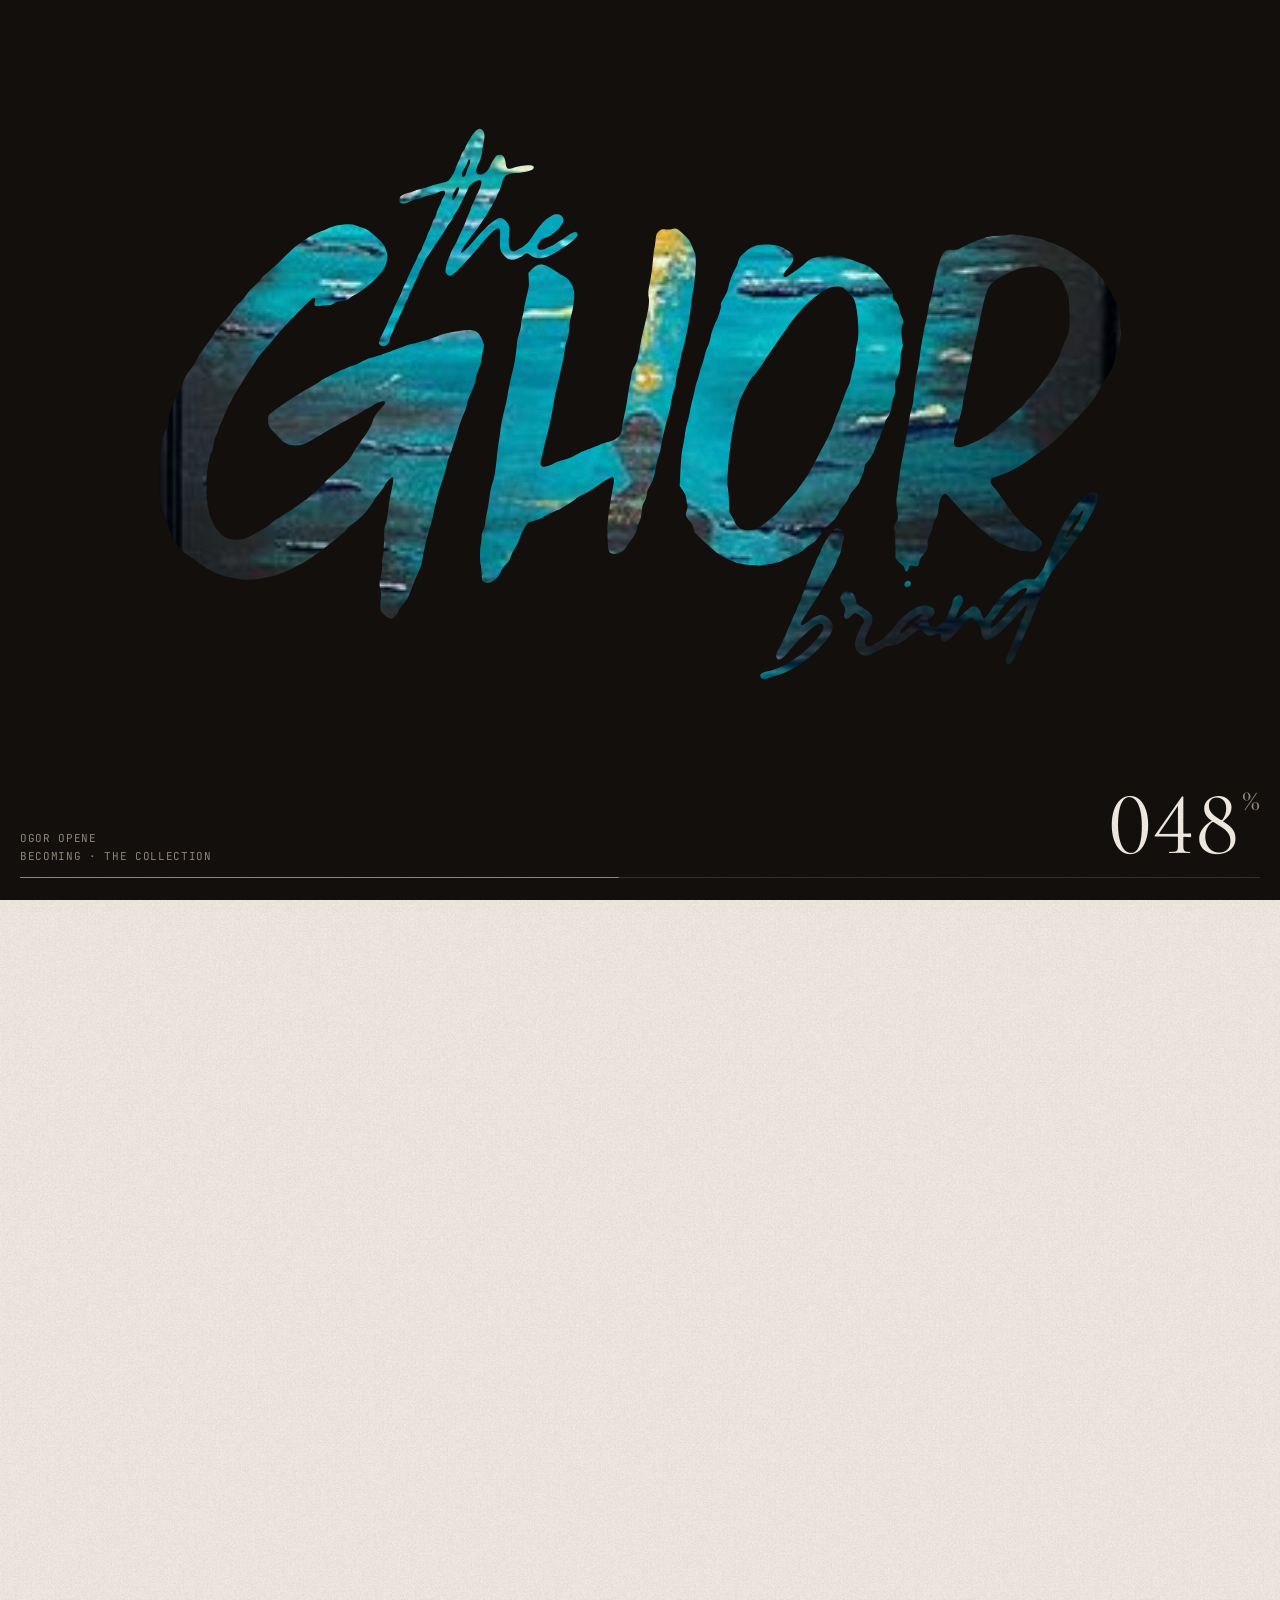
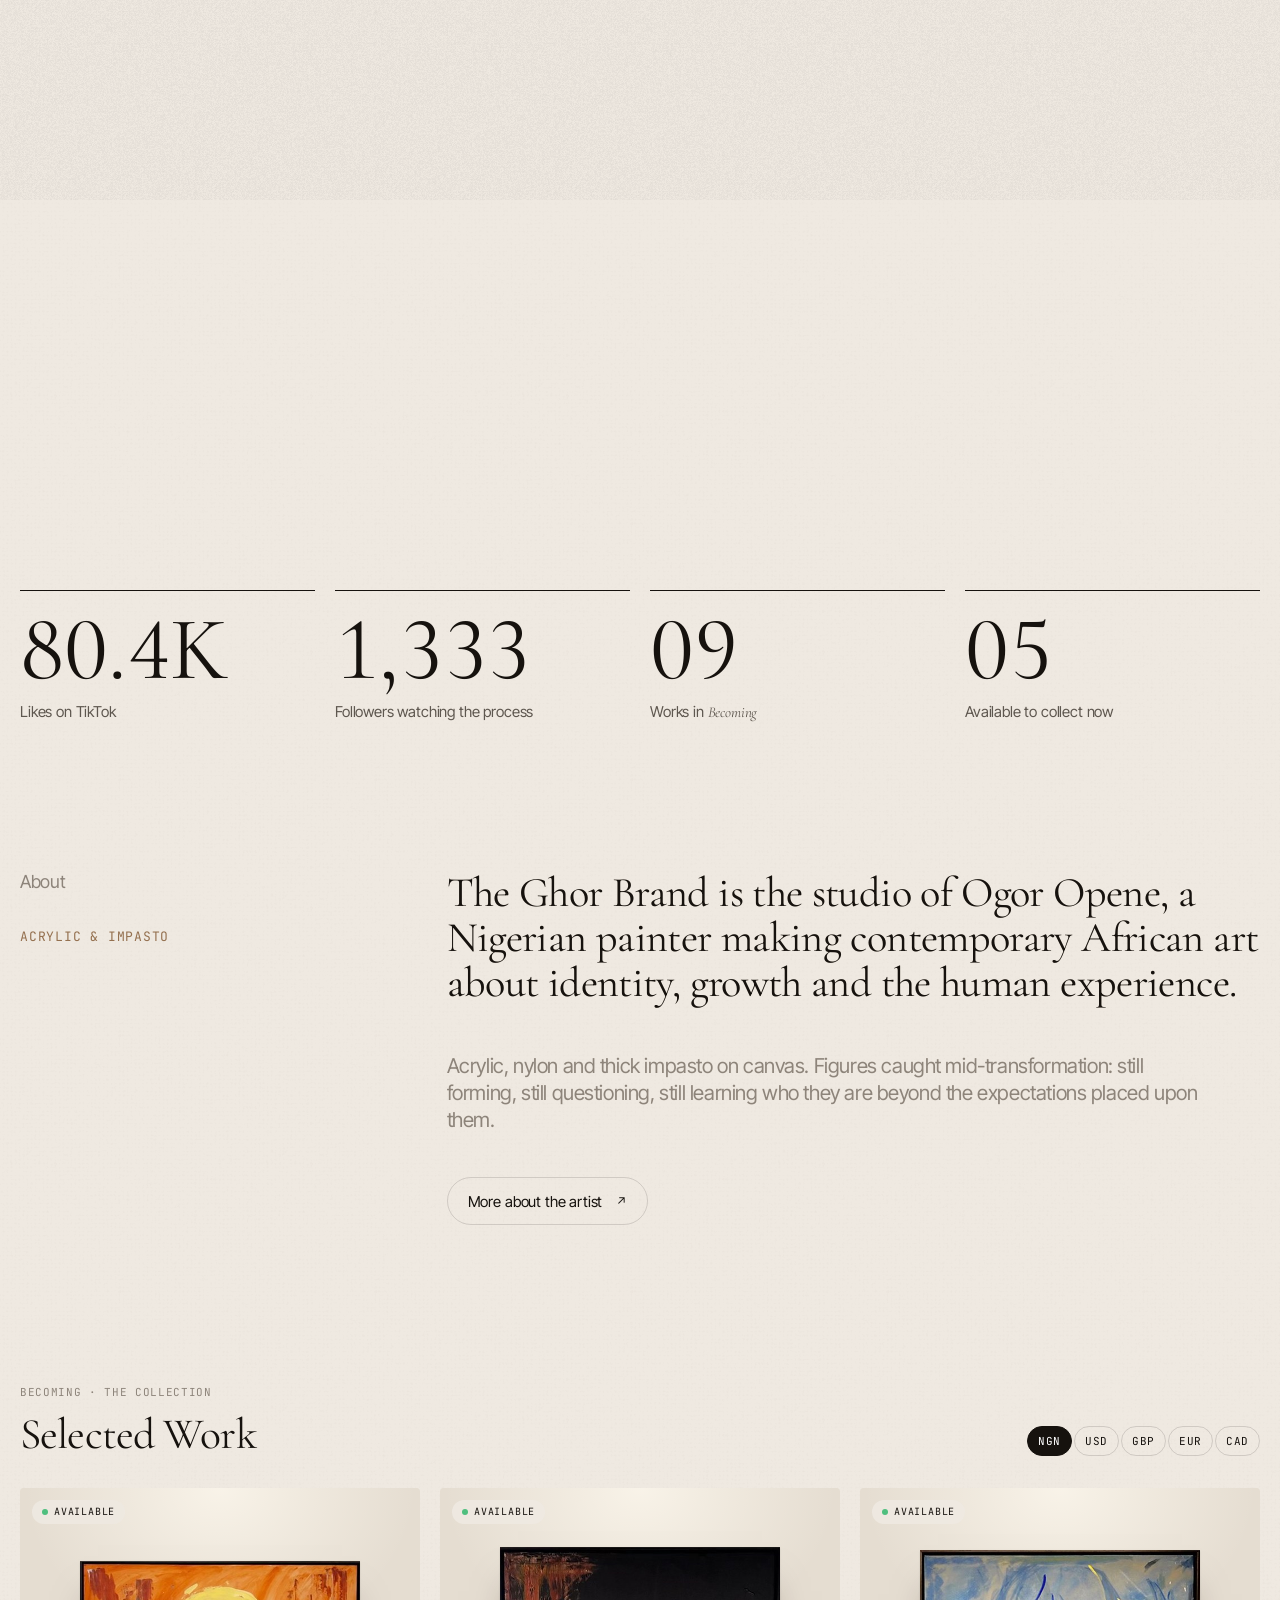
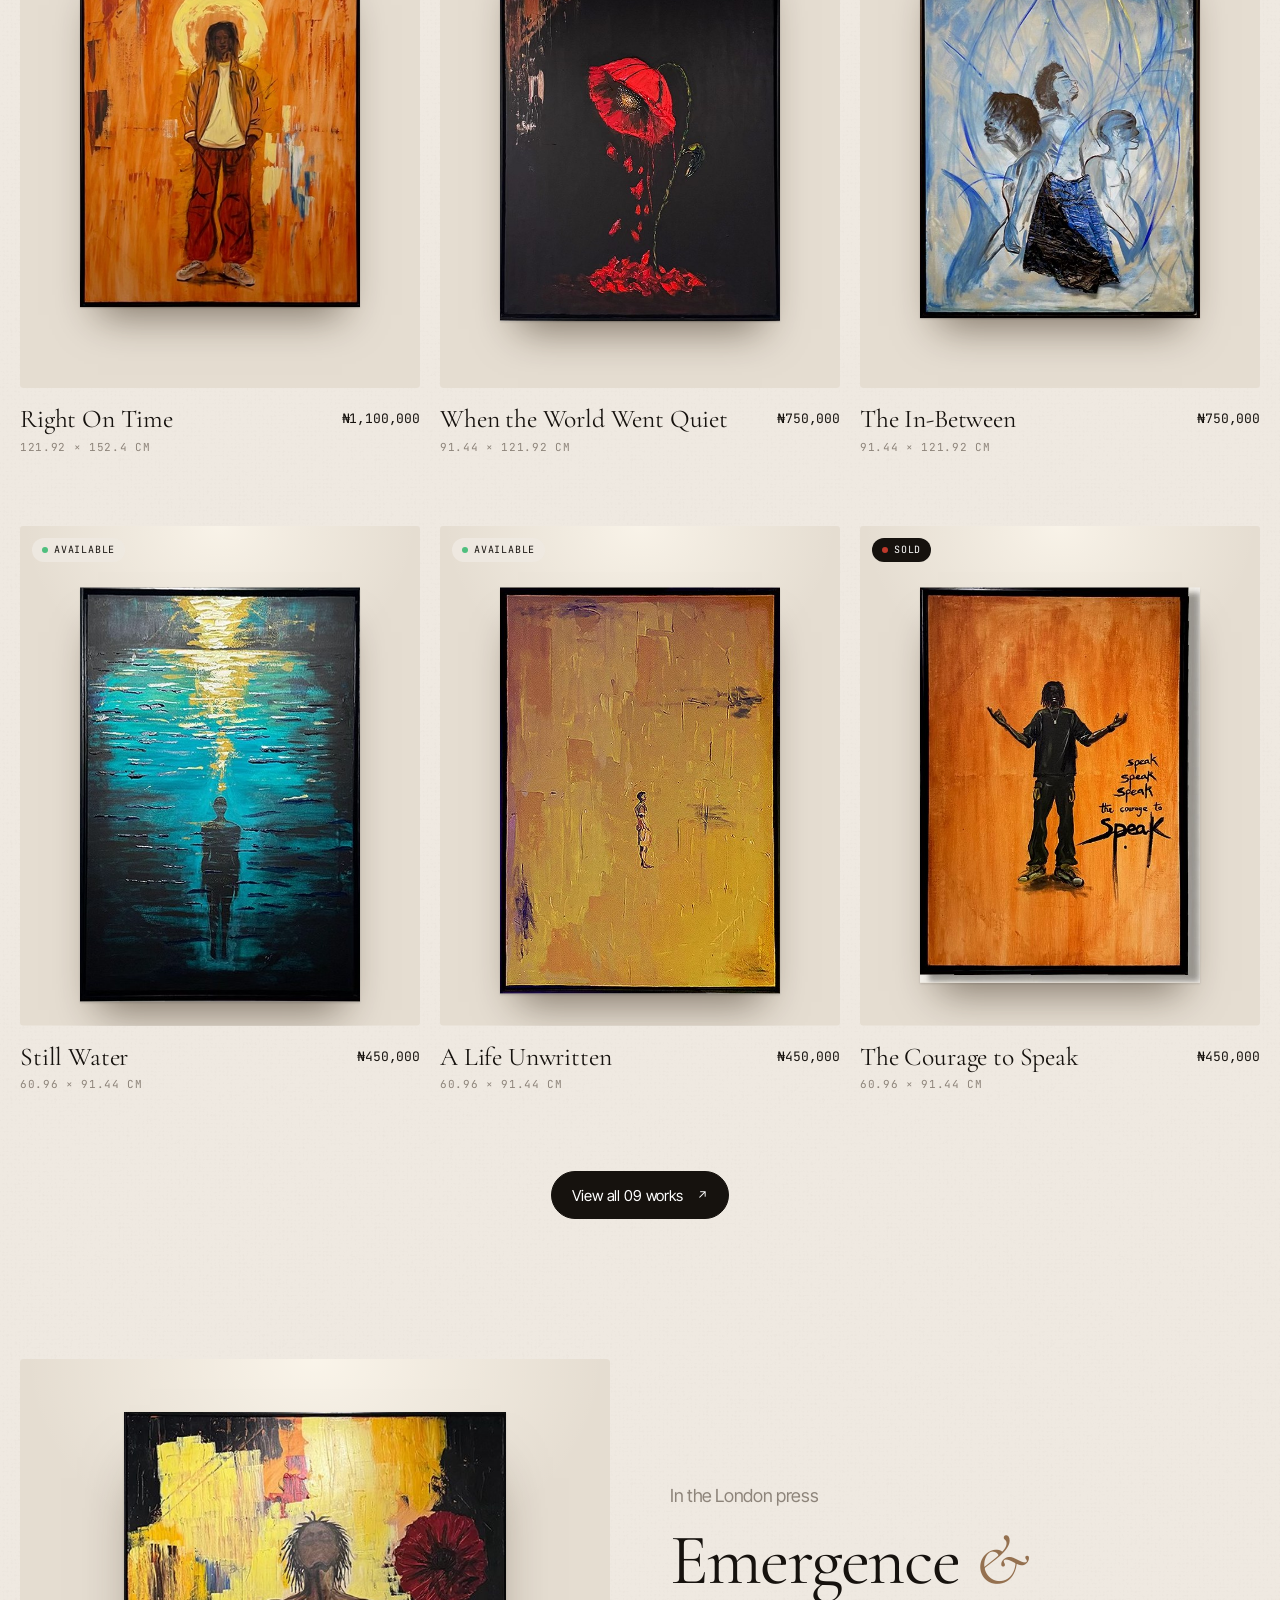
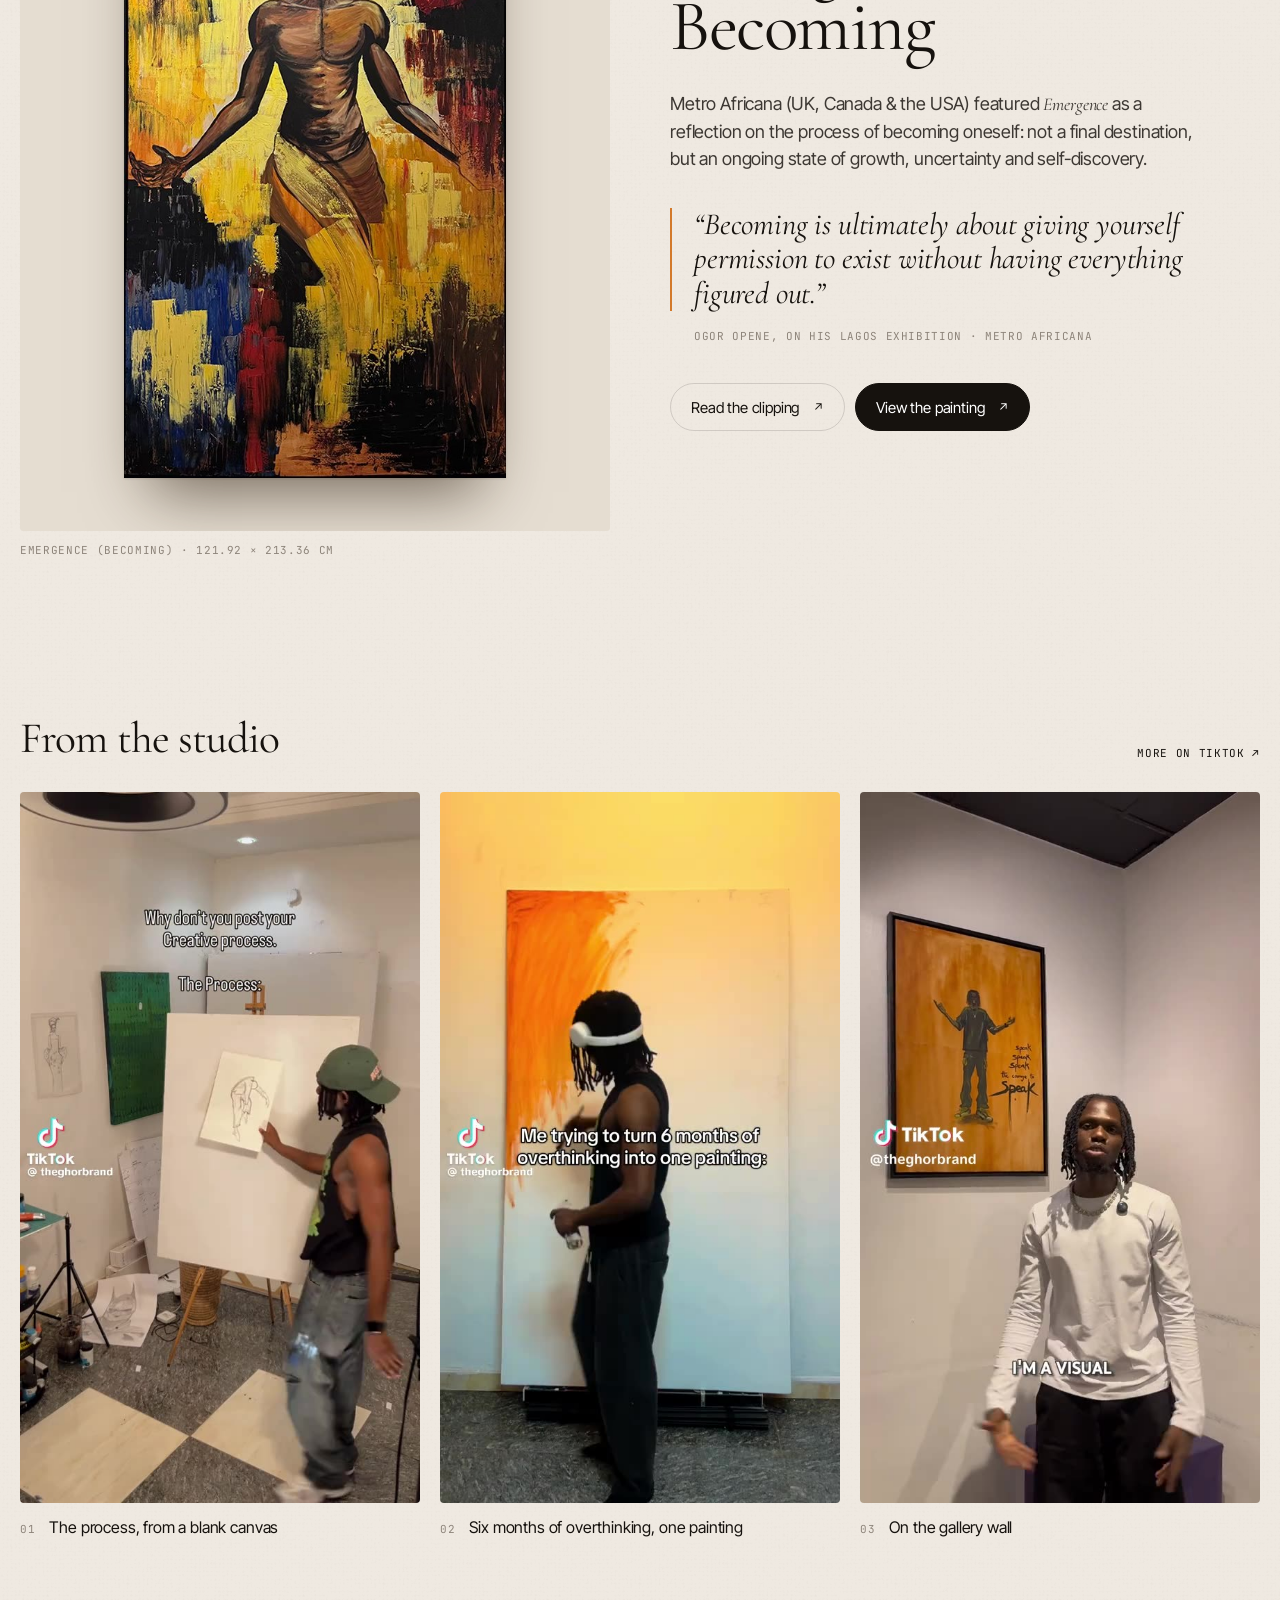
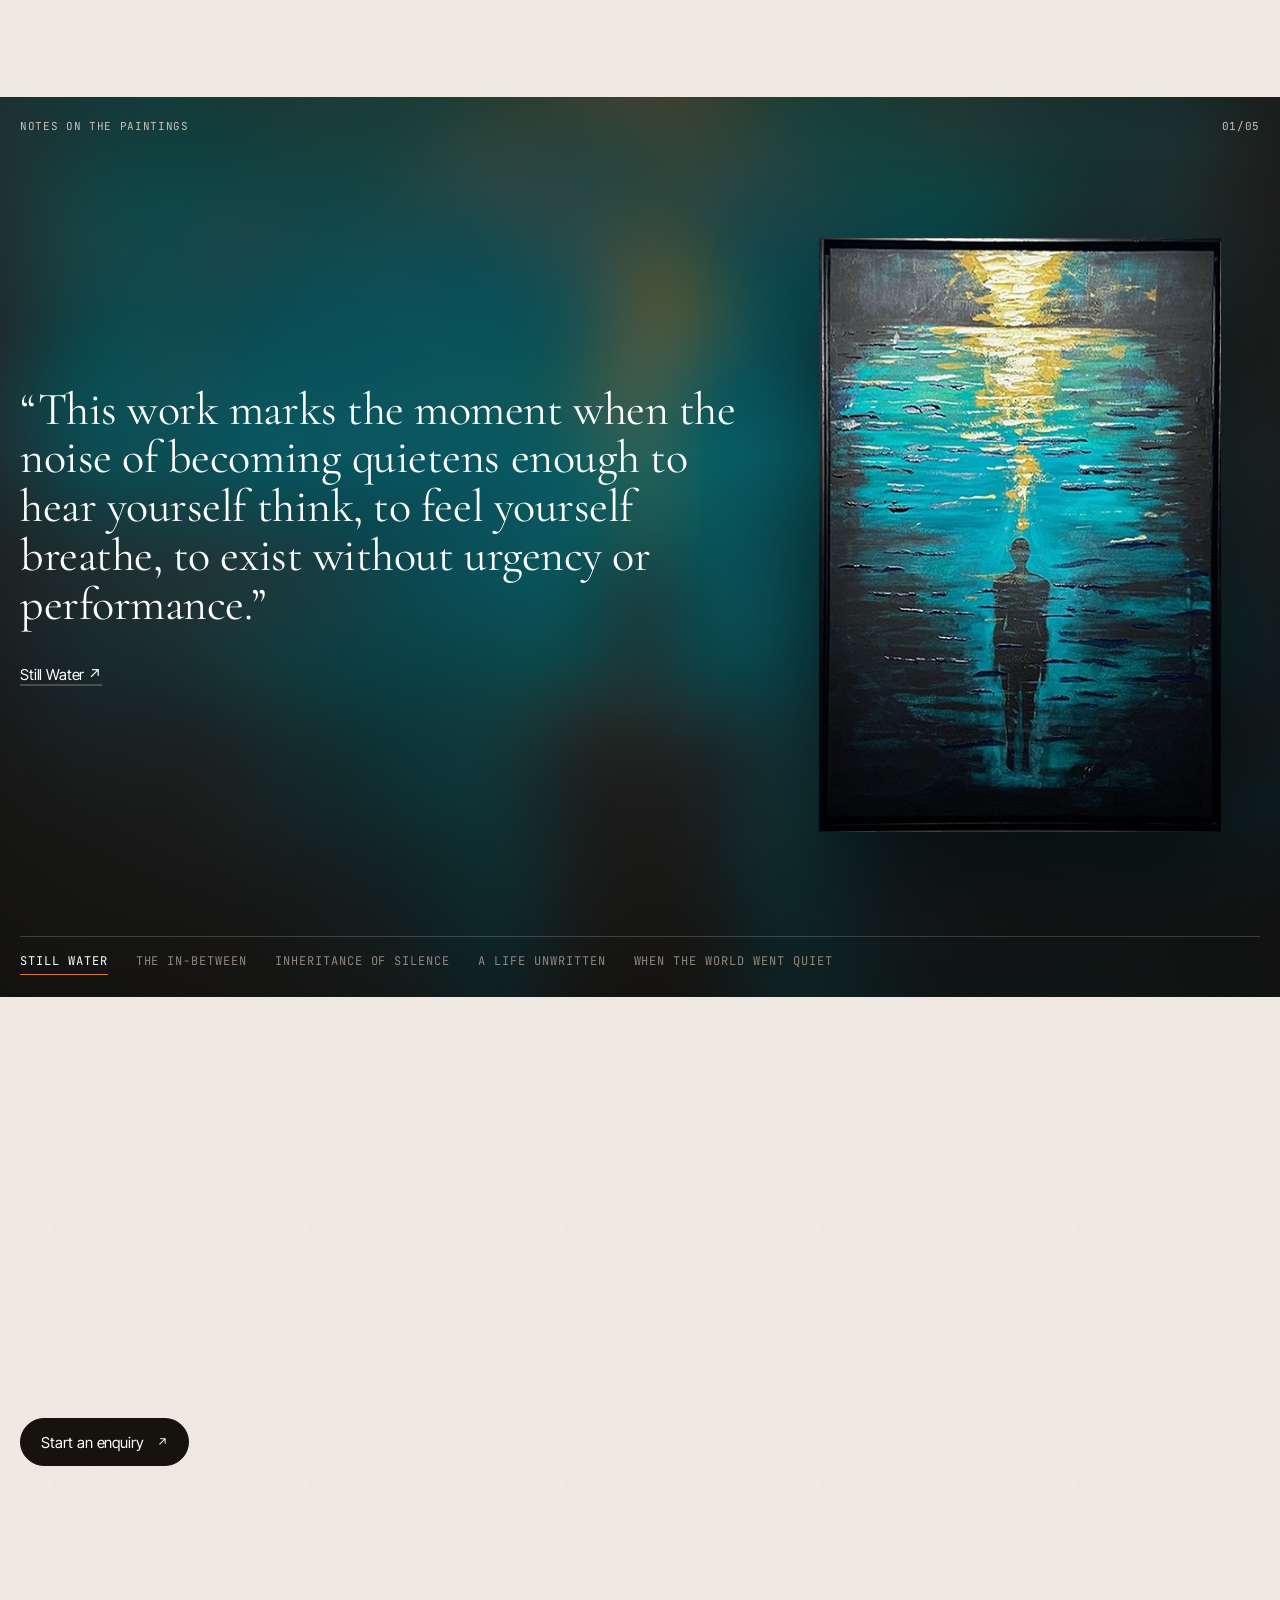
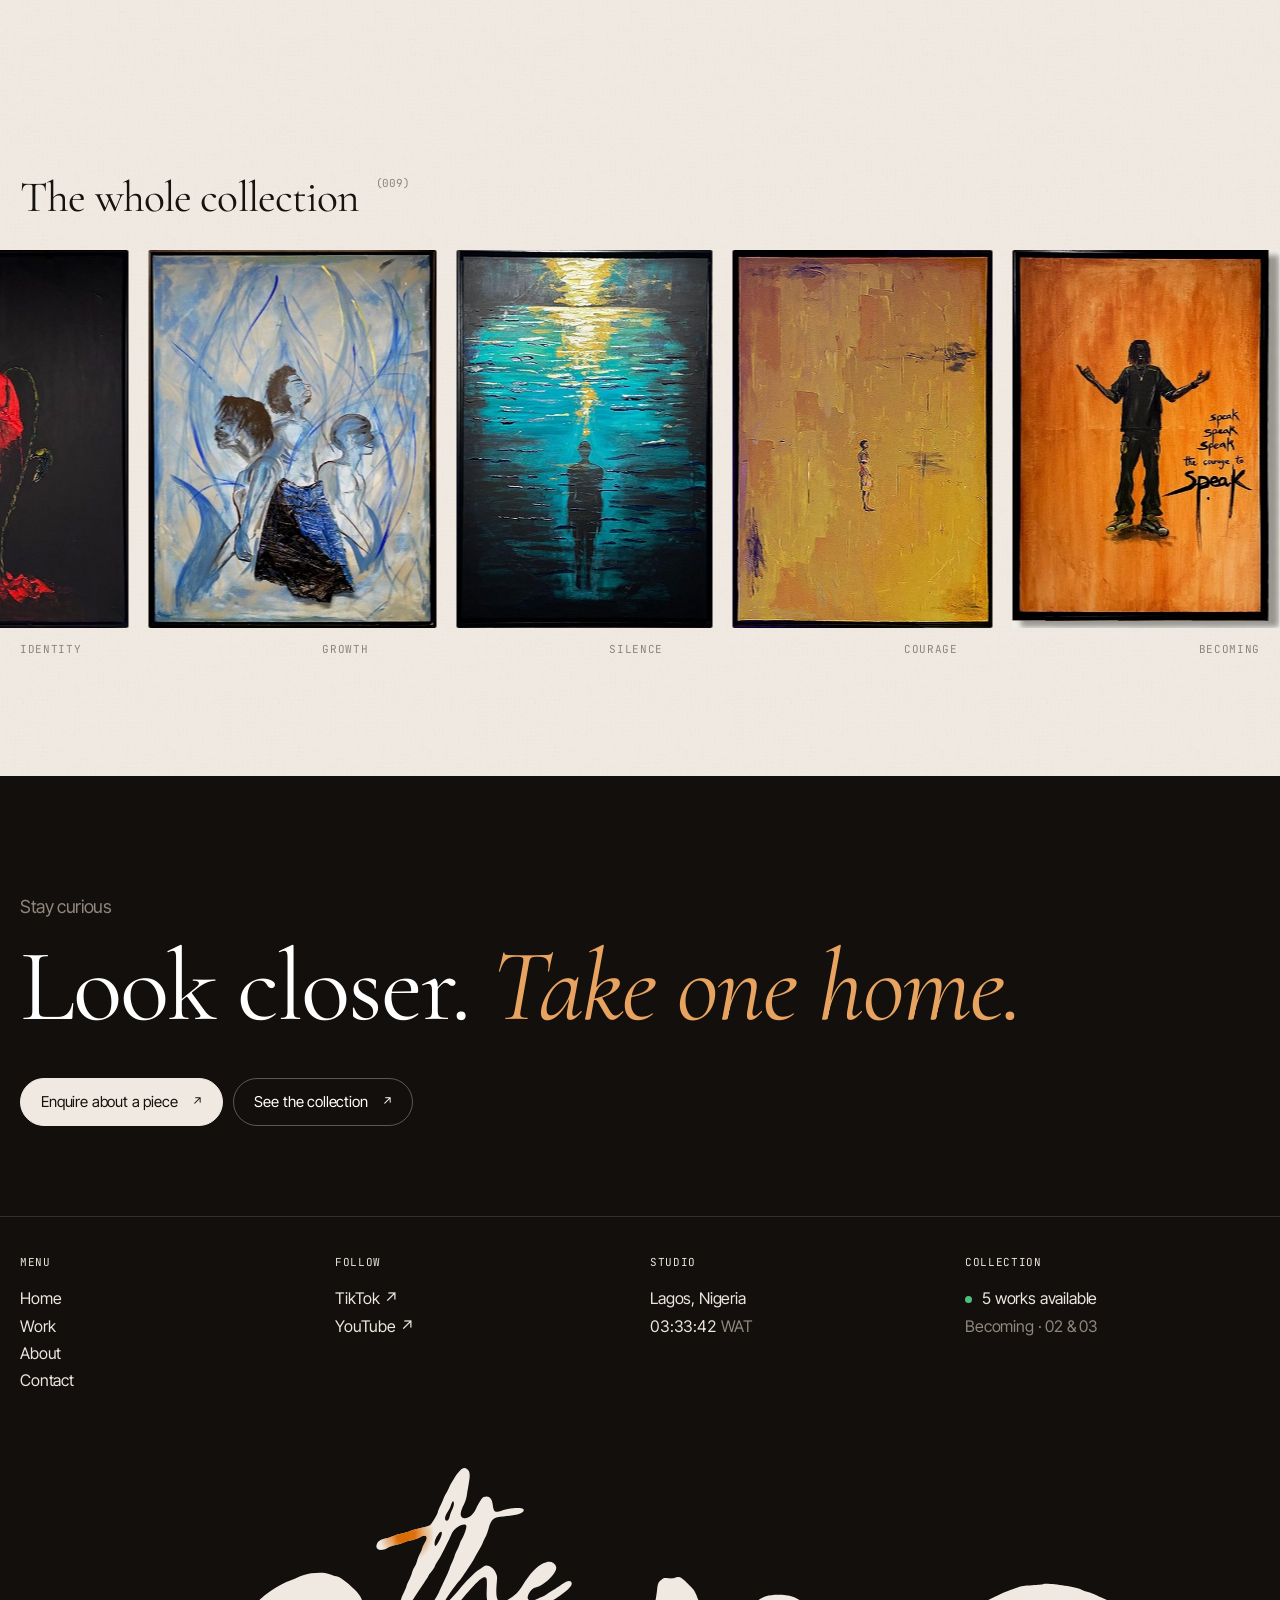
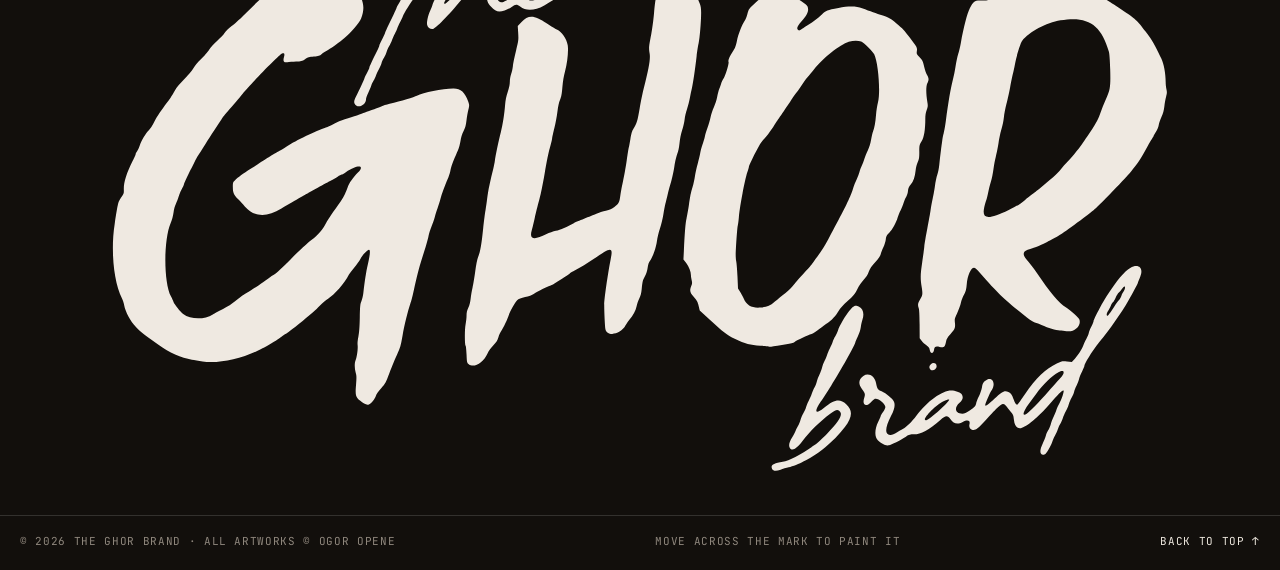
==== index.html @ 9067d816 "Build The Ghor Brand portfolio site Static site for Ogor Opene's Becoming collection: home, work (fi" ====
<!DOCTYPE html>
<html lang="en" class="is-loading">
<head>
  <meta charset="utf-8" />
  <meta name="viewport" content="width=device-width, initial-scale=1" />
  <title>The Ghor Brand | Ogor Opene: Contemporary African Art</title>
  <meta name="description" content="The Ghor Brand is the studio of Ogor Opene: contemporary African art exploring identity, growth and the human experience. Original paintings from the Becoming collection." />
  <meta property="og:title" content="The Ghor Brand | Ogor Opene: Contemporary African Art" />
  <meta property="og:description" content="The Ghor Brand is the studio of Ogor Opene: contemporary African art exploring identity, growth and the human experience. Original paintings from the Becoming collection." />
  <meta property="og:image" content="/assets/works/right-on-time.jpg" />
  <meta name="theme-color" content="#16120e" />
  <link rel="icon" href="assets/brand/favicon.svg" type="image/svg+xml" />
  <script>(function(d,s){if(s.getItem("ghor-pt"))d.classList.add("pt-in");else if(!s.getItem("ghor-seen")&&!matchMedia("(prefers-reduced-motion: reduce)").matches)d.classList.add("preload");})(document.documentElement,sessionStorage);</script>
  <link rel="preconnect" href="https://fonts.googleapis.com" />
  <link rel="preconnect" href="https://fonts.gstatic.com" crossorigin />
  <link href="https://fonts.googleapis.com/css2?family=Cormorant+Garamond:ital,wght@0,400;0,500;1,400;1,500&family=Inter+Tight:wght@300;400;500&family=JetBrains+Mono:wght@400;500&display=swap" rel="stylesheet" />
  <link rel="stylesheet" href="styles.css" />
</head>
<body data-page="home">
  <main>
    <!-- Hero: pinned; the corner tile grows into a full gallery wall as you scroll -->
    <section class="intro" id="top">
      <div class="intro-pin">
        <div class="hero" id="hero">
          <video class="hero-bg" id="hero-bg" autoplay muted loop playsinline preload="auto" poster="assets/media/process-poster.jpg" aria-hidden="true">
            <source src="assets/media/process.mp4" type="video/mp4" />
          </video>
          <div class="hero-shade"></div>
          <div class="hero-film" id="hero-film">
            <video class="hero-video" id="hero-video" autoplay muted loop playsinline preload="auto" poster="assets/media/process-poster.jpg">
              <source src="assets/media/process.mp4" type="video/mp4" />
            </video>
            <span class="hero-film-cap mono">In the studio · Lagos</span>
          </div>
          <div class="hero-content" id="hero-content" data-manual>
            <p class="hero-eyebrow" data-split="wipe">The Ghor Brand · Ogor Opene · Contemporary African art</p>
            <h1 class="hero-title" data-split="wipe">Becoming,<br /><em>one layer</em> at a time.</h1>
            <p class="hero-sub" data-split="wipe">Paintings exploring identity, growth and the human experience. Stay curious. Look closer.</p>
            <div class="hero-btns">
              <a href="work.html" class="btn btn-light"><span class="bnd-hov">View the collection</span><i>↗</i></a>
              <a href="contact.html" class="btn btn-glass"><span class="bnd-hov">Acquire a piece</span><i>↗</i></a>
            </div>
          </div>
          <div class="hero-scroll mono"><i></i>Scroll</div>
        </div>
        <a class="reel" id="reel" href="work.html" aria-label="View the collection">
          <div class="reel-media" id="reel-media"></div>
          <span class="reel-label">Becoming · The Collection ↗</span>
          <span class="reel-title mono" id="reel-title"></span>
          <span class="reel-count mono" id="reel-count">01/09</span>
        </a>
      </div>
    </section>

    <!-- Stats -->
    <section class="stats" aria-label="At a glance">
      <div class="stat fade" data-reveal><div class="stat-n"><span data-count="80.4" data-suffix="K">0</span></div><p class="stat-l">Likes on TikTok</p></div>
      <div class="stat fade" data-reveal><div class="stat-n"><span data-count="1333" data-sep>0</span></div><p class="stat-l">Followers watching the process</p></div>
      <div class="stat fade" data-reveal><div class="stat-n"><span data-count="9" data-pad="2" id="stat-works">00</span></div><p class="stat-l">Works in <em>Becoming</em></p></div>
      <div class="stat fade" data-reveal><div class="stat-n"><span data-count="5" data-pad="2" id="stat-avail">00</span></div><p class="stat-l">Available to collect now</p></div>
    </section>

    <!-- About teaser -->
    <section class="about" id="about">
      <div class="about-side">
        <p class="label" data-split="wipe">About</p>
        <div class="about-cycle mono" id="about-cycle" aria-hidden="true">
          <span class="act">Painter</span><span>Storyteller</span><span>Acrylic &amp; impasto</span><span>Identity</span><span>Growth</span>
        </div>
      </div>
      <div class="about-main">
        <p class="about-lead" data-split="fill">The Ghor Brand is the studio of Ogor Opene, a Nigerian painter making contemporary African art about identity, growth and the human experience.</p>
        <p class="about-sub" data-split="wipe">Acrylic, nylon and thick impasto on canvas. Figures caught mid-transformation: still forming, still questioning, still learning who they are beyond the expectations placed upon them.</p>
        <a href="about.html" class="btn btn-ghost about-more"><span class="bnd-hov">More about the artist</span><i>↗</i></a>
      </div>
    </section>

    <!-- Selected work -->
    <section class="work" id="work">
      <div class="sec-head">
        <div>
          <p class="mono sec-k">Becoming · The Collection</p>
          <h2 class="h2" data-split="wipe">Selected Work</h2>
        </div>
        <div class="sec-tools" id="cur-slot"></div>
      </div>
      <div class="grid" id="grid"></div>
      <div class="grid-cta"><a href="work.html" class="btn"><span class="bnd-hov" id="grid-cta">View all works</span><i>↗</i></a></div>
    </section>

    <!-- Feature / press -->
    <section class="feature" id="press">
      <a class="feature-art" href="piece.html?w=emergence" data-reveal aria-label="Emergence (Becoming)">
        <div class="feature-wall"><img src="assets/works/emergence.jpg" alt="Emergence (Becoming), painting by Ogor Opene" loading="lazy" /></div>
        <span class="mono feature-cap">Emergence (Becoming) · 121.92 × 213.36 cm</span>
      </a>
      <div class="feature-text">
        <p class="label" data-split="wipe">In the London press</p>
        <h2 class="feature-title" data-split="wipe">Emergence <em>&amp;</em> Becoming</h2>
        <p class="feature-body" data-split="wipe">Metro Africana (UK, Canada &amp; the USA) featured <em>Emergence</em> as a reflection on the process of becoming oneself: not a final destination, but an ongoing state of growth, uncertainty and self-discovery.</p>
        <blockquote class="feature-quote" data-split="wipe">“Becoming is ultimately about giving yourself permission to exist without having everything figured out.”</blockquote>
        <p class="mono feature-meta">Ogor Opene, on his Lagos exhibition · Metro Africana</p>
        <div class="feature-btns">
          <a href="assets/media/press-metro.jpg" target="_blank" rel="noopener" class="btn btn-ghost"><span class="bnd-hov">Read the clipping</span><i>↗</i></a>
          <a href="piece.html?w=emergence" class="btn"><span class="bnd-hov">View the painting</span><i>↗</i></a>
        </div>
      </div>
    </section>

    <!-- Studio films -->
    <section class="films" id="films">
      <div class="sec-head">
        <h2 class="h2" data-split="wipe">From the studio</h2>
        <a href="https://www.tiktok.com/@theghorbrand" target="_blank" rel="noopener" class="mono bnd-hov">More on TikTok ↗</a>
      </div>
      <div class="films-row">
        <figure class="film" data-reveal style="--i:0">
          <div class="film-frame"><video muted loop playsinline preload="none" poster="assets/media/blank-canvas-poster.jpg"><source src="assets/media/blank-canvas.mp4" type="video/mp4" /></video></div>
          <figcaption><span class="mono">01</span><span>The process, from a blank canvas</span></figcaption>
        </figure>
        <figure class="film" data-reveal style="--i:1">
          <div class="film-frame"><video muted loop playsinline preload="none" poster="assets/media/process-poster.jpg"><source src="assets/media/process.mp4" type="video/mp4" /></video></div>
          <figcaption><span class="mono">02</span><span>Six months of overthinking, one painting</span></figcaption>
        </figure>
        <figure class="film" data-reveal style="--i:2">
          <div class="film-frame"><video muted loop playsinline preload="none" poster="assets/media/exhibition-poster.jpg"><source src="assets/media/exhibition.mp4" type="video/mp4" /></video></div>
          <figcaption><span class="mono">03</span><span>On the gallery wall</span></figcaption>
        </figure>
      </div>
    </section>

    <!-- Statements: full-bleed dark slider -->
    <section class="testi" id="statements" aria-label="Notes on the paintings">
      <div class="testi-bgs" id="testi-bgs"></div>
      <div class="testi-inner">
        <div class="testi-top mono"><span>Notes on the paintings</span><span id="testi-index">01/04</span></div>
        <div class="testi-stage">
          <div class="testi-quotes" id="testi-quotes" data-manual></div>
          <div class="testi-art" id="testi-art" aria-hidden="true"></div>
        </div>
        <div class="testi-tabs" id="testi-tabs" role="tablist"></div>
      </div>
    </section>

    <!-- Acquire process -->
    <section class="process" id="acquire">
      <div class="process-intro">
        <p class="label" data-split="wipe">Collecting</p>
        <h2 class="h2" style="margin-top:22px" data-split="wipe">A painting that keeps <em>becoming</em> on your wall.</h2>
        <p data-split="wipe">Every available piece is an original. Prices are listed in naira, dollars, pounds, euros and Canadian dollars.</p>
        <a href="contact.html" class="btn"><span class="bnd-hov">Start an enquiry</span><i>↗</i></a>
      </div>
      <div class="steps">
        <div class="step fade" data-reveal><div class="step-n">01</div><h3>Choose a piece</h3><p>Browse the collection and pick the work that speaks to you, or ask about a commission.</p></div>
        <div class="step fade" data-reveal><div class="step-n">02</div><h3>Send an enquiry</h3><p>Tell us the piece, where you are and any questions about size, framing or delivery.</p></div>
        <div class="step fade" data-reveal><div class="step-n">03</div><h3>Reserve it</h3><p>Confirm the price in your currency and the work is held for you.</p></div>
        <div class="step fade" data-reveal><div class="step-n">04</div><h3>Yours to keep</h3><p>The painting is prepared for collection in Lagos or delivery arranged with you.</p></div>
      </div>
    </section>

    <!-- More work marquee -->
    <section class="more" id="more">
      <div class="sec-head">
        <h2 class="h2" data-split="wipe">The whole collection</h2>
        <span class="count">(<span id="more-count">009</span>)</span>
      </div>
      <div class="marquee"><div class="marquee-track" id="marquee-track"></div></div>
      <div class="marquee-names mono"><span>Identity</span><span>Growth</span><span>Silence</span><span>Courage</span><span>Becoming</span></div>
    </section>
  </main>

  <div id="app-footer"></div>

  <script src="assets/vendor/lenis.min.js"></script>
  <script src="assets/js/data.js"></script>
  <script src="assets/js/core.js"></script>
  <script src="assets/js/home.js"></script>
</body>
</html>
---- styles.css ----
/* =========================================================
   The Ghor Brand: styles (all pages)
   Gallery paper, bronze and ochre, a classical serif for titles.
   Signature easing: cubic-bezier(.771,.029,.189,1.007)
   ========================================================= */
:root {
  --ink: #16120e;
  --dark: #120f0c;
  --grey: #5e574f;
  --muted: #8d847a;
  --soft: #cfc5b8;
  --line: rgba(22, 18, 14, .14);
  --tag: rgba(22, 18, 14, .07);
  --paper: #efe9e1;
  --wall: #e5ddd1;
  --bronze: #94704f;
  --ochre: #d3792a;
  --live: #4fbf7e;
  --pad: 20px;
  --headH: 64px;
  --ease: cubic-bezier(.771, .029, .189, 1.007);
  --expo: cubic-bezier(.19, 1, .22, 1);
  --sans: "Inter Tight", "Helvetica Neue", Helvetica, Arial, sans-serif;
  --serif: "Cormorant Garamond", "Cormorant", Georgia, "Times New Roman", serif;
  --mono: "JetBrains Mono", ui-monospace, Menlo, monospace;
  --logo: url("assets/brand/ghor-logo.svg");
  --logoR: 1595 / 917;
}

@property --hovp { syntax: "<number>"; inherits: false; initial-value: 0; }
@property --fill { syntax: "<number>"; inherits: false; initial-value: 0; }

* { box-sizing: border-box; margin: 0; padding: 0; }
html { -webkit-text-size-adjust: 100%; scrollbar-width: none; }
html::-webkit-scrollbar { display: none; }
html.lenis, html.lenis body { height: auto; }
.lenis.lenis-smooth { scroll-behavior: auto !important; }
.lenis.lenis-stopped { overflow: hidden; }
body {
  font-family: var(--sans); color: var(--ink);
  background: var(--paper) url("assets/texture/canvas.png") repeat;
  background-size: 256px 256px;
  background-blend-mode: normal;
  letter-spacing: -0.01em;
  -webkit-font-smoothing: antialiased; -moz-osx-font-smoothing: grayscale;
}
img, video { display: block; max-width: 100%; }
[hidden] { display: none !important; }
a { color: inherit; text-decoration: none; }
button, input, select, textarea { font: inherit; color: inherit; }
button { background: none; border: 0; cursor: pointer; }
em { font-family: var(--serif); font-style: italic; }
.mono { font-family: var(--mono); font-size: 11px; letter-spacing: .06em; text-transform: uppercase; }
.label { color: var(--muted); font-size: 18px; letter-spacing: -0.02em; }
.h2 { font-family: var(--serif); font-size: clamp(34px, 3.4vw, 56px); font-weight: 400; letter-spacing: -0.02em; line-height: .98; }
.h2 em, .page-title em, .ab-title em, .ct-title em, .f-title em, .hero-title em, .piece-title em, .feature-title em { color: var(--bronze); }
.eyebrow { font-family: var(--mono); font-size: 11px; letter-spacing: .08em; text-transform: uppercase; color: var(--muted); }

/* ---------- The Ghor mark (SVG used as a mask so it takes currentColor) ---------- */
.logo {
  display: inline-block; aspect-ratio: var(--logoR); height: 40px; background: currentColor;
  -webkit-mask: var(--logo) center / contain no-repeat; mask: var(--logo) center / contain no-repeat;
}

/* ---------- Film grain ---------- */
.grain {
  position: fixed; inset: -100%; z-index: 200; pointer-events: none; opacity: .045; mix-blend-mode: multiply;
  background: url("assets/texture/grain.png") repeat; background-size: 180px;
  animation: grain .9s steps(6) infinite;
}
@keyframes grain {
  0% { transform: translate(0, 0); } 17% { transform: translate(-3%, 2%); } 33% { transform: translate(2%, -4%); }
  50% { transform: translate(-4%, -1%); } 67% { transform: translate(3%, 3%); } 83% { transform: translate(-1%, 4%); } 100% { transform: translate(0, 0); }
}

/* ---------- Buttons ---------- */
.btn {
  display: inline-flex; align-items: center; gap: 14px; height: 48px; padding: 0 20px;
  font-size: 15px; border-radius: 999px; white-space: nowrap;
  background: var(--ink); color: #fff; border: 1px solid var(--ink);
  transition: background-color .3s var(--ease), color .3s var(--ease), border-color .3s var(--ease);
}
.btn i { font-style: normal; font-size: 12px; transition: transform .5s var(--expo); }
.btn:hover i { transform: translate(3px, -3px); }
.btn:hover { background: var(--bronze); border-color: var(--bronze); }
.btn-ghost { background: transparent; color: var(--ink); border-color: var(--line); }
.btn-ghost:hover { background: var(--ink); border-color: var(--ink); color: #fff; }
.btn-light { background: var(--paper); color: var(--ink); border-color: var(--paper); }
.btn-light:hover { background: var(--ochre); border-color: var(--ochre); color: #fff; }
.btn-ghost-light { background: transparent; color: #fff; border-color: rgba(255,255,255,.3); }
.btn-ghost-light:hover { background: #fff; border-color: #fff; color: var(--ink); }
.btn-glass { background: rgba(255,255,255,.12); color: #fff; backdrop-filter: blur(10px); -webkit-backdrop-filter: blur(10px); border-color: rgba(255,255,255,.25); }
.btn-glass:hover { background: #fff; border-color: #fff; color: var(--ink); }

/* ---------- Line wipe ---------- */
.w { white-space: nowrap; }
.ln { display: block; position: relative; }
.ln-i {
  display: block;
  clip-path: inset(-0.2em -0.1em 105% -0.1em);
  transform: translateY(.18em);
  transition: clip-path 1.1s var(--ease), transform 1.1s var(--ease);
  transition-delay: calc(var(--i, 0) * 90ms + var(--d, 0ms));
}
.in .ln-i, .in.ln-i { clip-path: inset(-0.2em -0.1em -0.3em -0.1em); transform: none; }
[data-split="fill"] .ln { color: var(--soft); }
[data-split="fill"] .ln-f { position: absolute; inset: 0; color: var(--ink); pointer-events: none; clip-path: inset(-0.2em calc(100% - 100% * var(--fill)) -0.3em 0); }

/* ---------- Band hover ---------- */
.bnd-hov { display: inline-block; --b: .15; }
.bnd-hov.hov {
  --bB: calc(100% * var(--b)); --bS: calc(100% + 2 * var(--bB));
  clip-path: polygon(
    -10% calc(0% - var(--bB)), 110% calc(0% - var(--bB)),
    110% calc(var(--bS) * (var(--hovp) - 1.1) - var(--bB)), -10% calc(var(--bS) * (var(--hovp) - 1.1) - var(--bB)),
    -10% calc(var(--bS) * var(--hovp) - var(--bB)), 110% calc(var(--bS) * var(--hovp) - var(--bB)),
    110% calc(100% + var(--bB)), -10% calc(100% + var(--bB)));
  animation: bnd .8s var(--ease) forwards;
}
@keyframes bnd { from { --hovp: 0; } to { --hovp: 2.1; } }

[data-reveal].fade { opacity: 0; transform: translateY(24px); transition: opacity 1s var(--ease), transform 1s var(--ease); transition-delay: calc(var(--i, 0) * 90ms); }
[data-reveal].fade.in { opacity: 1; transform: none; }

/* ---------- Page transition ---------- */
.pt {
  position: fixed; inset: 0; z-index: 150; background: var(--dark); color: var(--paper); pointer-events: none;
  display: grid; place-items: center;
  clip-path: inset(100% 0 0 0);
}
.pt-logo { height: 64px; opacity: 0; transition: opacity .3s; }
.pt.cover { clip-path: inset(0 0 0 0); transition: clip-path .7s var(--ease); pointer-events: auto; }
.pt.cover .pt-logo { opacity: 1; transition-delay: .35s; }
html.pt-in .pt { clip-path: inset(0 0 0 0); }
html.pt-in .pt .pt-logo { opacity: 1; }
.pt.open { clip-path: inset(0 0 100% 0); transition: clip-path .9s var(--ease) .1s; }

/* ---------- Nav ---------- */
.nav {
  position: fixed; inset: 0 0 auto 0; z-index: 60; height: var(--headH);
  display: flex; justify-content: space-between; align-items: center;
  padding: 0 var(--pad); color: #fff; mix-blend-mode: difference;
  transition: transform .8s var(--ease), opacity .8s var(--ease);
}
.is-loading .nav { opacity: 0; transform: translateY(-10px); }
html.nav-hide .nav { transform: translateY(calc(-1 * var(--headH))); transition: transform .45s var(--ease); }
.nav-logo { display: block; line-height: 0; transition: transform .6s var(--expo); }
.nav-logo:hover { transform: rotate(-3deg) scale(1.04); }
.nav-logo .logo { height: 42px; }
.nav-toggle { display: inline-flex; align-items: center; gap: 12px; height: 40px; padding: 0 2px; font-size: 15px; color: inherit; }
.nav-toggle-t { display: inline-block; min-width: 44px; text-align: left; }
.burger { position: relative; width: 24px; height: 12px; display: block; }
.burger i { position: absolute; right: 0; height: 1.5px; background: currentColor; border-radius: 2px; transition: transform .6s var(--ease), width .5s var(--ease), top .5s var(--ease); }
.burger i:nth-child(1) { top: 0; width: 100%; }
.burger i:nth-child(2) { top: calc(100% - 1.5px); width: 62%; }
.nav-toggle:hover .burger i:nth-child(2) { width: 100%; }
.nav-toggle:hover .burger i:nth-child(1) { width: 62%; }
.menu-open .burger i { width: 100% !important; top: calc(50% - .75px); }
.menu-open .burger i:nth-child(1) { transform: rotate(45deg); }
.menu-open .burger i:nth-child(2) { transform: rotate(-45deg); }

/* ---------- Menu overlay ---------- */
.menu {
  position: fixed; inset: 0; z-index: 55; color: #f1ebe2; background: var(--dark);
  display: grid; grid-template-rows: 1fr auto auto; gap: 28px;
  padding: calc(var(--headH) + 28px) var(--pad) 22px;
  clip-path: inset(0 0 100% 0); visibility: hidden; overflow-y: auto; overscroll-behavior: contain;
  transition: clip-path .9s var(--ease), visibility 0s .9s;
}
.menu::before {
  content: ""; position: absolute; inset: -20%; z-index: -1; opacity: .25;
  background: radial-gradient(circle at 75% 40%, rgba(211,121,42,.6), transparent 55%), radial-gradient(circle at 15% 90%, rgba(148,112,79,.6), transparent 50%);
  filter: blur(40px);
}
.menu.open { clip-path: inset(0 0 0 0); visibility: visible; transition: clip-path .9s var(--ease), visibility 0s; }
.menu-grid { display: grid; grid-template-columns: 1.25fr 1fr; gap: 40px; min-height: 0; }
.menu-links { display: flex; flex-direction: column; justify-content: center; border-top: 1px solid rgba(255,255,255,.14); }
.menu-links a { display: grid; grid-template-columns: 56px 1fr auto; align-items: baseline; gap: 12px; padding: min(12px, 1.2vh) 0; border-bottom: 1px solid rgba(255,255,255,.14); transition: opacity .5s var(--ease); }
.menu-links a.dim { opacity: .28; }
.ml-i { color: #8f877d; }
.ml-t { display: block; font-family: var(--serif); font-size: clamp(44px, min(8.5vw, 11vh), 144px); letter-spacing: -0.02em; line-height: .95; padding-bottom: .06em; }
.ml-tt { display: inline-block; padding-right: .08em; clip-path: inset(-.2em -.3em 100% -.1em); transform: translateY(.35em); transition: clip-path 1s var(--ease), transform 1s var(--ease), translate .6s var(--expo); transition-delay: calc(.25s + var(--i) * 80ms), calc(.25s + var(--i) * 80ms), 0s; }
.menu.open .ml-tt { clip-path: inset(-.2em -.3em -.3em -.1em); transform: none; }
.menu-links a:hover .ml-tt { translate: 1.2rem 0; font-style: italic; }
.menu-links a.cur .ml-t::after { content: ""; display: inline-block; width: .12em; height: .12em; border-radius: 50%; background: var(--ochre); margin-left: .12em; vertical-align: .6em; }
.ml-s { color: #8f877d; opacity: 0; transform: translateY(8px); transition: opacity .6s var(--ease), transform .6s var(--ease); transition-delay: calc(.45s + var(--i) * 80ms); }
.menu.open .ml-s { opacity: 1; transform: none; }
.menu-preview { position: relative; min-height: 0; }
.mp { position: absolute; inset: 0; margin: 0; overflow: hidden; border-radius: 4px; clip-path: inset(100% 0 0 0 round 4px); transition: clip-path .9s var(--ease); background: #1d1813; }
.mp-bg { position: absolute; inset: -10%; background-size: cover; background-position: center; filter: blur(30px) brightness(.55) saturate(1.2); }
.mp img { position: absolute; inset: 8% 10%; width: 80%; height: 84%; object-fit: contain; transform: scale(1.1); filter: drop-shadow(0 30px 40px rgba(0,0,0,.5)); transition: transform 1.4s var(--ease); }
.mp figcaption { position: absolute; left: 14px; bottom: 12px; color: #fff; }
.menu.open .mp.act { clip-path: inset(0 0 0 0 round 4px); z-index: 1; transition-delay: .2s; }
.menu.open .mp.act img { transform: scale(1); transition-delay: .2s; }
.menu-strip { overflow: hidden; }
.menu-h { color: #8f877d; margin-bottom: 12px; }
.ms-row { display: grid; grid-template-columns: repeat(6, 1fr); gap: 10px; }
.ms { position: relative; display: block; height: clamp(70px, 14vh, 150px); overflow: hidden; border-radius: 3px; background: #241d17; opacity: 0; transform: translateY(24px); transition: opacity .8s var(--ease), transform .8s var(--ease); transition-delay: calc(.5s + var(--i) * 60ms); }
.menu.open .ms { opacity: 1; transform: none; }
.ms img { width: 100%; height: 100%; object-fit: cover; transition: scale .8s var(--ease); }
.ms span { position: absolute; left: 8px; bottom: 6px; right: 8px; color: #fff; font-size: 9.5px; opacity: 0; transform: translateY(4px); transition: opacity .4s var(--ease), transform .4s var(--ease); white-space: nowrap; overflow: hidden; text-overflow: ellipsis; text-shadow: 0 1px 8px rgba(0,0,0,.7); }
.ms:hover img { scale: 1.06; }
.ms:hover span { opacity: 1; transform: none; }
.menu-foot { display: flex; justify-content: space-between; align-items: center; gap: 16px 28px; flex-wrap: wrap; border-top: 1px solid rgba(255,255,255,.14); padding-top: 18px; opacity: 0; transition: opacity .8s var(--ease) .6s; }
.menu.open .menu-foot { opacity: 1; }
.mf-links, .mf-meta { display: flex; gap: 22px; flex-wrap: wrap; color: #d6cfc5; }
.mf-meta { color: #8f877d; }
.mf-meta [data-clock] { color: #d6cfc5; font-variant-numeric: tabular-nums; }

/* ---------- Preloader ---------- */
html.preload body::before { content: ""; position: fixed; inset: 0; z-index: 170; background: var(--dark); }
.pl { position: fixed; inset: 0; z-index: 180; background: var(--dark); color: #f1ebe2; display: grid; grid-template-rows: 1fr auto auto; padding: 22px var(--pad); clip-path: inset(0 0 0 0); }
.pl.wipe { clip-path: inset(0 0 100% 0); transition: clip-path 1.05s var(--ease); }
.pl-mark { align-self: center; justify-self: center; width: min(78vw, 62vh * 1.74); aspect-ratio: var(--logoR); position: relative; overflow: hidden; }
.pl-paint {
  position: absolute; inset: 0; background: var(--paint) center / cover no-repeat, var(--ochre);
  -webkit-mask: var(--logo) center / contain no-repeat; mask: var(--logo) center / contain no-repeat;
  transform: translateY(105%) rotate(4deg); transition: transform 1.2s var(--ease) .1s;
}
.pl.in .pl-paint { transform: none; }
.pl.out .pl-paint { transform: translateY(-110%) rotate(-3deg); transition: transform .9s var(--ease); }
.pl-foot { display: flex; justify-content: space-between; align-items: flex-end; gap: 20px; padding-bottom: 14px; opacity: 0; transition: opacity .8s var(--ease) .5s; }
.pl.in .pl-foot { opacity: 1; }
.pl.out .pl-foot { opacity: 0; transition: opacity .4s var(--ease); }
.pl-meta { display: flex; flex-direction: column; gap: 4px; color: #8f877d; }
.pl-count { font-family: var(--serif); font-size: clamp(48px, 7vw, 108px); line-height: .85; font-variant-numeric: tabular-nums lining-nums; }
.pl-pc { font-size: .35em; vertical-align: top; margin-left: .1em; color: #8f877d; }
.pl-bar { height: 1px; background: rgba(255,255,255,.14); overflow: hidden; }
.pl-bar i { display: block; height: 100%; background: var(--ochre); transform: scaleX(0); transform-origin: left; }

/* ---------- Home: intro / hero / reel ---------- */
.intro { position: relative; height: 230vh; }
.intro-pin { position: sticky; top: 0; height: 100vh; height: 100lvh; overflow: hidden; }
.hero {
  position: absolute; inset: 0; background: var(--dark); overflow: hidden; color: #fff;
  clip-path: inset(var(--ht, 0%) var(--hr, 0%) var(--hb, 0%) var(--hl, 0%) round var(--hrad, 0px));
}
.hero-bg { position: absolute; inset: -8%; width: 116%; height: 116%; object-fit: cover; filter: blur(38px) brightness(.5) saturate(1.25); }
.hero-shade { position: absolute; inset: 0; background: linear-gradient(90deg, rgba(18,15,12,.75), rgba(18,15,12,.15) 70%), linear-gradient(180deg, rgba(0,0,0,.25), transparent 30%, transparent 70%, rgba(0,0,0,.45)); }
.hero-film {
  position: absolute; right: 19vw; top: 50%; height: min(76vh, 760px); aspect-ratio: 9 / 16; overflow: hidden; border-radius: 6px;
  transform: translate3d(0, calc(-50% + var(--fy, 0px)), 0); box-shadow: 0 40px 80px -30px rgba(0,0,0,.7);
  opacity: 0; transition: opacity 1.2s var(--ease) .3s;
}
html:not(.is-loading) .hero-film { opacity: 1; }
.hero-video { width: 100%; height: 100%; object-fit: cover; }
.hero-film-cap { position: absolute; left: 12px; bottom: 10px; color: rgba(255,255,255,.85); }
.hero-content { position: absolute; left: var(--pad); bottom: 13vh; width: min(52vw, 800px); display: flex; flex-direction: column; align-items: flex-start; gap: 26px; }
.hero-eyebrow { font-family: var(--mono); font-size: 11px; letter-spacing: .1em; text-transform: uppercase; color: rgba(255,255,255,.75); }
.hero-title { font-family: var(--serif); font-weight: 400; font-size: clamp(52px, 7.4vw, 128px); line-height: .9; letter-spacing: -0.025em; }
.hero-title em { color: #e7a35f; }
.hero-sub { font-size: clamp(17px, 1.4vw, 21px); line-height: 1.35; color: rgba(255,255,255,.8); max-width: 480px; }
.hero-btns { display: flex; gap: 10px; flex-wrap: wrap; opacity: 0; transform: translateY(14px); transition: opacity 1s var(--ease) .5s, transform 1s var(--ease) .5s; }
.hero-content.in .hero-btns { opacity: 1; transform: none; }
.hero-scroll { position: absolute; left: var(--pad); bottom: var(--pad); display: flex; align-items: center; gap: 10px; opacity: var(--so, 1); }
.hero-scroll i { display: block; width: 1px; height: 34px; background: rgba(255,255,255,.35); position: relative; overflow: hidden; }
.hero-scroll i::after { content: ""; position: absolute; inset: 0; background: #fff; animation: scrollLine 1.8s var(--ease) infinite; }
@keyframes scrollLine { 0% { transform: translateY(-100%); } 60%, 100% { transform: translateY(100%); } }
.reel {
  position: absolute; left: 0; top: 0; overflow: hidden; color: #fff; background: #1d1813;
  width: var(--rw, 168px); height: var(--rh, 210px);
  transform: translate3d(var(--rx, 0px), var(--ry, 0px), 0); border-radius: var(--rr, 2px);
  clip-path: inset(0 0 calc(100% * (1 - var(--rv, 1))) 0); transition: clip-path .9s var(--ease);
}
.is-loading .reel { --rv: 0; }
.reel-media { position: absolute; inset: 0; }
.rm { position: absolute; inset: 0; margin: 0; visibility: hidden; }
.rm.act { visibility: visible; }
.rm-bg { position: absolute; inset: -10%; background-size: cover; background-position: center; filter: blur(calc(6px + 26px * var(--rp, 0))) brightness(calc(.85 - .4 * var(--rp, 0))) saturate(1.2); }
.rm img { position: absolute; inset: calc(10% + 2% * var(--rp, 0)) 10%; width: 80%; height: calc(80% - 4% * var(--rp, 0)); object-fit: contain; filter: drop-shadow(0 30px 40px rgba(0,0,0,.45)); transform: scale(1.06); }
.rm.act img { animation: kb 2.6s linear forwards; }
@keyframes kb { from { transform: scale(1.06); } to { transform: scale(1); } }
.reel-label { position: absolute; z-index: 2; left: var(--pad); top: 18px; font-family: var(--serif); font-size: clamp(22px, 2.4vw, 36px); white-space: nowrap; opacity: var(--rl, 0); }
.reel-title { position: absolute; z-index: 2; left: var(--pad); bottom: 16px; opacity: var(--rl, 0); }
.reel-count { position: absolute; z-index: 2; right: 14px; top: 14px; opacity: var(--rl, 0); }

/* ---------- Stats ---------- */
.stats { display: grid; grid-template-columns: repeat(4, 1fr); gap: 20px; padding: 120px var(--pad) 0; }
.stat { border-top: 1px solid var(--ink); padding-top: 16px; }
.stat-n { font-family: var(--serif); font-size: clamp(56px, 7vw, 112px); line-height: .95; font-weight: 400; font-variant-numeric: tabular-nums lining-nums; }
.stat-l { margin-top: 10px; color: var(--grey); font-size: 15px; }

/* ---------- About teaser ---------- */
.about { display: grid; grid-template-columns: 1fr 2fr; gap: 20px; padding: 150px var(--pad) 160px; }
.about-cycle { position: relative; height: 20px; margin-top: 36px; font-size: 13px; color: var(--bronze); }
.about-cycle span { position: absolute; left: 0; top: 0; clip-path: inset(0 0 100% 0); transform: translateY(6px); transition: clip-path .7s var(--ease), transform .7s var(--ease); white-space: nowrap; }
.about-cycle span.act { clip-path: inset(0 0 -10% 0); transform: none; }
.about-cycle span.leave { clip-path: inset(100% 0 0 0); transform: translateY(-6px); }
.about-lead { font-family: var(--serif); font-size: clamp(30px, 3.3vw, 52px); line-height: 1.06; letter-spacing: -0.015em; max-width: 1000px; }
.about-sub { margin-top: 48px; font-size: clamp(18px, 1.6vw, 24px); line-height: 1.3; letter-spacing: -0.02em; color: var(--muted); max-width: 760px; }
.about-more { margin-top: 44px; }

/* ---------- Section heads ---------- */
.sec-head { display: flex; justify-content: space-between; align-items: flex-end; gap: 20px; padding: 0 var(--pad) 32px; flex-wrap: wrap; }
.sec-head .count { color: var(--muted); font-family: var(--mono); font-size: 11px; margin-left: 8px; vertical-align: top; }
.sec-k { color: var(--muted); margin-bottom: 14px; }

/* ---------- Currency switch ---------- */
.cur-switch { display: flex; gap: 2px; flex-wrap: wrap; }
.cur-switch .chip { height: 30px; padding: 0 10px; }

/* ---------- Cards: painting hung on a wall panel ---------- */
.work { padding: 0 0 140px; }
.grid { display: grid; grid-template-columns: repeat(3, 1fr); gap: 72px 20px; padding: 0 var(--pad); }
.grid-cta { display: flex; justify-content: center; padding-top: 80px; }
.card { cursor: pointer; display: block; }
.card-media { position: relative; overflow: hidden; background: var(--wall); aspect-ratio: 4 / 5; border-radius: 3px; clip-path: inset(100% 0 0 0 round 3px); transition: clip-path 1.3s var(--ease); }
.card.in .card-media { clip-path: inset(0 0 0 0 round 3px); }
.card-media::before { /* soft gallery light from above */
  content: ""; position: absolute; inset: 0; background: radial-gradient(ellipse 70% 45% at 50% 0%, rgba(255,250,240,.75), transparent 70%); pointer-events: none;
}
.card-wall { position: absolute; inset: 12% 15%; display: grid; place-items: center; transform: translate3d(0, var(--py, 0px), 0); }
.card-wall img { max-width: 100%; max-height: 100%; width: auto; height: auto; box-shadow: 0 1px 2px rgba(0,0,0,.12), 0 26px 40px -18px rgba(40,25,10,.55); transition: transform .9s var(--ease), box-shadow .9s var(--ease); }
.card:hover .card-wall img { transform: translateY(-6px) scale(1.025); box-shadow: 0 1px 2px rgba(0,0,0,.12), 0 40px 50px -20px rgba(40,25,10,.6); }
.card-info { display: flex; justify-content: space-between; align-items: flex-start; gap: 16px; padding-top: 18px; }
.card-info h3 { font-family: var(--serif); font-size: clamp(24px, 2vw, 32px); font-weight: 400; line-height: 1; transition: color .3s var(--ease); }
.card:hover .card-info h3 { color: var(--bronze); font-style: italic; }
.card-sub { color: var(--muted); margin-top: 8px; }
.card-price { font-family: var(--mono); font-size: 13px; white-space: nowrap; padding-top: 4px; }
.status { position: absolute; z-index: 2; top: 12px; left: 12px; font-family: var(--mono); font-size: 10px; letter-spacing: .08em; text-transform: uppercase; padding: 7px 10px 7px 22px; border-radius: 99px; background: rgba(239,233,225,.9); line-height: 1; }
.status::before { content: ""; position: absolute; left: 10px; top: 50%; width: 6px; height: 6px; margin-top: -3px; border-radius: 50%; background: var(--live); }
.status.s-sold { background: var(--ink); color: #fff; }
.status.s-sold::before { background: #c0392b; }
.status.s-enquire::before { background: var(--ochre); }
.dot { display: inline-block; width: 6px; height: 6px; border-radius: 50%; margin-right: 8px; vertical-align: 1px; background: var(--live); }
.dot.s-sold { background: #c0392b; } .dot.s-enquire { background: var(--ochre); }

/* ---------- Feature / press ---------- */
.feature { display: grid; grid-template-columns: 1fr 1fr; gap: 60px; padding: 0 var(--pad) 160px; align-items: center; }
.feature-art { display: block; }
.feature-wall { position: relative; background: var(--wall); border-radius: 3px; display: grid; place-items: center; padding: 9% 12%; overflow: hidden; }
.feature-wall::before { content: ""; position: absolute; inset: 0; background: radial-gradient(ellipse 70% 40% at 50% 0%, rgba(255,250,240,.8), transparent 70%); }
.feature-wall img { position: relative; max-height: 74vh; width: auto; box-shadow: 0 1px 2px rgba(0,0,0,.12), 0 40px 60px -26px rgba(40,25,10,.6); transition: transform 1s var(--ease); }
.feature-art:hover img { transform: scale(1.02); }
.feature-cap { display: block; color: var(--muted); margin-top: 12px; }
.feature-art .feature-wall { clip-path: inset(100% 0 0 0 round 3px); transition: clip-path 1.3s var(--ease); }
.feature-art.in .feature-wall { clip-path: inset(0 0 0 0 round 3px); }
.feature-title { font-family: var(--serif); font-weight: 400; font-size: clamp(48px, 5.6vw, 96px); line-height: .92; letter-spacing: -0.02em; margin: 22px 0 30px; }
.feature-body { font-size: 18px; line-height: 1.5; color: #3d3833; max-width: 540px; }
.feature-quote { font-family: var(--serif); font-style: italic; font-size: clamp(26px, 2.4vw, 38px); line-height: 1.12; margin-top: 36px; padding-left: 22px; border-left: 2px solid var(--ochre); max-width: 600px; }
.feature-meta { color: var(--muted); margin-top: 18px; padding-left: 24px; }
.feature-btns { display: flex; gap: 10px; flex-wrap: wrap; margin-top: 40px; }

/* ---------- Studio films ---------- */
.films { padding: 0 0 160px; }
.films-row { display: grid; grid-template-columns: repeat(3, 1fr); gap: 20px; padding: 0 var(--pad); }
.film { margin: 0; }
.film-frame { aspect-ratio: 9 / 16; max-height: 82vh; overflow: hidden; border-radius: 4px; background: #1d1813; }
.film video { width: 100%; height: 100%; object-fit: cover; transition: scale 1s var(--ease); }
.film:hover video { scale: 1.03; }
.film figcaption { display: flex; gap: 14px; align-items: baseline; padding-top: 14px; font-size: 16px; }
.film figcaption .mono { color: var(--muted); }

/* ---------- Statements (dark slider) ---------- */
.testi { position: relative; height: 100vh; min-height: 680px; color: #fff; background: var(--dark); overflow: hidden; }
.testi-bgs { position: absolute; inset: 0; }
.testi-bg { position: absolute; inset: -10%; background-size: cover; background-position: center; opacity: 0; transform: scale(1.08); transition: opacity 1s var(--ease), transform 7s linear; filter: blur(40px) saturate(1.2); }
.testi-bg.act { opacity: 1; transform: scale(1); }
.testi::after { content: ""; position: absolute; inset: 0; background: linear-gradient(180deg, rgba(18,15,12,.72), rgba(18,15,12,.5) 40%, rgba(18,15,12,.82)); }
.testi-inner { position: relative; z-index: 2; height: 100%; display: grid; grid-template-rows: auto 1fr auto; padding: 22px var(--pad); }
.testi-top { display: flex; justify-content: space-between; color: #c9c1b6; }
.testi-stage { display: grid; grid-template-columns: 1.5fr 1fr; gap: 40px; align-items: center; min-height: 0; }
.testi-quotes { position: relative; align-self: stretch; }
.testi-q { position: absolute; left: 0; right: 0; top: 50%; translate: 0 -50%; visibility: hidden; }
.testi-q.act { visibility: visible; }
.testi-q blockquote { font-family: var(--serif); font-size: clamp(30px, 3.6vw, 60px); line-height: 1.06; letter-spacing: -0.01em; max-width: 1000px; }
.testi-q .meta { margin-top: 36px; font-size: 15px; }
.testi-q .meta a { border-bottom: 1px solid rgba(255,255,255,.4); }
.testi-art { position: relative; height: 66vh; }
.testi-art img { position: absolute; inset: 0; width: 100%; height: 100%; object-fit: contain; opacity: 0; transform: translateY(24px) scale(.97); transition: opacity .9s var(--ease), transform 1.2s var(--ease); filter: drop-shadow(0 40px 50px rgba(0,0,0,.55)); }
.testi-art img.act { opacity: 1; transform: none; }
.testi-tabs { display: flex; gap: 28px; flex-wrap: wrap; border-top: 1px solid rgba(255,255,255,.18); padding-top: 16px; }
.testi-tab { font-family: var(--mono); font-size: 12px; letter-spacing: .08em; text-transform: uppercase; color: #8f877d; transition: color .3s var(--ease); position: relative; padding-bottom: 6px; }
.testi-tab.act, .testi-tab:hover { color: #fff; }
.testi-tab i { position: absolute; left: 0; bottom: 0; height: 1px; width: 100%; background: var(--ochre); transform-origin: left; transform: scaleX(0); }
.testi-tab.act i { animation: prog var(--dur, 7s) linear forwards; }
@keyframes prog { to { transform: scaleX(1); } }

/* ---------- Process ---------- */
.process { padding: 150px var(--pad); display: grid; grid-template-columns: 1fr 2fr; gap: 20px; }
.process-intro p { color: var(--grey); font-size: 17px; line-height: 1.45; max-width: 380px; margin: 24px 0 32px; }
.steps { display: grid; grid-template-columns: 1fr 1fr; gap: 0 20px; }
.step { border-top: 1px solid var(--line); padding: 20px 0 48px; }
.step-n { font-family: var(--serif); font-size: clamp(64px, 6.5vw, 108px); line-height: .9; color: var(--soft); transition: color .6s var(--ease); font-variant-numeric: lining-nums; }
.step:hover .step-n { color: var(--ochre); }
.step h3 { font-size: 22px; font-weight: 400; letter-spacing: -0.03em; margin: 18px 0 8px; }
.step p { color: var(--grey); font-size: 15px; line-height: 1.45; max-width: 340px; }

/* ---------- Marquee ---------- */
.more .sec-head { justify-content: flex-start; align-items: flex-start; gap: 8px; }
.marquee { overflow: hidden; }
.marquee-track { display: flex; gap: 20px; width: max-content; will-change: transform; align-items: flex-end; }
.mq { position: relative; height: clamp(260px, 42vh, 460px); flex: none; overflow: hidden; border-radius: 2px; }
.mq img { height: 100%; width: auto; transition: scale .9s var(--ease); }
.mq:hover img { scale: 1.04; }
.mq span { position: absolute; left: 12px; bottom: 10px; color: #fff; font-size: 14px; opacity: 0; transform: translateY(6px); transition: opacity .5s var(--ease), transform .5s var(--ease); text-shadow: 0 1px 8px rgba(0,0,0,.6); }
.mq:hover span { opacity: 1; transform: none; }
.marquee-names { display: flex; justify-content: space-between; padding: 14px var(--pad) 120px; color: var(--muted); }

/* ---------- Footer ---------- */
.footer { position: relative; background: var(--dark); color: #fff; overflow: hidden; }
.f-cta { padding: 120px var(--pad) 90px; border-bottom: 1px solid rgba(255,255,255,.14); }
.f-label { color: #8f877d; }
.f-title { font-family: var(--serif); font-size: clamp(52px, 8vw, 140px); font-weight: 400; letter-spacing: -0.02em; line-height: .92; margin: 22px 0 44px; max-width: 1300px; }
.f-title em { color: #e7a35f !important; }
.f-btns { display: flex; gap: 10px; flex-wrap: wrap; }
.f-cols { display: grid; grid-template-columns: repeat(4, 1fr); gap: 20px; padding: 36px var(--pad) 0; font-size: 16px; line-height: 1.7; }
.f-cols a { display: table; color: #ece6dd; }
.f-cols p { color: #ece6dd; }
.f-h { color: #8f877d; margin-bottom: 14px; }
.f-muted { color: #8f877d !important; }
.f-clock { font-variant-numeric: tabular-nums; }
.f-dot { display: inline-block; width: 7px; height: 7px; border-radius: 50%; background: var(--live); margin-right: 10px; vertical-align: middle; animation: pulse 2s infinite; }
@keyframes pulse { 0% { box-shadow: 0 0 0 0 rgba(79,191,126,.5); } 70% { box-shadow: 0 0 0 9px rgba(79,191,126,0); } 100% { box-shadow: 0 0 0 0 rgba(79,191,126,0); } }
.f-word { position: relative; display: block; width: min(calc(100% - 2 * var(--pad)), 118vh); aspect-ratio: var(--logoR); margin: 70px auto 40px; cursor: crosshair; --p: 0; }
.fw-base, .fw-paint {
  position: absolute; inset: 0; pointer-events: none;
  transform: translateY(calc((1 - var(--p)) * 22%)) rotate(calc((1 - var(--p)) * -3deg)); opacity: calc(.15 + var(--p) * .85);
}
.fw-base { background: #efe9e1; -webkit-mask: var(--logo) center / contain no-repeat; mask: var(--logo) center / contain no-repeat; }
.fw-paint {
  background: var(--paint) center / cover no-repeat;
  -webkit-mask-image: var(--logo), radial-gradient(circle var(--sr, 0px) at var(--sx, 50%) var(--sy, 50%), #000 35%, rgba(0,0,0,.6) 60%, transparent 100%);
  -webkit-mask-size: contain, 100% 100%; -webkit-mask-position: center, 0 0; -webkit-mask-repeat: no-repeat;
  -webkit-mask-composite: source-in;
  mask-image: var(--logo), radial-gradient(circle var(--sr, 0px) at var(--sx, 50%) var(--sy, 50%), #000 35%, rgba(0,0,0,.6) 60%, transparent 100%);
  mask-size: contain, 100% 100%; mask-position: center, 0 0; mask-repeat: no-repeat;
  mask-composite: intersect;
}
.f-bottom { display: flex; justify-content: space-between; gap: 16px; padding: 18px var(--pad) 22px; color: #8f877d; border-top: 1px solid rgba(255,255,255,.14); flex-wrap: wrap; }
.f-bottom a { color: #ece6dd; }

/* ---------- Inner page heads ---------- */
.page-head { padding: calc(var(--headH) + 110px) var(--pad) 60px; }
.page-title { font-family: var(--serif); font-size: clamp(80px, 15vw, 260px); font-weight: 400; letter-spacing: -0.03em; line-height: .84; }
.page-intro { display: grid; grid-template-columns: 1fr 2fr; gap: 20px; margin-top: 44px; }
.page-intro p { font-size: clamp(20px, 1.9vw, 28px); line-height: 1.2; letter-spacing: -0.03em; max-width: 760px; }

/* ---------- Work page ---------- */
.controls { display: flex; justify-content: space-between; align-items: center; gap: 16px 20px; padding: 0 0 26px; border-bottom: 1px solid var(--line); margin: 0 var(--pad) 40px; flex-wrap: wrap; }
.controls-r { display: flex; gap: 18px; align-items: center; flex-wrap: wrap; }
.chips { display: flex; gap: 6px; flex-wrap: wrap; }
.chip { font-family: var(--mono); font-size: 11px; letter-spacing: .06em; text-transform: uppercase; height: 34px; padding: 0 12px; border: 1px solid var(--line); border-radius: 99px; display: inline-flex; align-items: center; gap: 8px; transition: background .3s var(--ease), color .3s var(--ease), border-color .3s var(--ease); }
.chip sup { font-size: 9px; color: var(--muted); }
.chip:hover, .chip.act { background: var(--ink); color: #fff; border-color: var(--ink); }
.chip.act sup, .chip:hover sup { color: #b5aca1; }
.view-toggle { display: flex; gap: 2px; }
.grid3 { display: grid; grid-template-columns: repeat(3, 1fr); gap: 64px 20px; padding: 0 var(--pad) 160px; transition: opacity .35s var(--ease); }
.is-swapping { opacity: 0; }
.list { padding: 0 var(--pad) 160px; transition: opacity .35s var(--ease); }
.row { display: grid; grid-template-columns: 60px 2.2fr 1fr 1fr 1fr 40px; align-items: center; gap: 20px; padding: 22px 0; border-bottom: 1px solid var(--line); position: relative; }
.row-t { font-family: var(--serif); font-size: clamp(26px, 2.6vw, 42px); line-height: 1; transition: translate .5s var(--expo), color .3s; }
.row:hover .row-t { translate: 1rem; color: var(--bronze); font-style: italic; }
.row .mono { color: var(--muted); }
.row .row-p { color: var(--ink); }
.row .arr { justify-self: end; transition: transform .5s var(--expo); }
.row:hover .arr { transform: translate(4px, -4px); }
.preview { position: fixed; z-index: 40; left: 0; top: 0; width: 240px; pointer-events: none; transform: translate3d(var(--x, 0), var(--y, 0), 0); }
.preview-in { clip-path: inset(100% 0 0 0); transition: clip-path .6s var(--ease); background: var(--wall); padding: 14px; border-radius: 3px; box-shadow: 0 30px 60px -30px rgba(0,0,0,.4); }
.preview.show .preview-in { clip-path: inset(0 0 0 0); }
.preview img { width: 100%; height: auto; max-height: 300px; object-fit: contain; }

/* ---------- Piece page ---------- */
.piece { display: grid; grid-template-columns: 1.4fr 1fr; gap: 48px; padding: calc(var(--headH) + 40px) var(--pad) 120px; align-items: start; }
.crumbs { display: flex; gap: 10px; color: var(--muted); margin-bottom: 26px; flex-wrap: wrap; }
.crumbs a:hover { color: var(--ink); }
.piece-wall { position: relative; background: var(--wall); border-radius: 3px; display: grid; place-items: center; padding: 8% 10%; min-height: calc(100vh - var(--headH) - 100px); overflow: hidden; }
.piece-wall::before { content: ""; position: absolute; inset: 0; background: radial-gradient(ellipse 70% 40% at 50% 0%, rgba(255,250,240,.8), transparent 70%); }
.piece-wall img { position: relative; max-height: 74vh; width: auto; box-shadow: 0 2px 4px rgba(0,0,0,.1), 0 40px 70px -30px rgba(40,25,10,.6); clip-path: inset(100% 0 0 0); transition: clip-path 1.3s var(--ease) .2s; }
.piece-wall.in img { clip-path: inset(0 0 0 0); }
.piece-info { position: sticky; top: calc(var(--headH) + 40px); }
.piece-idx { color: var(--muted); margin-bottom: 18px; display: block; }
.piece-title { font-family: var(--serif); font-size: clamp(48px, 5vw, 88px); font-weight: 400; letter-spacing: -0.02em; line-height: .92; }
.tags { display: flex; flex-wrap: wrap; gap: 5px; }
.tag { font-family: var(--mono); font-size: 10.5px; letter-spacing: .04em; text-transform: uppercase; color: #5d5650; background: var(--tag); padding: 8px 10px; line-height: 1; border-radius: 99px; }
.piece-desc { margin-top: 28px; font-size: 18px; line-height: 1.5; color: #3d3833; max-width: 520px; }
.price-box { margin-top: 32px; padding: 18px 18px 20px; background: rgba(255,255,255,.4); border: 1px solid var(--line); border-radius: 4px; }
.price-top { display: flex; justify-content: space-between; align-items: center; gap: 12px; flex-wrap: wrap; color: var(--muted); }
.price { font-family: var(--serif); font-size: clamp(40px, 3.6vw, 60px); line-height: 1; margin-top: 14px; font-variant-numeric: lining-nums; }
.price-box.is-sold .price { text-decoration: line-through; text-decoration-thickness: 1px; color: var(--muted); }
.price-ask { font-style: italic; color: var(--bronze); }
.specs { margin-top: 28px; border-top: 1px solid var(--line); }
.specs div { display: grid; grid-template-columns: 120px 1fr; padding: 12px 0; border-bottom: 1px solid var(--line); font-size: 15px; }
.specs dt { color: var(--muted); font-family: var(--mono); font-size: 11px; text-transform: uppercase; letter-spacing: .06em; padding-top: 3px; }
.piece-btns { display: flex; gap: 10px; flex-wrap: wrap; margin-top: 30px; }
.pager { display: flex; justify-content: space-between; gap: 16px; margin-top: 28px; }
.next { display: block; position: relative; overflow: hidden; color: #fff; height: 74vh; min-height: 480px; margin: 0 var(--pad); border-radius: 4px; background: var(--dark); }
.next-bg { position: absolute; inset: -15%; background-size: cover; background-position: center; filter: blur(36px) brightness(.5) saturate(1.2); transform: translate3d(0, var(--py, 0px), 0); }
.next img { position: absolute; right: 8%; top: 10%; height: 80%; width: auto; filter: drop-shadow(0 40px 50px rgba(0,0,0,.55)); transition: transform 1.2s var(--ease); }
.next:hover img { transform: translateY(-8px) scale(1.03); }
.next-in { position: absolute; inset: auto var(--pad) 24px var(--pad); display: flex; justify-content: space-between; align-items: flex-end; gap: 20px; }
.next-t { font-family: var(--serif); font-size: clamp(52px, 8.5vw, 150px); line-height: .9; max-width: 60vw; }
.related { padding: 150px 0 140px; }
.related .grid3 { padding-bottom: 0; }

/* ---------- About page ---------- */
.ab-hero { padding: calc(var(--headH) + 110px) var(--pad) 100px; }
.ab-title { font-family: var(--serif); font-size: clamp(64px, 11vw, 190px); font-weight: 400; letter-spacing: -0.025em; line-height: .86; max-width: 1500px; }
.ab-lead-wrap { display: grid; grid-template-columns: 1fr 2fr; gap: 20px; margin-top: 70px; }
.ab-photos { display: grid; grid-template-columns: 1fr 1.25fr 1fr; gap: 20px; padding: 0 var(--pad); align-items: end; }
.ab-ph { margin: 0; overflow: hidden; border-radius: 4px; aspect-ratio: 3 / 4.4; }
.ab-ph.tall { aspect-ratio: 3 / 4.8; }
.ab-ph-in { width: 100%; height: 100%; transform: translate3d(0, var(--py, 0px), 0) scale(1.12); }
.ab-ph img { width: 100%; height: 100%; object-fit: cover; }
.ab-ph .ab-ph-in { clip-path: inset(100% 0 0 0); transition: clip-path 1.3s var(--ease), transform 0s; transition-delay: calc(var(--i) * 120ms); }
.ab-ph.in .ab-ph-in { clip-path: inset(0 0 0 0); }
.studio { padding: 0 var(--pad) 150px; }
.studio-frame { position: relative; height: 92vh; overflow: hidden; border-radius: 4px; background: var(--dark); clip-path: inset(var(--ci, 8%) var(--ci, 8%) var(--ci, 8%) var(--ci, 8%) round 4px); }
.studio-bg { position: absolute; inset: -8%; width: 116%; height: 116%; object-fit: cover; filter: blur(36px) brightness(.5); }
.studio-v { position: absolute; left: 50%; top: 50%; height: 86%; width: auto; aspect-ratio: 9 / 16; object-fit: cover; border-radius: 4px; transform: translate(-50%, -50%) scale(var(--cs, 1.12)); box-shadow: 0 40px 80px -30px rgba(0,0,0,.7); }
.studio-cap { display: flex; justify-content: space-between; padding: 14px 0 0; color: var(--grey); }
.roles { padding: 150px var(--pad); display: grid; grid-template-columns: 1fr 2fr; gap: 20px; }
.role { display: grid; grid-template-columns: 60px 1fr 1.2fr; gap: 20px; align-items: baseline; padding: 22px 0; border-bottom: 1px solid var(--line); }
.roles-list { border-top: 1px solid var(--line); }
.role .mono { color: var(--muted); }
.role h3 { font-family: var(--serif); font-size: clamp(32px, 3.2vw, 52px); font-weight: 400; transition: translate .5s var(--expo), color .3s; }
.role:hover h3 { translate: 1rem; color: var(--bronze); font-style: italic; }
.role p { color: var(--grey); font-size: 16px; line-height: 1.45; }
.practice { display: grid; grid-template-columns: 1fr 2fr; gap: 20px; padding: 0 var(--pad) 150px; }
.practice-cols { display: grid; grid-template-columns: 1fr 1fr; gap: 40px; }
.practice-cols p { font-size: 18px; line-height: 1.5; color: #3d3833; }
.press-strip { padding: 0 0 150px; }
.press-row { display: grid; grid-template-columns: 1fr 1fr; gap: 20px; padding: 0 var(--pad); }
.press-card { display: block; background: var(--wall); border-radius: 3px; padding: 6%; position: relative; }
.press-card img { width: 100%; height: auto; box-shadow: 0 30px 50px -30px rgba(40,25,10,.5); transition: transform .9s var(--ease); }
.press-card:hover img { transform: translateY(-6px); }
.press-card span { display: block; margin-top: 16px; color: var(--grey); }

/* ---------- Contact page ---------- */
.ct-hero { padding: calc(var(--headH) + 110px) var(--pad) 80px; }
.ct-title { font-family: var(--serif); font-size: clamp(64px, 10vw, 170px); font-weight: 400; letter-spacing: -0.025em; line-height: .88; max-width: 1400px; }
.ct-body { display: grid; grid-template-columns: 1fr 1.3fr; gap: 60px; padding: 0 var(--pad) 150px; }
.ct-methods { border-top: 1px solid var(--ink); }
.ct-m { display: flex; justify-content: space-between; align-items: baseline; padding: 22px 0; border-bottom: 1px solid var(--line); }
.ct-m strong { font-family: var(--serif); font-weight: 400; font-size: clamp(30px, 2.8vw, 44px); transition: translate .5s var(--expo), color .3s; }
.ct-m:hover strong { translate: .8rem; color: var(--bronze); font-style: italic; }
.ct-m span { color: var(--muted); font-size: 14px; text-align: right; }
.ct-studio { margin-top: 40px; display: grid; grid-template-columns: 1fr 1fr; gap: 20px; font-size: 16px; line-height: 1.6; }
.form { border-top: 1px solid var(--ink); padding-top: 26px; display: grid; gap: 30px; }
.fld label, .fld .fld-l { display: block; margin-bottom: 12px; font-family: var(--mono); font-size: 11px; letter-spacing: .06em; text-transform: uppercase; color: var(--grey); }
.npt { width: 100%; background: rgba(255,255,255,.45); border: 1px solid var(--line); border-radius: 4px; padding: 14px; font-size: 16px; transition: border-color .4s var(--ease), background .4s var(--ease); outline: none; }
.npt:focus { border-color: var(--ink); background: rgba(255,255,255,.75); }
textarea.npt { min-height: 150px; resize: vertical; }
.npt::placeholder { color: #9f968b; transition: opacity .24s var(--ease) .3s, transform .6s var(--ease); }
.npt:focus::placeholder { opacity: 0; transform: translateX(16px); transition: opacity .4s var(--ease), transform .6s var(--ease); }
.fld-err { color: #b3261e; font-size: 13px; height: 0; overflow: hidden; transition: height .4s var(--ease); }
.fld.bad .fld-err { height: 22px; padding-top: 6px; }
.fld.bad .npt { border-color: #b3261e; }
.radios { display: flex; flex-wrap: wrap; gap: 6px; }
.radios input { position: absolute; opacity: 0; pointer-events: none; }
.radios label { margin: 0; cursor: pointer; font-family: var(--mono); font-size: 11px; letter-spacing: .06em; text-transform: uppercase; height: 38px; padding: 0 14px; display: inline-flex; align-items: center; border: 1px solid var(--line); border-radius: 99px; color: var(--ink); transition: background .3s var(--ease), color .3s var(--ease), border-color .3s var(--ease); }
.radios label:hover, .radios input:checked + label { background: var(--ink); color: #fff; border-color: var(--ink); }
.radios input:focus-visible + label { outline: 2px solid var(--ink); outline-offset: 2px; }
.two { display: grid; grid-template-columns: 1fr 1fr; gap: 20px; }
.form-foot { display: flex; justify-content: space-between; align-items: center; gap: 20px; flex-wrap: wrap; }
.form-note { color: var(--muted); font-size: 14px; max-width: 340px; }
.form-done { height: 0; overflow: hidden; }
.form-done.show { height: auto; }
.form-done p { padding: 18px; background: rgba(79,191,126,.12); border: 1px solid rgba(79,191,126,.4); border-radius: 4px; font-size: 15px; }

/* ---------- Responsive ---------- */
@media (max-width: 1100px) {
  .grid, .grid3 { grid-template-columns: 1fr 1fr; }
  .row { grid-template-columns: 50px 2fr 1fr 1fr 40px; }
  .row .hide-md { display: none; }
  .hero-film { right: 22vw; height: 62vh; }
}
@media (max-width: 860px) {
  :root { --pad: 16px; --headH: 58px; }
  .nav-logo .logo { height: 36px; }
  .menu { gap: 22px; padding-top: calc(var(--headH) + 12px); }
  .menu-grid { grid-template-columns: 1fr; }
  .menu-preview { display: none; }
  .menu-links a { grid-template-columns: 34px 1fr; padding: 10px 0; }
  .ml-s { grid-column: 2; margin-top: -4px; }
  .ml-t { font-size: clamp(44px, min(15vw, 9.5vh), 84px); }
  .ms-row { display: flex; overflow-x: auto; gap: 8px; scrollbar-width: none; margin: 0 calc(-1 * var(--pad)); padding: 0 var(--pad); }
  .ms-row::-webkit-scrollbar { display: none; }
  .ms { flex: none; width: 28vw; height: auto; aspect-ratio: 3 / 4; }
  .ms span { opacity: 1; transform: none; }
  .menu-foot { flex-direction: column; align-items: flex-start; }
  .intro { height: 200vh; }
  .hero-bg { inset: 0; width: 100%; height: 100%; filter: brightness(.62) saturate(1.1); }
  .hero-shade { background: linear-gradient(180deg, rgba(0,0,0,.35), transparent 30%, rgba(18,15,12,.4) 50%, rgba(18,15,12,.88)); }
  .hero-film { display: none; }
  .hero-content { left: var(--pad); right: var(--pad); width: auto; bottom: 22vh; gap: 20px; }
  .hero-title { font-size: clamp(50px, 14vw, 84px); }
  .hero-btns .btn { height: 44px; }
  .stats { grid-template-columns: 1fr 1fr; gap: 36px 16px; padding-top: 90px; }
  .about, .process, .roles, .practice, .page-intro, .ab-lead-wrap { grid-template-columns: 1fr; gap: 28px; }
  .about { padding: 96px var(--pad) 110px; }
  .grid, .grid3 { grid-template-columns: 1fr; gap: 52px; }
  .feature { grid-template-columns: 1fr; gap: 40px; padding-bottom: 110px; }
  .feature-wall img { max-height: 64vh; }
  .films { padding-bottom: 110px; }
  .films-row { display: flex; overflow-x: auto; scroll-snap-type: x mandatory; scrollbar-width: none; gap: 12px; }
  .films-row::-webkit-scrollbar { display: none; }
  .film { flex: none; width: 70vw; scroll-snap-align: start; }
  .testi { min-height: 720px; }
  .testi-stage { grid-template-columns: 1fr; grid-template-rows: 1fr auto; gap: 16px; }
  .testi-art { order: -1; }
  .testi-stage { grid-template-rows: auto auto; align-content: center; }
  .testi-quotes { display: grid; align-self: auto; }
  .testi-q { position: static; grid-area: 1 / 1; translate: none; }
  .testi-art { height: 24vh; }
  .testi-tabs { gap: 6px; flex-wrap: nowrap; padding-top: 14px; }
  .testi-tab { flex: 1; font-size: 0; height: 14px; padding: 0; }
  .testi-tab::before { content: ""; position: absolute; left: 0; right: 0; bottom: 0; height: 1px; background: rgba(255,255,255,.25); }
  .testi-q blockquote { font-size: clamp(22px, 6.2vw, 30px); line-height: 1.1; }
  .testi-q .meta { margin-top: 20px; }
  .steps { grid-template-columns: 1fr; }
  .process { padding: 110px var(--pad); }
  .marquee-names { flex-wrap: wrap; gap: 8px 16px; }
  .f-cols { grid-template-columns: 1fr 1fr; gap: 32px 16px; }
  .f-hint { display: none; }
  .f-word { margin: 50px auto 30px; }
  .piece { grid-template-columns: 1fr; padding-top: calc(var(--headH) + 20px); gap: 36px; }
  .piece-wall { min-height: 0; padding: 12% 10%; }
  .piece-wall img { max-height: 60vh; }
  .piece-info { position: static; }
  .row { grid-template-columns: 40px 1fr 30px; }
  .row .hide-sm { display: none; }
  .preview { display: none; }
  .ct-body { grid-template-columns: 1fr; }
  .two { grid-template-columns: 1fr; }
  .role { grid-template-columns: 40px 1fr; }
  .role p { grid-column: 2; }
  .practice-cols { grid-template-columns: 1fr; }
  .ab-photos { grid-template-columns: 1fr 1fr; }
  .ab-ph.tall { grid-column: 1 / -1; grid-row: 1; aspect-ratio: 4 / 5; }
  .press-row { grid-template-columns: 1fr; }
  .studio-frame { height: 78vh; }
  .studio-v { height: 92%; }
  .next { height: 60vh; min-height: 0; }
  .next img { right: 50%; transform: translateX(50%); top: 8%; height: 58%; }
  .next:hover img { transform: translateX(50%); }
  .next-t { max-width: none; }
}

@media (prefers-reduced-motion: reduce) {
  *, *::before, *::after { animation-duration: .01ms !important; transition-duration: .01ms !important; transition-delay: 0ms !important; }
  .grain { display: none; }
}
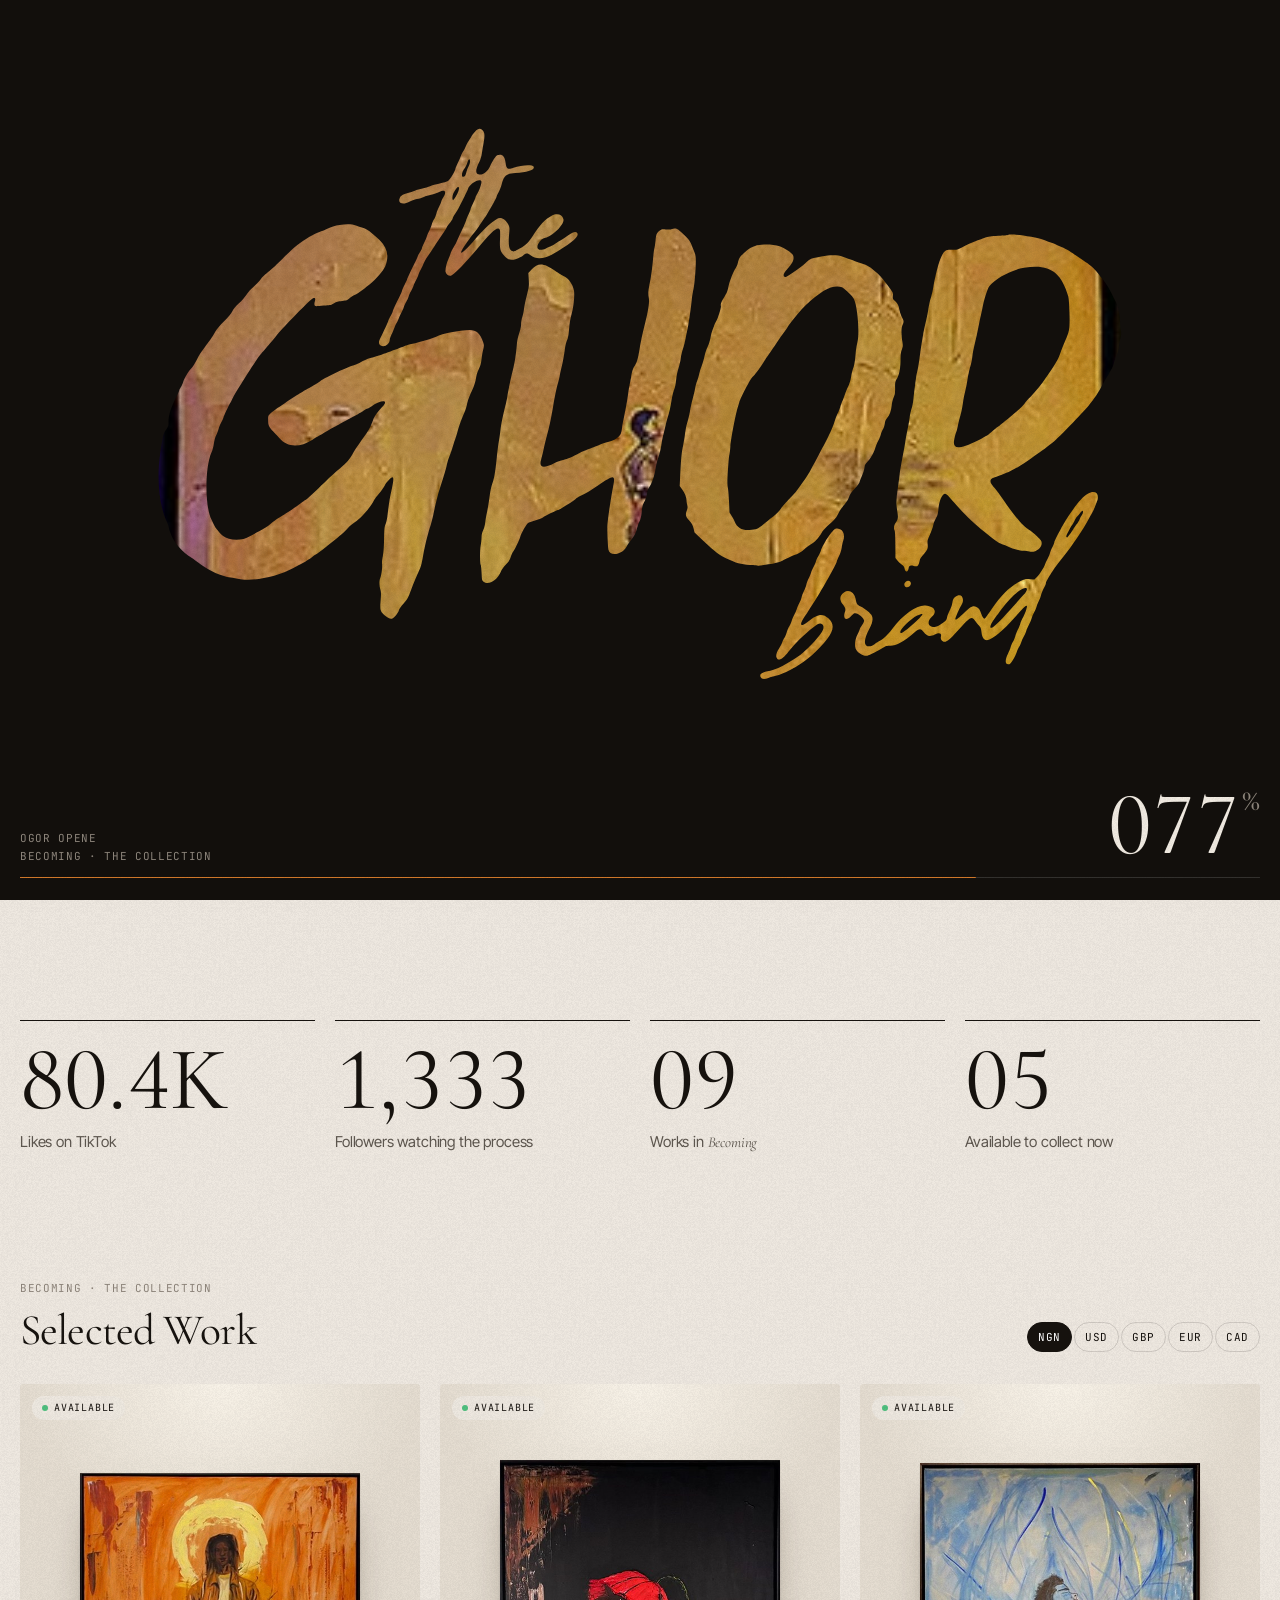
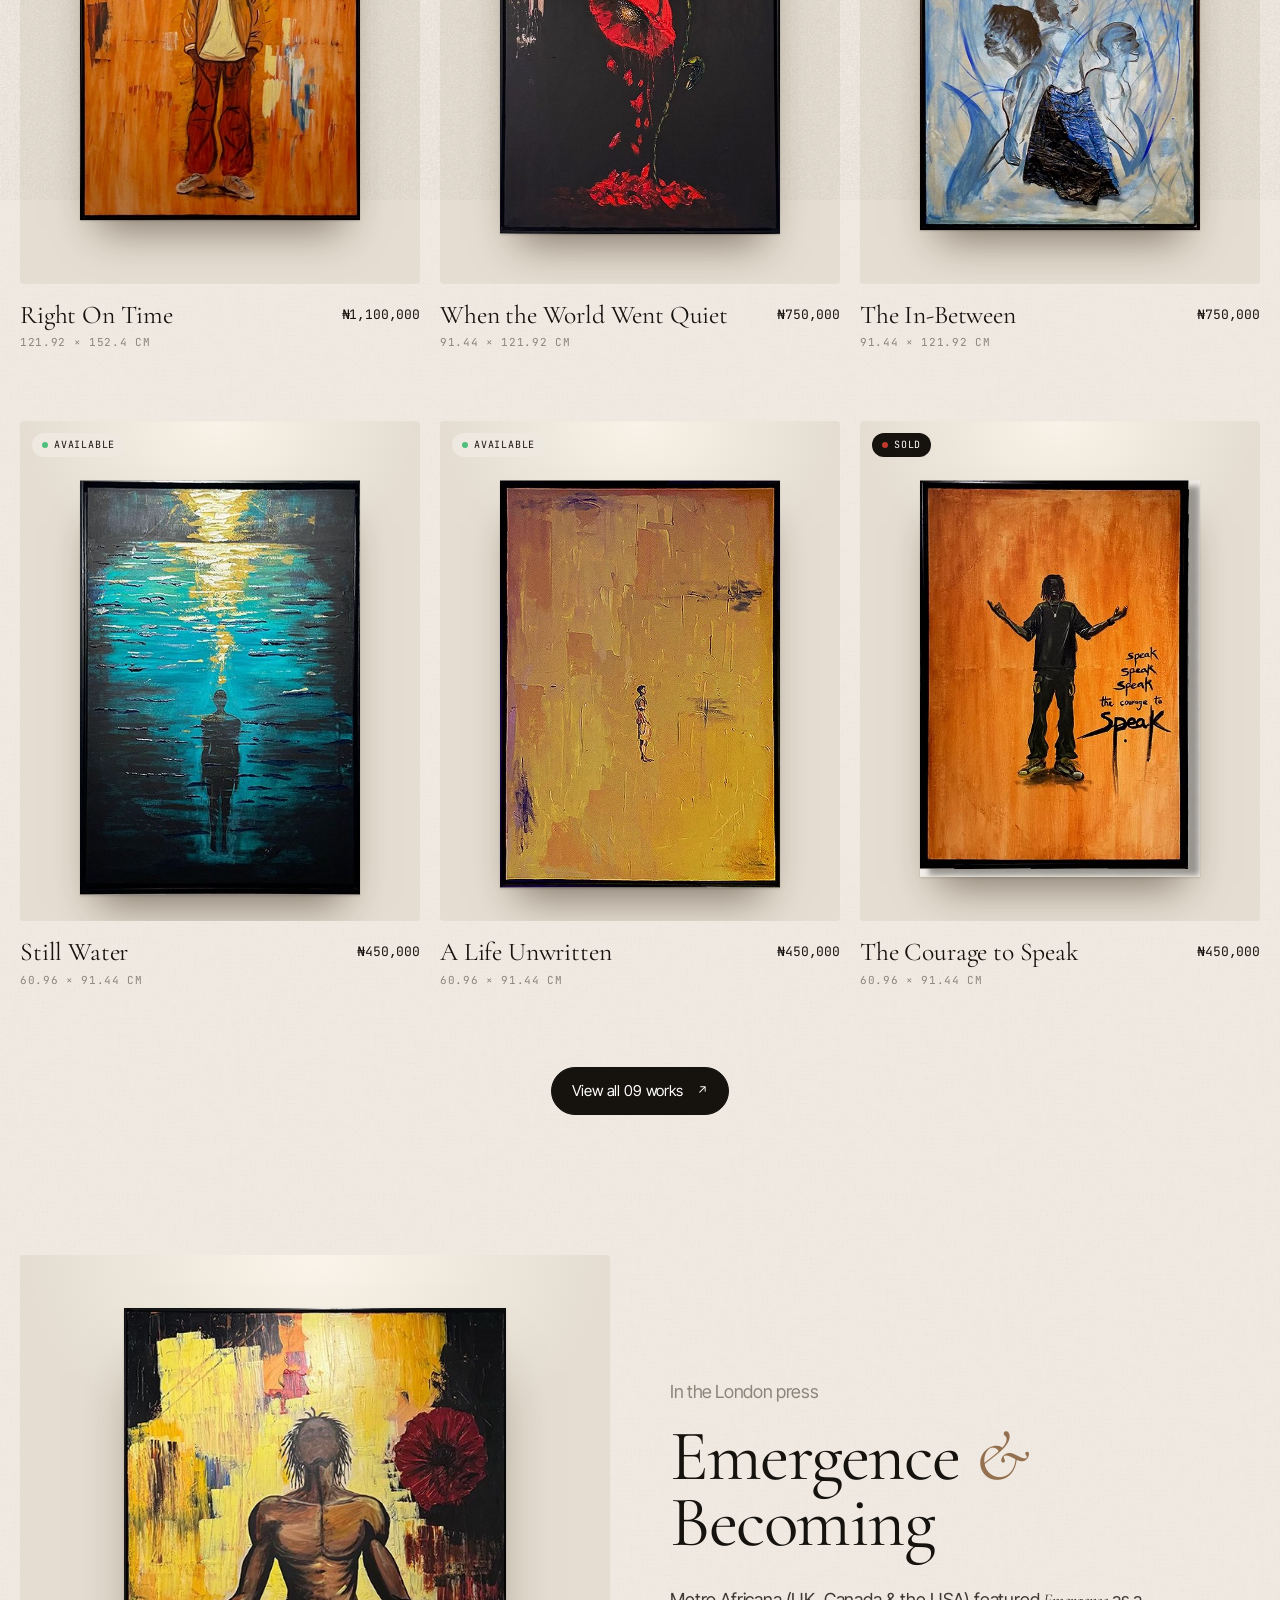
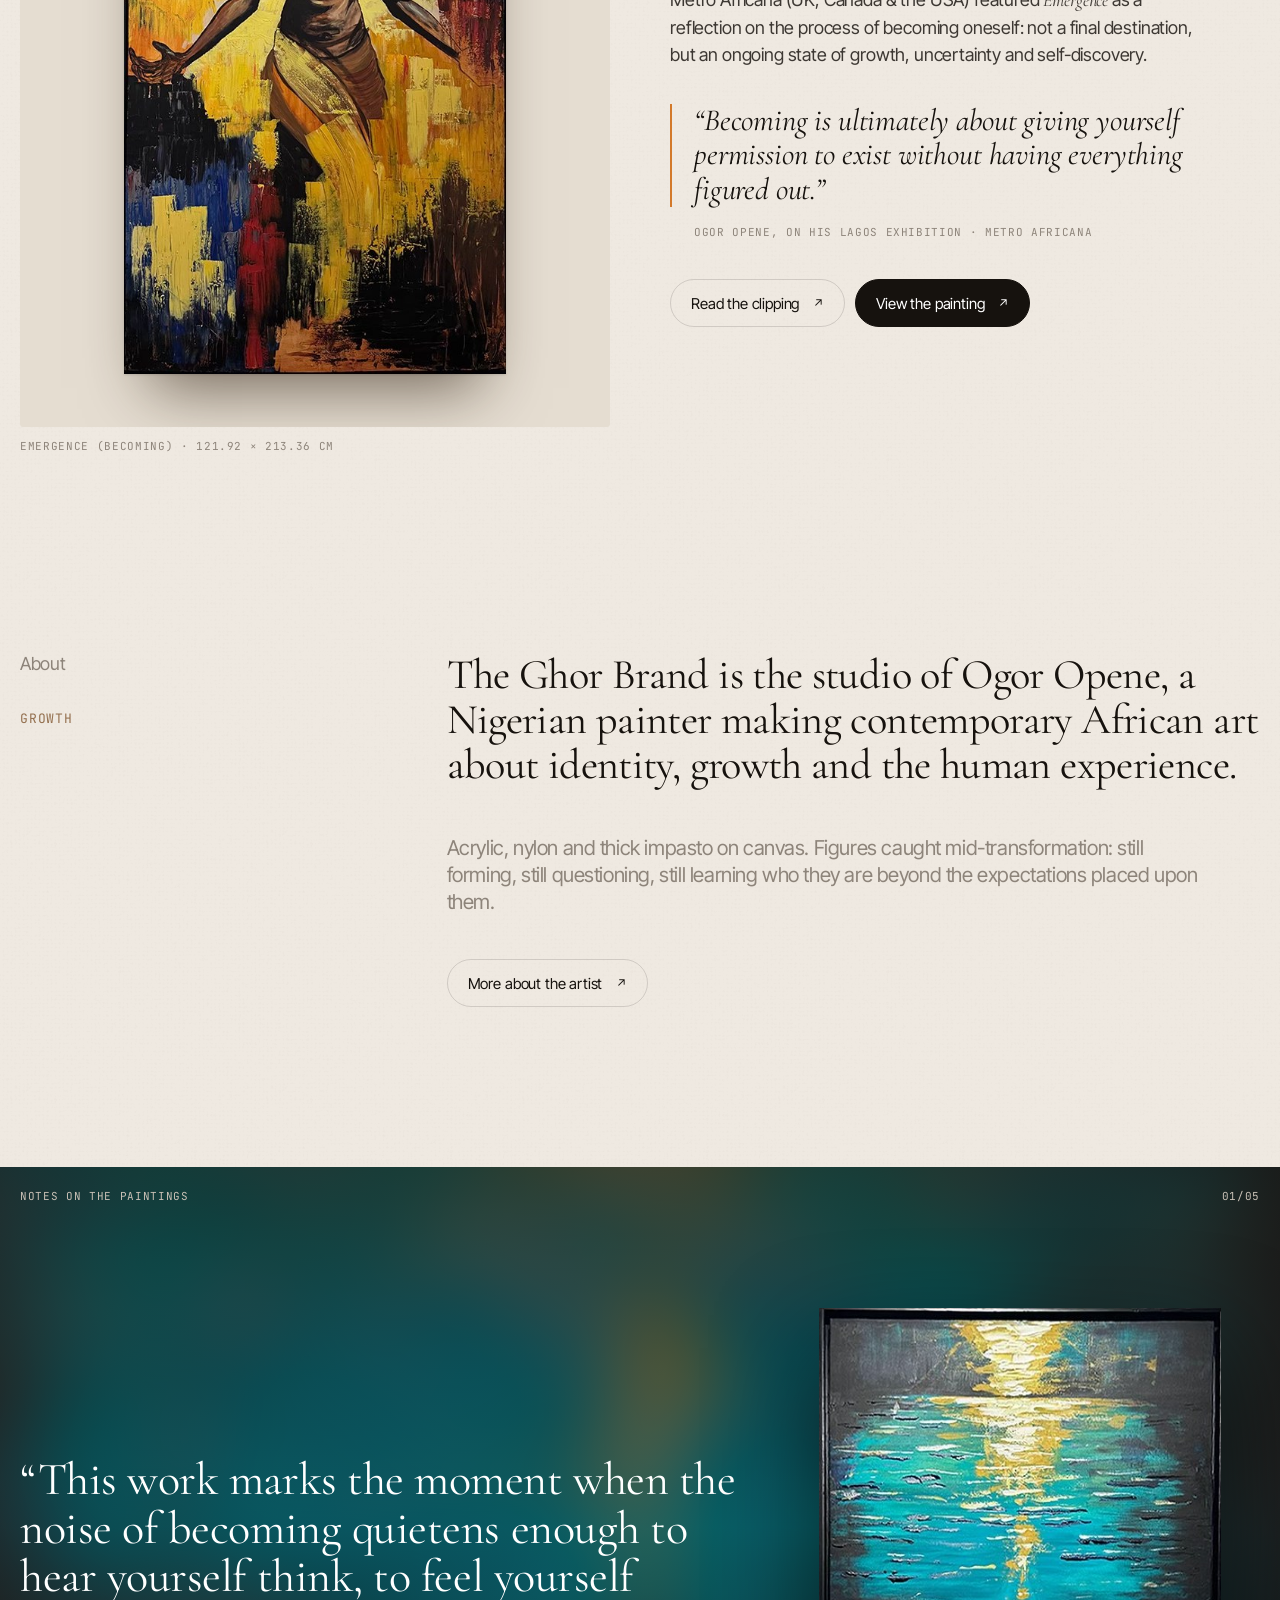
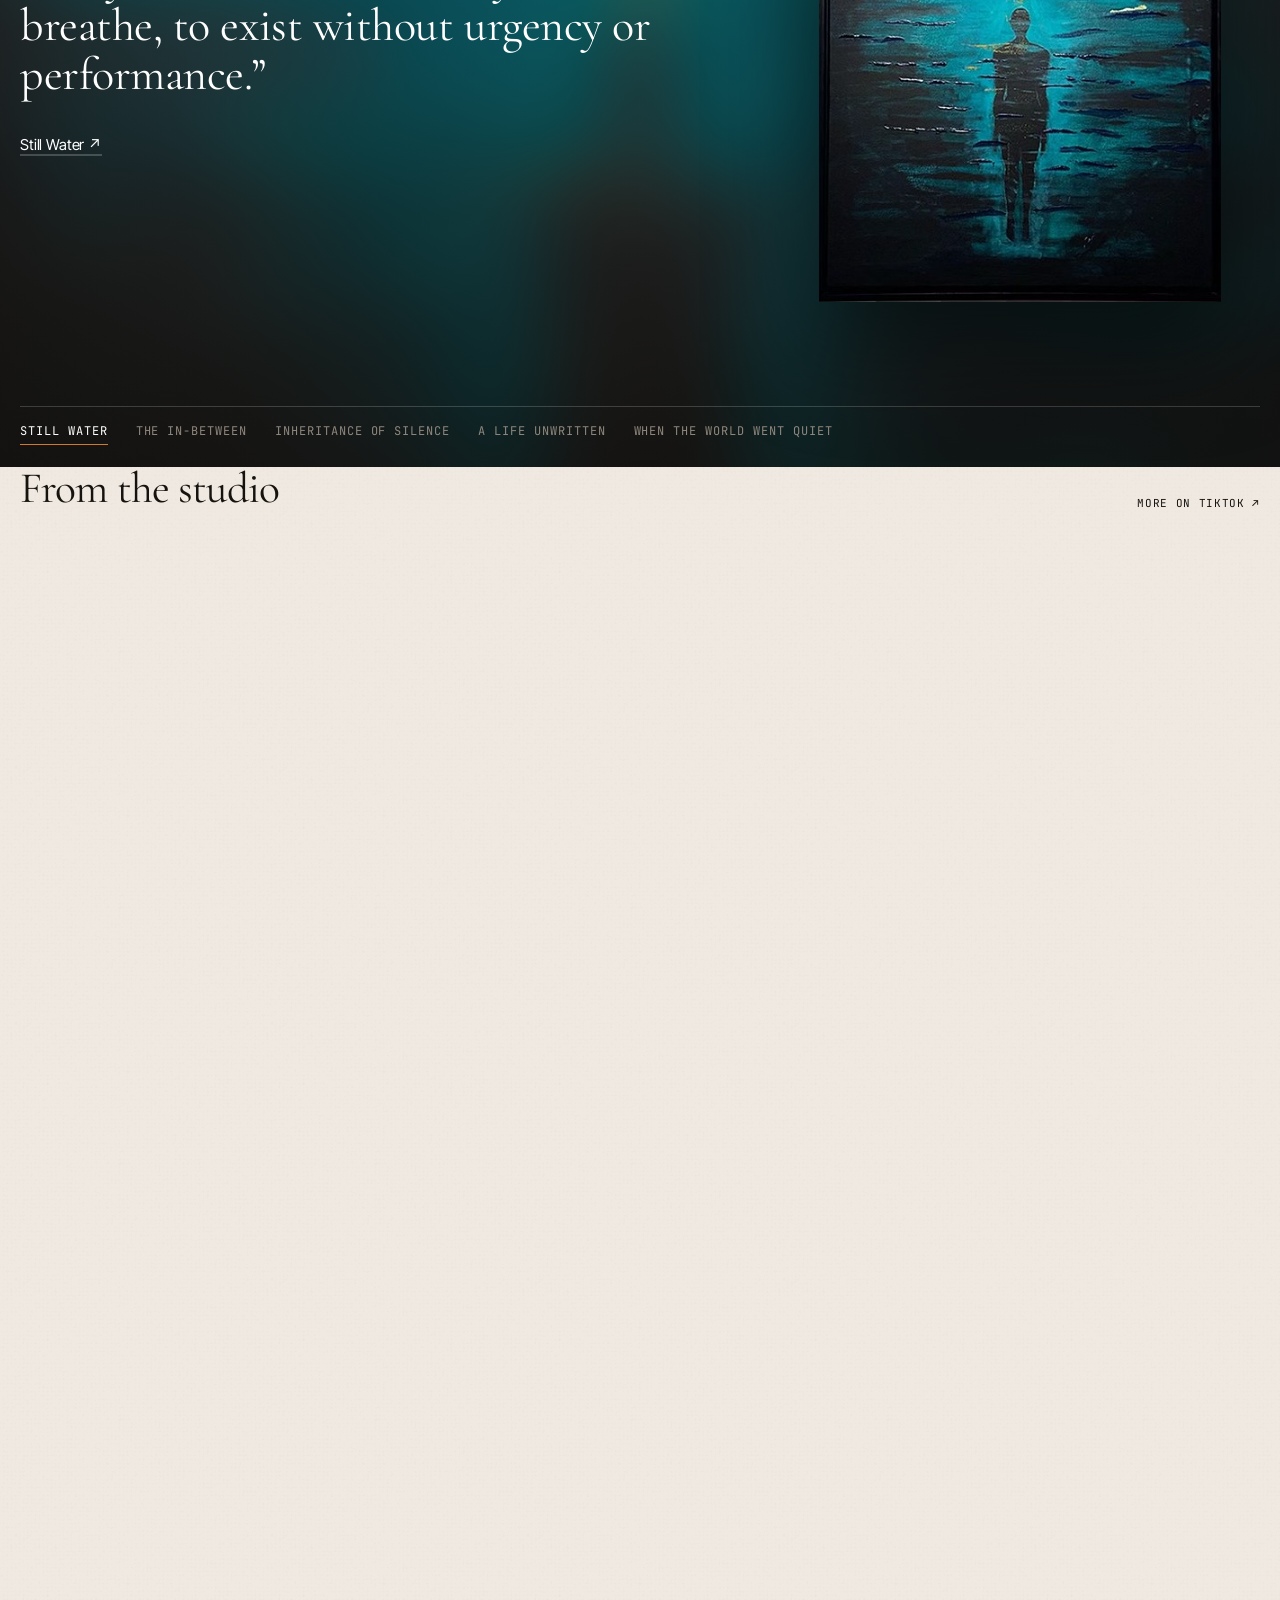
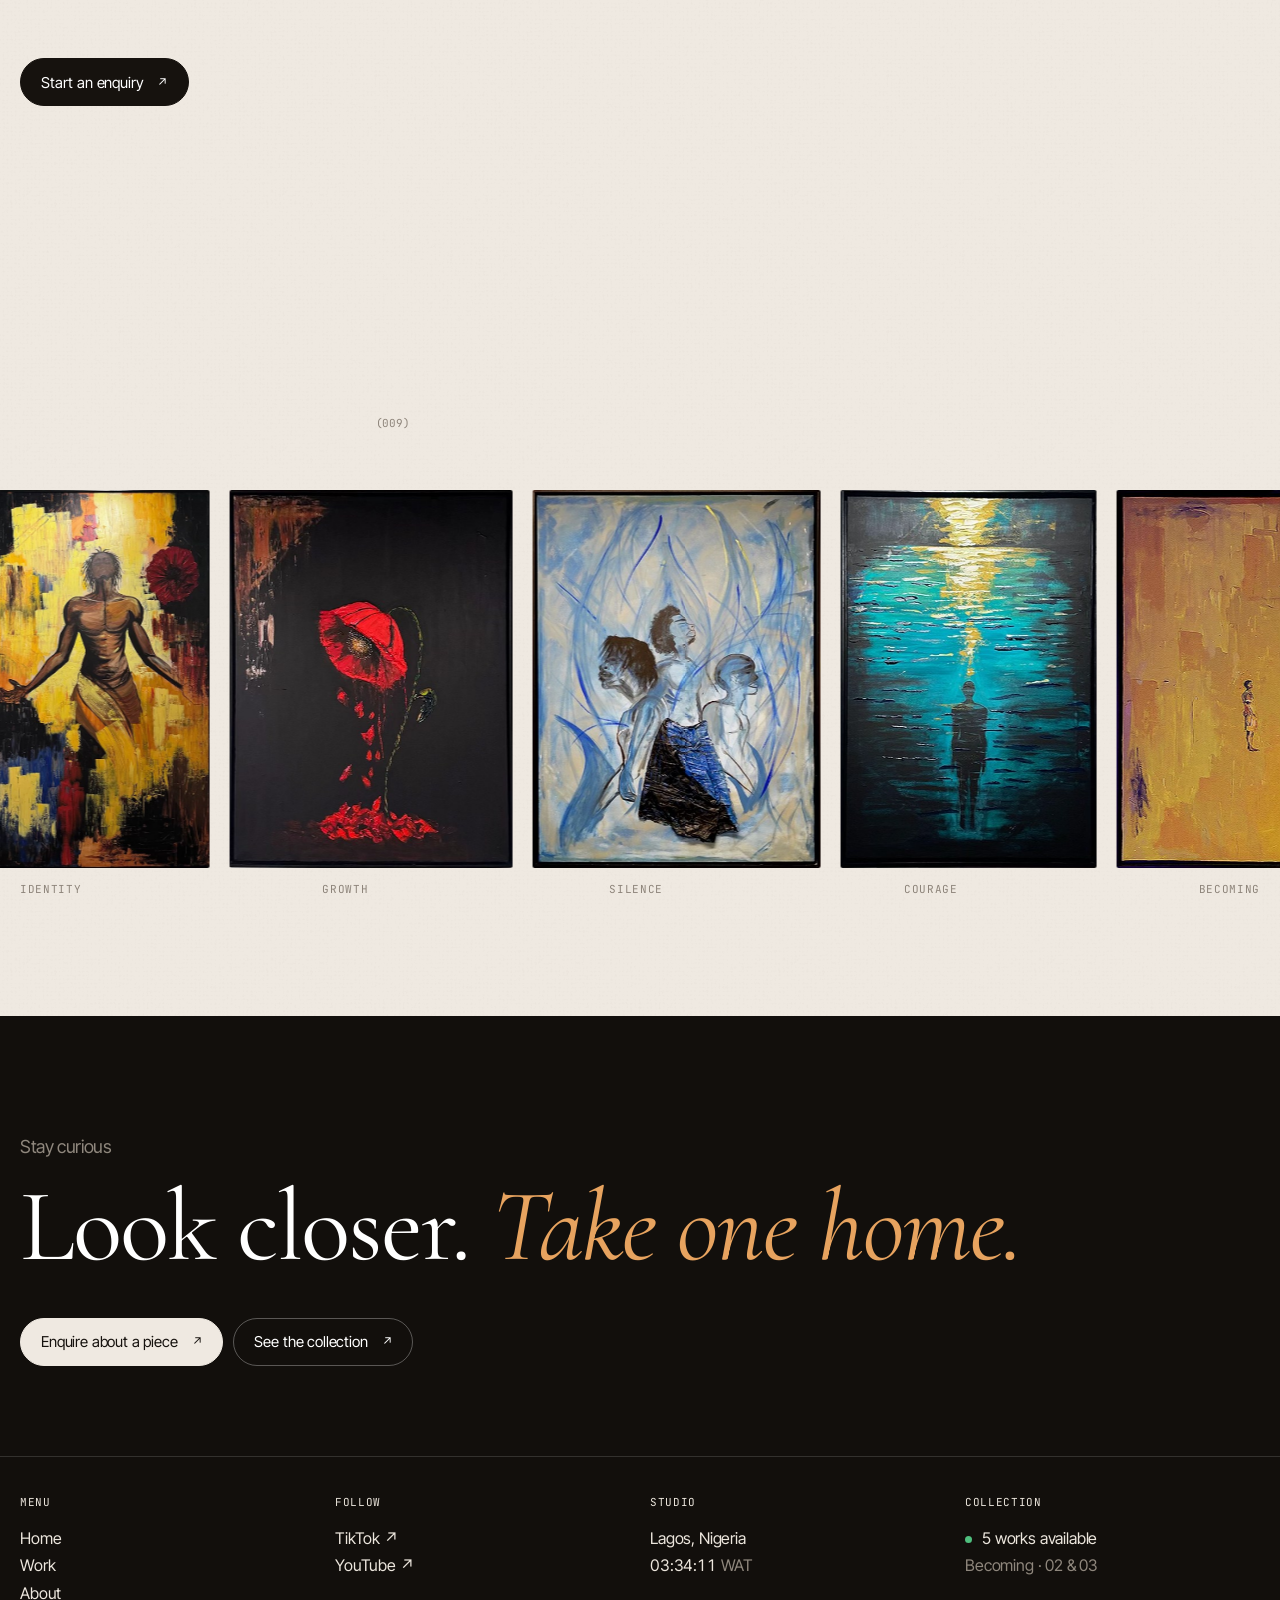
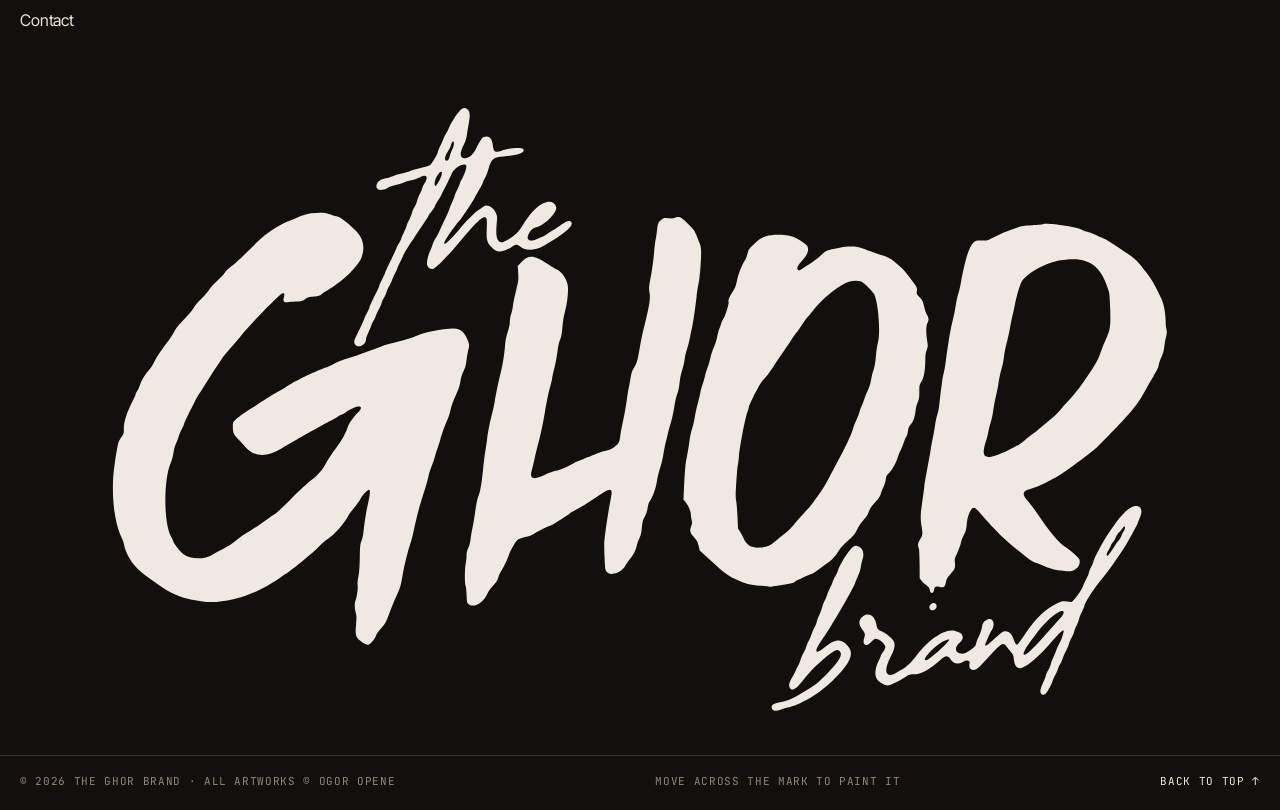
==== commit f649265e: "Landing-page home, clean studio films, fix menu overlay - Hero is now a full-width studio film (16:9" ====
--- a/index.html
+++ b/index.html
@@ -18,37 +18,28 @@
 </head>
 <body data-page="home">
   <main>
-    <!-- Hero: pinned; the corner tile grows into a full gallery wall as you scroll -->
-    <section class="intro" id="top">
-      <div class="intro-pin">
-        <div class="hero" id="hero">
-          <video class="hero-bg" id="hero-bg" autoplay muted loop playsinline preload="auto" poster="assets/media/process-poster.jpg" aria-hidden="true">
-            <source src="assets/media/process.mp4" type="video/mp4" />
-          </video>
-          <div class="hero-shade"></div>
-          <div class="hero-film" id="hero-film">
-            <video class="hero-video" id="hero-video" autoplay muted loop playsinline preload="auto" poster="assets/media/process-poster.jpg">
-              <source src="assets/media/process.mp4" type="video/mp4" />
-            </video>
-            <span class="hero-film-cap mono">In the studio · Lagos</span>
+    <!-- Hero: full-bleed studio film -->
+    <section class="hero" id="top">
+      <video class="hero-video" id="hero-video" autoplay muted loop playsinline preload="auto"
+        data-desktop="assets/media/hero.mp4" data-mobile="assets/media/hero-mobile.mp4"
+        data-poster-desktop="assets/media/hero-poster.jpg" data-poster-mobile="assets/media/hero-mobile.jpg"></video>
+      <div class="hero-shade"></div>
+      <div class="hero-content" id="hero-content" data-manual>
+        <p class="hero-eyebrow" data-split="wipe">Becoming · The Collection · Ogor Opene</p>
+        <h1 class="hero-title" data-split="wipe">Becoming,<br /><em>one layer</em> at a time.</h1>
+        <div class="hero-row">
+          <p class="hero-sub" data-split="wipe">Original paintings exploring identity, growth and the human experience. Painted in Lagos, collected worldwide.</p>
+          <div class="hero-btns">
+            <a href="work.html" class="btn btn-light"><span class="bnd-hov">View the collection</span><i>↗</i></a>
+            <a href="contact.html" class="btn btn-glass"><span class="bnd-hov">Enquire about a piece</span><i>↗</i></a>
           </div>
-          <div class="hero-content" id="hero-content" data-manual>
-            <p class="hero-eyebrow" data-split="wipe">The Ghor Brand · Ogor Opene · Contemporary African art</p>
-            <h1 class="hero-title" data-split="wipe">Becoming,<br /><em>one layer</em> at a time.</h1>
-            <p class="hero-sub" data-split="wipe">Paintings exploring identity, growth and the human experience. Stay curious. Look closer.</p>
-            <div class="hero-btns">
-              <a href="work.html" class="btn btn-light"><span class="bnd-hov">View the collection</span><i>↗</i></a>
-              <a href="contact.html" class="btn btn-glass"><span class="bnd-hov">Acquire a piece</span><i>↗</i></a>
-            </div>
-          </div>
-          <div class="hero-scroll mono"><i></i>Scroll</div>
         </div>
-        <a class="reel" id="reel" href="work.html" aria-label="View the collection">
-          <div class="reel-media" id="reel-media"></div>
-          <span class="reel-label">Becoming · The Collection ↗</span>
-          <span class="reel-title mono" id="reel-title"></span>
-          <span class="reel-count mono" id="reel-count">01/09</span>
-        </a>
+      </div>
+      <div class="hero-bar mono" id="hero-bar">
+        <span><i class="f-dot"></i><b id="hero-avail">05</b> originals available</span>
+        <span class="hide-sm">From <b data-from>₦450,000</b></span>
+        <span class="hide-sm">Featured in Metro Africana, London</span>
+        <a href="#work" class="hero-scroll"><i></i>Scroll</a>
       </div>
     </section>
 
@@ -58,21 +49,6 @@
       <div class="stat fade" data-reveal><div class="stat-n"><span data-count="1333" data-sep>0</span></div><p class="stat-l">Followers watching the process</p></div>
       <div class="stat fade" data-reveal><div class="stat-n"><span data-count="9" data-pad="2" id="stat-works">00</span></div><p class="stat-l">Works in <em>Becoming</em></p></div>
       <div class="stat fade" data-reveal><div class="stat-n"><span data-count="5" data-pad="2" id="stat-avail">00</span></div><p class="stat-l">Available to collect now</p></div>
-    </section>
-
-    <!-- About teaser -->
-    <section class="about" id="about">
-      <div class="about-side">
-        <p class="label" data-split="wipe">About</p>
-        <div class="about-cycle mono" id="about-cycle" aria-hidden="true">
-          <span class="act">Painter</span><span>Storyteller</span><span>Acrylic &amp; impasto</span><span>Identity</span><span>Growth</span>
-        </div>
-      </div>
-      <div class="about-main">
-        <p class="about-lead" data-split="fill">The Ghor Brand is the studio of Ogor Opene, a Nigerian painter making contemporary African art about identity, growth and the human experience.</p>
-        <p class="about-sub" data-split="wipe">Acrylic, nylon and thick impasto on canvas. Figures caught mid-transformation: still forming, still questioning, still learning who they are beyond the expectations placed upon them.</p>
-        <a href="about.html" class="btn btn-ghost about-more"><span class="bnd-hov">More about the artist</span><i>↗</i></a>
-      </div>
     </section>
 
     <!-- Selected work -->
@@ -107,25 +83,18 @@
       </div>
     </section>
 
-    <!-- Studio films -->
-    <section class="films" id="films">
-      <div class="sec-head">
-        <h2 class="h2" data-split="wipe">From the studio</h2>
-        <a href="https://www.tiktok.com/@theghorbrand" target="_blank" rel="noopener" class="mono bnd-hov">More on TikTok ↗</a>
+    <!-- About teaser -->
+    <section class="about" id="about">
+      <div class="about-side">
+        <p class="label" data-split="wipe">About</p>
+        <div class="about-cycle mono" id="about-cycle" aria-hidden="true">
+          <span class="act">Painter</span><span>Storyteller</span><span>Acrylic &amp; impasto</span><span>Identity</span><span>Growth</span>
+        </div>
       </div>
-      <div class="films-row">
-        <figure class="film" data-reveal style="--i:0">
-          <div class="film-frame"><video muted loop playsinline preload="none" poster="assets/media/blank-canvas-poster.jpg"><source src="assets/media/blank-canvas.mp4" type="video/mp4" /></video></div>
-          <figcaption><span class="mono">01</span><span>The process, from a blank canvas</span></figcaption>
-        </figure>
-        <figure class="film" data-reveal style="--i:1">
-          <div class="film-frame"><video muted loop playsinline preload="none" poster="assets/media/process-poster.jpg"><source src="assets/media/process.mp4" type="video/mp4" /></video></div>
-          <figcaption><span class="mono">02</span><span>Six months of overthinking, one painting</span></figcaption>
-        </figure>
-        <figure class="film" data-reveal style="--i:2">
-          <div class="film-frame"><video muted loop playsinline preload="none" poster="assets/media/exhibition-poster.jpg"><source src="assets/media/exhibition.mp4" type="video/mp4" /></video></div>
-          <figcaption><span class="mono">03</span><span>On the gallery wall</span></figcaption>
-        </figure>
+      <div class="about-main">
+        <p class="about-lead" data-split="fill">The Ghor Brand is the studio of Ogor Opene, a Nigerian painter making contemporary African art about identity, growth and the human experience.</p>
+        <p class="about-sub" data-split="wipe">Acrylic, nylon and thick impasto on canvas. Figures caught mid-transformation: still forming, still questioning, still learning who they are beyond the expectations placed upon them.</p>
+        <a href="about.html" class="btn btn-ghost about-more"><span class="bnd-hov">More about the artist</span><i>↗</i></a>
       </div>
     </section>
 
@@ -139,6 +108,28 @@
           <div class="testi-art" id="testi-art" aria-hidden="true"></div>
         </div>
         <div class="testi-tabs" id="testi-tabs" role="tablist"></div>
+      </div>
+    </section>
+
+    <!-- Studio films -->
+    <section class="films" id="films">
+      <div class="sec-head">
+        <h2 class="h2" data-split="wipe">From the studio</h2>
+        <a href="https://www.tiktok.com/@theghorbrand" target="_blank" rel="noopener" class="mono bnd-hov">More on TikTok ↗</a>
+      </div>
+      <div class="films-row">
+        <figure class="film" data-reveal style="--i:0">
+          <div class="film-frame"><video muted loop playsinline preload="none" poster="assets/media/film-blank-canvas.jpg"><source src="assets/media/film-blank-canvas.mp4" type="video/mp4" /></video></div>
+          <figcaption><span class="mono">01</span><span>Starting from a blank canvas</span></figcaption>
+        </figure>
+        <figure class="film" data-reveal style="--i:1">
+          <div class="film-frame"><video muted loop playsinline preload="none" poster="assets/media/film-final-layers.jpg"><source src="assets/media/film-final-layers.mp4" type="video/mp4" /></video></div>
+          <figcaption><span class="mono">02</span><span>The final layers of <em>Emergence</em></span></figcaption>
+        </figure>
+        <figure class="film" data-reveal style="--i:2">
+          <div class="film-frame"><video muted loop playsinline preload="none" poster="assets/media/film-gallery.jpg"><source src="assets/media/film-gallery.mp4" type="video/mp4" /></video></div>
+          <figcaption><span class="mono">03</span><span>On the gallery wall</span></figcaption>
+        </figure>
       </div>
     </section>
 
@@ -169,6 +160,8 @@
     </section>
   </main>
 
+  <a href="contact.html" class="sticky-cta" id="sticky-cta" aria-label="Enquire about a piece"><span class="f-dot"></span><span class="sc-t"><b id="sc-n">5</b> available · Enquire</span><i>↗</i></a>
+
   <div id="app-footer"></div>
 
   <script src="assets/vendor/lenis.min.js"></script>
--- a/styles.css
+++ b/styles.css
@@ -161,47 +161,47 @@
 
 /* ---------- Menu overlay ---------- */
 .menu {
-  position: fixed; inset: 0; z-index: 55; color: #f1ebe2; background: var(--dark);
-  display: grid; grid-template-rows: 1fr auto auto; gap: 28px;
-  padding: calc(var(--headH) + 28px) var(--pad) 22px;
-  clip-path: inset(0 0 100% 0); visibility: hidden; overflow-y: auto; overscroll-behavior: contain;
+  position: fixed; inset: 0; z-index: 55; color: #f1ebe2;
+  /* warm glow painted directly on the panel: nothing extends past the viewport */
+  background:
+    radial-gradient(60% 55% at 78% 38%, rgba(211,121,42,.16), transparent 70%),
+    radial-gradient(50% 45% at 12% 95%, rgba(148,112,79,.18), transparent 70%),
+    var(--dark);
+  display: flex; flex-direction: column; gap: clamp(16px, 3vh, 28px);
+  padding: calc(var(--headH) + clamp(8px, 3vh, 28px)) var(--pad) clamp(14px, 2.4vh, 22px);
+  clip-path: inset(0 0 100% 0); visibility: hidden; overflow-x: hidden; overflow-y: auto; overscroll-behavior: contain;
   transition: clip-path .9s var(--ease), visibility 0s .9s;
 }
-.menu::before {
-  content: ""; position: absolute; inset: -20%; z-index: -1; opacity: .25;
-  background: radial-gradient(circle at 75% 40%, rgba(211,121,42,.6), transparent 55%), radial-gradient(circle at 15% 90%, rgba(148,112,79,.6), transparent 50%);
-  filter: blur(40px);
-}
 .menu.open { clip-path: inset(0 0 0 0); visibility: visible; transition: clip-path .9s var(--ease), visibility 0s; }
-.menu-grid { display: grid; grid-template-columns: 1.25fr 1fr; gap: 40px; min-height: 0; }
+.menu-grid { flex: 1 0 auto; display: grid; grid-template-columns: 1.25fr 1fr; gap: 40px; }
 .menu-links { display: flex; flex-direction: column; justify-content: center; border-top: 1px solid rgba(255,255,255,.14); }
-.menu-links a { display: grid; grid-template-columns: 56px 1fr auto; align-items: baseline; gap: 12px; padding: min(12px, 1.2vh) 0; border-bottom: 1px solid rgba(255,255,255,.14); transition: opacity .5s var(--ease); }
+.menu-links a { display: grid; grid-template-columns: 56px 1fr auto; align-items: baseline; gap: 12px; padding: clamp(6px, 1.2vh, 12px) 0; border-bottom: 1px solid rgba(255,255,255,.14); transition: opacity .5s var(--ease); }
 .menu-links a.dim { opacity: .28; }
 .ml-i { color: #8f877d; }
-.ml-t { display: block; font-family: var(--serif); font-size: clamp(44px, min(8.5vw, 11vh), 144px); letter-spacing: -0.02em; line-height: .95; padding-bottom: .06em; }
+.ml-t { display: block; font-family: var(--serif); font-size: clamp(34px, min(8.5vw, (100vh - 430px) / 4.4), 140px); letter-spacing: -0.02em; line-height: .95; padding-bottom: .06em; }
 .ml-tt { display: inline-block; padding-right: .08em; clip-path: inset(-.2em -.3em 100% -.1em); transform: translateY(.35em); transition: clip-path 1s var(--ease), transform 1s var(--ease), translate .6s var(--expo); transition-delay: calc(.25s + var(--i) * 80ms), calc(.25s + var(--i) * 80ms), 0s; }
 .menu.open .ml-tt { clip-path: inset(-.2em -.3em -.3em -.1em); transform: none; }
 .menu-links a:hover .ml-tt { translate: 1.2rem 0; font-style: italic; }
 .menu-links a.cur .ml-t::after { content: ""; display: inline-block; width: .12em; height: .12em; border-radius: 50%; background: var(--ochre); margin-left: .12em; vertical-align: .6em; }
 .ml-s { color: #8f877d; opacity: 0; transform: translateY(8px); transition: opacity .6s var(--ease), transform .6s var(--ease); transition-delay: calc(.45s + var(--i) * 80ms); }
 .menu.open .ml-s { opacity: 1; transform: none; }
-.menu-preview { position: relative; min-height: 0; }
+.menu-preview { position: relative; min-height: 240px; }
 .mp { position: absolute; inset: 0; margin: 0; overflow: hidden; border-radius: 4px; clip-path: inset(100% 0 0 0 round 4px); transition: clip-path .9s var(--ease); background: #1d1813; }
 .mp-bg { position: absolute; inset: -10%; background-size: cover; background-position: center; filter: blur(30px) brightness(.55) saturate(1.2); }
 .mp img { position: absolute; inset: 8% 10%; width: 80%; height: 84%; object-fit: contain; transform: scale(1.1); filter: drop-shadow(0 30px 40px rgba(0,0,0,.5)); transition: transform 1.4s var(--ease); }
 .mp figcaption { position: absolute; left: 14px; bottom: 12px; color: #fff; }
 .menu.open .mp.act { clip-path: inset(0 0 0 0 round 4px); z-index: 1; transition-delay: .2s; }
 .menu.open .mp.act img { transform: scale(1); transition-delay: .2s; }
-.menu-strip { overflow: hidden; }
+.menu-strip { flex: none; overflow: hidden; }
 .menu-h { color: #8f877d; margin-bottom: 12px; }
 .ms-row { display: grid; grid-template-columns: repeat(6, 1fr); gap: 10px; }
-.ms { position: relative; display: block; height: clamp(70px, 14vh, 150px); overflow: hidden; border-radius: 3px; background: #241d17; opacity: 0; transform: translateY(24px); transition: opacity .8s var(--ease), transform .8s var(--ease); transition-delay: calc(.5s + var(--i) * 60ms); }
+.ms { position: relative; display: block; height: clamp(70px, 13vh, 140px); overflow: hidden; border-radius: 3px; background: #241d17; opacity: 0; transform: translateY(24px); transition: opacity .8s var(--ease), transform .8s var(--ease); transition-delay: calc(.5s + var(--i) * 60ms); }
 .menu.open .ms { opacity: 1; transform: none; }
 .ms img { width: 100%; height: 100%; object-fit: cover; transition: scale .8s var(--ease); }
 .ms span { position: absolute; left: 8px; bottom: 6px; right: 8px; color: #fff; font-size: 9.5px; opacity: 0; transform: translateY(4px); transition: opacity .4s var(--ease), transform .4s var(--ease); white-space: nowrap; overflow: hidden; text-overflow: ellipsis; text-shadow: 0 1px 8px rgba(0,0,0,.7); }
 .ms:hover img { scale: 1.06; }
 .ms:hover span { opacity: 1; transform: none; }
-.menu-foot { display: flex; justify-content: space-between; align-items: center; gap: 16px 28px; flex-wrap: wrap; border-top: 1px solid rgba(255,255,255,.14); padding-top: 18px; opacity: 0; transition: opacity .8s var(--ease) .6s; }
+.menu-foot { flex: none; display: flex; justify-content: space-between; align-items: center; gap: 16px 28px; flex-wrap: wrap; border-top: 1px solid rgba(255,255,255,.14); padding-top: 18px; opacity: 0; transition: opacity .8s var(--ease) .6s; }
 .menu.open .menu-foot { opacity: 1; }
 .mf-links, .mf-meta { display: flex; gap: 22px; flex-wrap: wrap; color: #d6cfc5; }
 .mf-meta { color: #8f877d; }
@@ -228,51 +228,51 @@
 .pl-bar { height: 1px; background: rgba(255,255,255,.14); overflow: hidden; }
 .pl-bar i { display: block; height: 100%; background: var(--ochre); transform: scaleX(0); transform-origin: left; }
 
-/* ---------- Home: intro / hero / reel ---------- */
-.intro { position: relative; height: 230vh; }
-.intro-pin { position: sticky; top: 0; height: 100vh; height: 100lvh; overflow: hidden; }
+/* ---------- Home: full-bleed hero ---------- */
 .hero {
-  position: absolute; inset: 0; background: var(--dark); overflow: hidden; color: #fff;
+  position: relative; height: 100vh; height: 100svh; min-height: 560px; background: var(--dark); overflow: hidden; color: #fff;
   clip-path: inset(var(--ht, 0%) var(--hr, 0%) var(--hb, 0%) var(--hl, 0%) round var(--hrad, 0px));
 }
-.hero-bg { position: absolute; inset: -8%; width: 116%; height: 116%; object-fit: cover; filter: blur(38px) brightness(.5) saturate(1.25); }
-.hero-shade { position: absolute; inset: 0; background: linear-gradient(90deg, rgba(18,15,12,.75), rgba(18,15,12,.15) 70%), linear-gradient(180deg, rgba(0,0,0,.25), transparent 30%, transparent 70%, rgba(0,0,0,.45)); }
-.hero-film {
-  position: absolute; right: 19vw; top: 50%; height: min(76vh, 760px); aspect-ratio: 9 / 16; overflow: hidden; border-radius: 6px;
-  transform: translate3d(0, calc(-50% + var(--fy, 0px)), 0); box-shadow: 0 40px 80px -30px rgba(0,0,0,.7);
-  opacity: 0; transition: opacity 1.2s var(--ease) .3s;
-}
-html:not(.is-loading) .hero-film { opacity: 1; }
-.hero-video { width: 100%; height: 100%; object-fit: cover; }
-.hero-film-cap { position: absolute; left: 12px; bottom: 10px; color: rgba(255,255,255,.85); }
-.hero-content { position: absolute; left: var(--pad); bottom: 13vh; width: min(52vw, 800px); display: flex; flex-direction: column; align-items: flex-start; gap: 26px; }
-.hero-eyebrow { font-family: var(--mono); font-size: 11px; letter-spacing: .1em; text-transform: uppercase; color: rgba(255,255,255,.75); }
-.hero-title { font-family: var(--serif); font-weight: 400; font-size: clamp(52px, 7.4vw, 128px); line-height: .9; letter-spacing: -0.025em; }
+.hero-video { position: absolute; inset: 0; width: 100%; height: 100%; object-fit: cover; transform: scale(1.04); will-change: transform; }
+.hero-shade {
+  position: absolute; inset: 0;
+  background:
+    linear-gradient(180deg, rgba(18,15,12,.45), rgba(18,15,12,0) 22%),
+    linear-gradient(0deg, rgba(18,15,12,.92), rgba(18,15,12,.55) 32%, rgba(18,15,12,0) 62%),
+    linear-gradient(90deg, rgba(18,15,12,.45), rgba(18,15,12,0) 60%);
+}
+.hero-content { position: absolute; left: var(--pad); right: var(--pad); bottom: calc(var(--pad) + 64px); display: flex; flex-direction: column; align-items: flex-start; gap: 24px; }
+.hero-eyebrow { font-family: var(--mono); font-size: 11px; letter-spacing: .1em; text-transform: uppercase; color: rgba(255,255,255,.78); }
+.hero-title { font-family: var(--serif); font-weight: 400; font-size: clamp(56px, 9.2vw, 168px); line-height: .88; letter-spacing: -0.025em; }
 .hero-title em { color: #e7a35f; }
-.hero-sub { font-size: clamp(17px, 1.4vw, 21px); line-height: 1.35; color: rgba(255,255,255,.8); max-width: 480px; }
+.hero-row { width: 100%; display: flex; justify-content: space-between; align-items: flex-end; gap: 24px 40px; flex-wrap: wrap; margin-top: 6px; }
+.hero-sub { font-size: clamp(17px, 1.35vw, 21px); line-height: 1.38; color: rgba(255,255,255,.84); max-width: 460px; }
 .hero-btns { display: flex; gap: 10px; flex-wrap: wrap; opacity: 0; transform: translateY(14px); transition: opacity 1s var(--ease) .5s, transform 1s var(--ease) .5s; }
 .hero-content.in .hero-btns { opacity: 1; transform: none; }
-.hero-scroll { position: absolute; left: var(--pad); bottom: var(--pad); display: flex; align-items: center; gap: 10px; opacity: var(--so, 1); }
-.hero-scroll i { display: block; width: 1px; height: 34px; background: rgba(255,255,255,.35); position: relative; overflow: hidden; }
+.hero-btns .btn { height: 54px; padding: 0 24px; font-size: 16px; }
+.hero-bar {
+  position: absolute; left: var(--pad); right: var(--pad); bottom: 0; height: 56px; display: flex; align-items: center; justify-content: space-between; gap: 20px;
+  border-top: 1px solid rgba(255,255,255,.2); color: rgba(255,255,255,.72); opacity: 0; transition: opacity 1s var(--ease) .9s;
+}
+html:not(.is-loading) .hero-bar { opacity: 1; }
+.hero-bar b { font-weight: 500; color: #fff; }
+.hero-scroll { display: flex; align-items: center; gap: 10px; color: #fff; }
+.hero-scroll i { display: block; width: 1px; height: 26px; background: rgba(255,255,255,.35); position: relative; overflow: hidden; }
 .hero-scroll i::after { content: ""; position: absolute; inset: 0; background: #fff; animation: scrollLine 1.8s var(--ease) infinite; }
 @keyframes scrollLine { 0% { transform: translateY(-100%); } 60%, 100% { transform: translateY(100%); } }
-.reel {
-  position: absolute; left: 0; top: 0; overflow: hidden; color: #fff; background: #1d1813;
-  width: var(--rw, 168px); height: var(--rh, 210px);
-  transform: translate3d(var(--rx, 0px), var(--ry, 0px), 0); border-radius: var(--rr, 2px);
-  clip-path: inset(0 0 calc(100% * (1 - var(--rv, 1))) 0); transition: clip-path .9s var(--ease);
-}
-.is-loading .reel { --rv: 0; }
-.reel-media { position: absolute; inset: 0; }
-.rm { position: absolute; inset: 0; margin: 0; visibility: hidden; }
-.rm.act { visibility: visible; }
-.rm-bg { position: absolute; inset: -10%; background-size: cover; background-position: center; filter: blur(calc(6px + 26px * var(--rp, 0))) brightness(calc(.85 - .4 * var(--rp, 0))) saturate(1.2); }
-.rm img { position: absolute; inset: calc(10% + 2% * var(--rp, 0)) 10%; width: 80%; height: calc(80% - 4% * var(--rp, 0)); object-fit: contain; filter: drop-shadow(0 30px 40px rgba(0,0,0,.45)); transform: scale(1.06); }
-.rm.act img { animation: kb 2.6s linear forwards; }
-@keyframes kb { from { transform: scale(1.06); } to { transform: scale(1); } }
-.reel-label { position: absolute; z-index: 2; left: var(--pad); top: 18px; font-family: var(--serif); font-size: clamp(22px, 2.4vw, 36px); white-space: nowrap; opacity: var(--rl, 0); }
-.reel-title { position: absolute; z-index: 2; left: var(--pad); bottom: 16px; opacity: var(--rl, 0); }
-.reel-count { position: absolute; z-index: 2; right: 14px; top: 14px; opacity: var(--rl, 0); }
+
+/* ---------- Sticky enquiry button (home) ---------- */
+.sticky-cta {
+  position: fixed; z-index: 50; right: var(--pad); bottom: var(--pad); display: inline-flex; align-items: center; gap: 12px;
+  height: 52px; padding: 0 22px 0 18px; border-radius: 999px; background: var(--ink); color: #fff; font-size: 15px;
+  box-shadow: 0 18px 40px -16px rgba(0,0,0,.55);
+  transform: translateY(140%); opacity: 0; transition: transform .7s var(--ease), opacity .5s var(--ease), background .3s var(--ease);
+}
+.sticky-cta.show { transform: none; opacity: 1; }
+.sticky-cta:hover { background: var(--bronze); }
+.sticky-cta .f-dot { margin: 0; }
+.sticky-cta b { font-weight: 500; }
+.sticky-cta i { font-style: normal; font-size: 12px; }
 
 /* ---------- Stats ---------- */
 .stats { display: grid; grid-template-columns: repeat(4, 1fr); gap: 20px; padding: 120px var(--pad) 0; }
@@ -345,7 +345,7 @@
 .films { padding: 0 0 160px; }
 .films-row { display: grid; grid-template-columns: repeat(3, 1fr); gap: 20px; padding: 0 var(--pad); }
 .film { margin: 0; }
-.film-frame { aspect-ratio: 9 / 16; max-height: 82vh; overflow: hidden; border-radius: 4px; background: #1d1813; }
+.film-frame { aspect-ratio: 4 / 5; overflow: hidden; border-radius: 4px; background: #1d1813; }
 .film video { width: 100%; height: 100%; object-fit: cover; transition: scale 1s var(--ease); }
 .film:hover video { scale: 1.03; }
 .film figcaption { display: flex; gap: 14px; align-items: baseline; padding-top: 14px; font-size: 16px; }
@@ -507,7 +507,7 @@
 .studio { padding: 0 var(--pad) 150px; }
 .studio-frame { position: relative; height: 92vh; overflow: hidden; border-radius: 4px; background: var(--dark); clip-path: inset(var(--ci, 8%) var(--ci, 8%) var(--ci, 8%) var(--ci, 8%) round 4px); }
 .studio-bg { position: absolute; inset: -8%; width: 116%; height: 116%; object-fit: cover; filter: blur(36px) brightness(.5); }
-.studio-v { position: absolute; left: 50%; top: 50%; height: 86%; width: auto; aspect-ratio: 9 / 16; object-fit: cover; border-radius: 4px; transform: translate(-50%, -50%) scale(var(--cs, 1.12)); box-shadow: 0 40px 80px -30px rgba(0,0,0,.7); }
+.studio-v { position: absolute; left: 50%; top: 50%; height: 86%; width: auto; aspect-ratio: 4 / 5; object-fit: cover; border-radius: 4px; transform: translate(-50%, -50%) scale(var(--cs, 1.12)); box-shadow: 0 40px 80px -30px rgba(0,0,0,.7); }
 .studio-cap { display: flex; justify-content: space-between; padding: 14px 0 0; color: var(--grey); }
 .roles { padding: 150px var(--pad); display: grid; grid-template-columns: 1fr 2fr; gap: 20px; }
 .role { display: grid; grid-template-columns: 60px 1fr 1.2fr; gap: 20px; align-items: baseline; padding: 22px 0; border-bottom: 1px solid var(--line); }
@@ -563,29 +563,30 @@
   .grid, .grid3 { grid-template-columns: 1fr 1fr; }
   .row { grid-template-columns: 50px 2fr 1fr 1fr 40px; }
   .row .hide-md { display: none; }
-  .hero-film { right: 22vw; height: 62vh; }
 }
 @media (max-width: 860px) {
   :root { --pad: 16px; --headH: 58px; }
   .nav-logo .logo { height: 36px; }
-  .menu { gap: 22px; padding-top: calc(var(--headH) + 12px); }
   .menu-grid { grid-template-columns: 1fr; }
   .menu-preview { display: none; }
-  .menu-links a { grid-template-columns: 34px 1fr; padding: 10px 0; }
-  .ml-s { grid-column: 2; margin-top: -4px; }
-  .ml-t { font-size: clamp(44px, min(15vw, 9.5vh), 84px); }
+  .menu-links { justify-content: flex-start; }
+  .menu-links a { grid-template-columns: 34px 1fr auto; align-items: center; }
+  .ml-t { font-size: clamp(34px, min(13vw, (100vh - 400px) / 4.2), 96px); }
   .ms-row { display: flex; overflow-x: auto; gap: 8px; scrollbar-width: none; margin: 0 calc(-1 * var(--pad)); padding: 0 var(--pad); }
   .ms-row::-webkit-scrollbar { display: none; }
-  .ms { flex: none; width: 28vw; height: auto; aspect-ratio: 3 / 4; }
+  .ms { flex: none; width: min(26vw, 150px); height: auto; aspect-ratio: 3 / 4; }
   .ms span { opacity: 1; transform: none; }
-  .menu-foot { flex-direction: column; align-items: flex-start; }
-  .intro { height: 200vh; }
-  .hero-bg { inset: 0; width: 100%; height: 100%; filter: brightness(.62) saturate(1.1); }
-  .hero-shade { background: linear-gradient(180deg, rgba(0,0,0,.35), transparent 30%, rgba(18,15,12,.4) 50%, rgba(18,15,12,.88)); }
-  .hero-film { display: none; }
-  .hero-content { left: var(--pad); right: var(--pad); width: auto; bottom: 22vh; gap: 20px; }
-  .hero-title { font-size: clamp(50px, 14vw, 84px); }
-  .hero-btns .btn { height: 44px; }
+  .menu-foot { display: grid; grid-template-columns: 1fr auto; align-items: center; gap: 12px 16px; }
+  .mf-meta { display: none; }
+  .menu-foot .btn { height: 42px; }
+  .hero-content { bottom: calc(var(--pad) + 56px); gap: 18px; }
+  .hero-title { font-size: clamp(52px, 15vw, 96px); }
+  .hero-row { gap: 20px; }
+  .hero-btns { width: 100%; }
+  .hero-btns .btn { height: 50px; flex: 1 1 auto; justify-content: center; }
+  .hero-bar { height: 48px; }
+  .hero-bar .hide-sm { display: none; }
+  .sticky-cta { height: 46px; padding: 0 18px 0 14px; font-size: 14px; }
   .stats { grid-template-columns: 1fr 1fr; gap: 36px 16px; padding-top: 90px; }
   .about, .process, .roles, .practice, .page-intro, .ab-lead-wrap { grid-template-columns: 1fr; gap: 28px; }
   .about { padding: 96px var(--pad) 110px; }
@@ -595,7 +596,7 @@
   .films { padding-bottom: 110px; }
   .films-row { display: flex; overflow-x: auto; scroll-snap-type: x mandatory; scrollbar-width: none; gap: 12px; }
   .films-row::-webkit-scrollbar { display: none; }
-  .film { flex: none; width: 70vw; scroll-snap-align: start; }
+  .film { flex: none; width: 78vw; scroll-snap-align: start; }
   .testi { min-height: 720px; }
   .testi-stage { grid-template-columns: 1fr; grid-template-rows: 1fr auto; gap: 16px; }
   .testi-art { order: -1; }
@@ -637,7 +638,31 @@
   .next-t { max-width: none; }
 }
 
+/* Menu on short screens (landscape phones, small laptops): drop the strip, tighten */
+@media (max-height: 700px) {
+  .menu-strip { display: none; }
+  .ml-t { font-size: clamp(30px, min(8.5vw, (100vh - 220px) / 4.4), 120px); }
+}
+@media (max-height: 460px) {
+  .menu-grid { grid-template-columns: 1fr 1fr; }
+  .menu-links { justify-content: center; }
+  .menu-preview { display: block; min-height: 0; }
+  .ml-t { font-size: clamp(26px, (100vh - 190px) / 4.6, 60px); }
+  .ml-s { display: none; }
+  .menu-links a { grid-template-columns: 34px 1fr; padding: 4px 0; }
+  .menu-foot { padding-top: 10px; }
+}
+@media (max-width: 420px) {
+  .ml-s { display: none; }
+  .menu-links a { grid-template-columns: 30px 1fr; }
+}
+
 @media (prefers-reduced-motion: reduce) {
   *, *::before, *::after { animation-duration: .01ms !important; transition-duration: .01ms !important; transition-delay: 0ms !important; }
   .grain { display: none; }
 }
+
+/* Home section rhythm (landing order) */
+.stats + .work { padding-top: 130px; }
+.feature + .about { padding-top: 40px; }
+@media (max-width: 860px) { .stats + .work { padding-top: 90px; } }
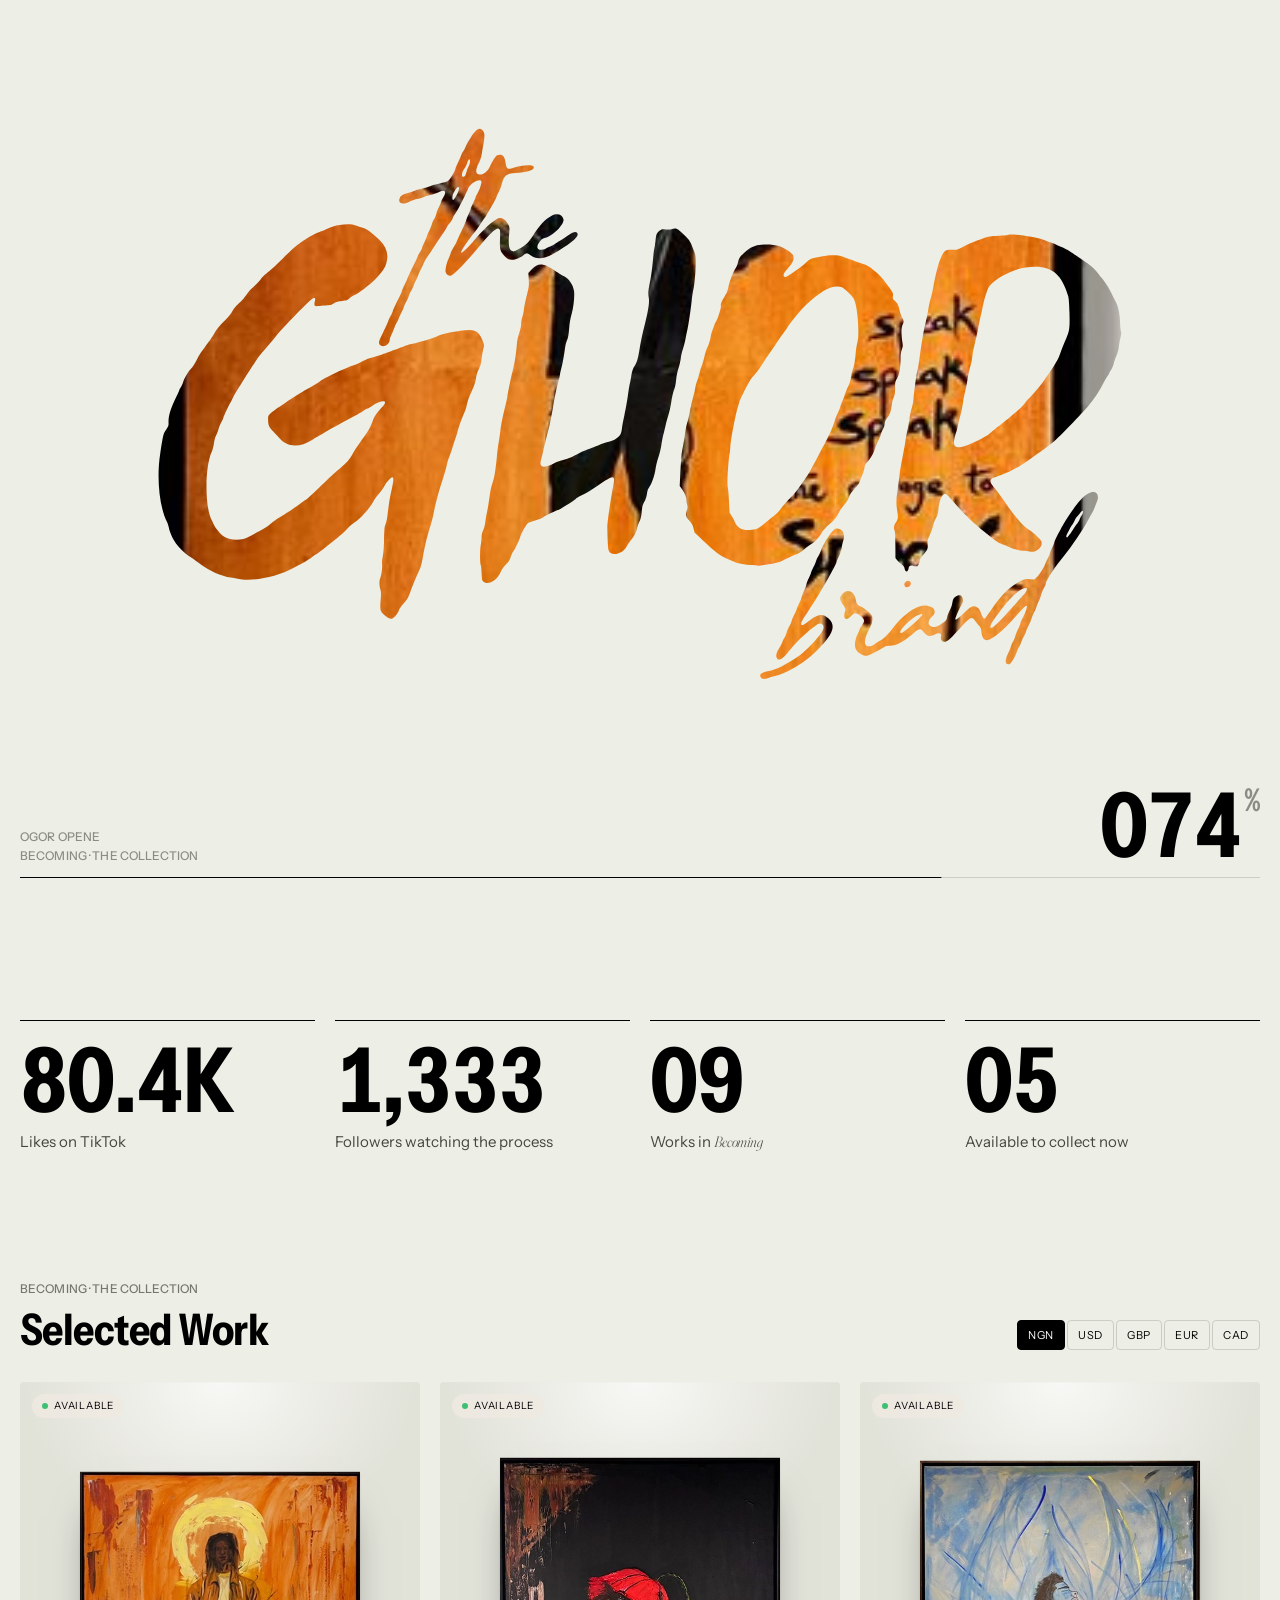
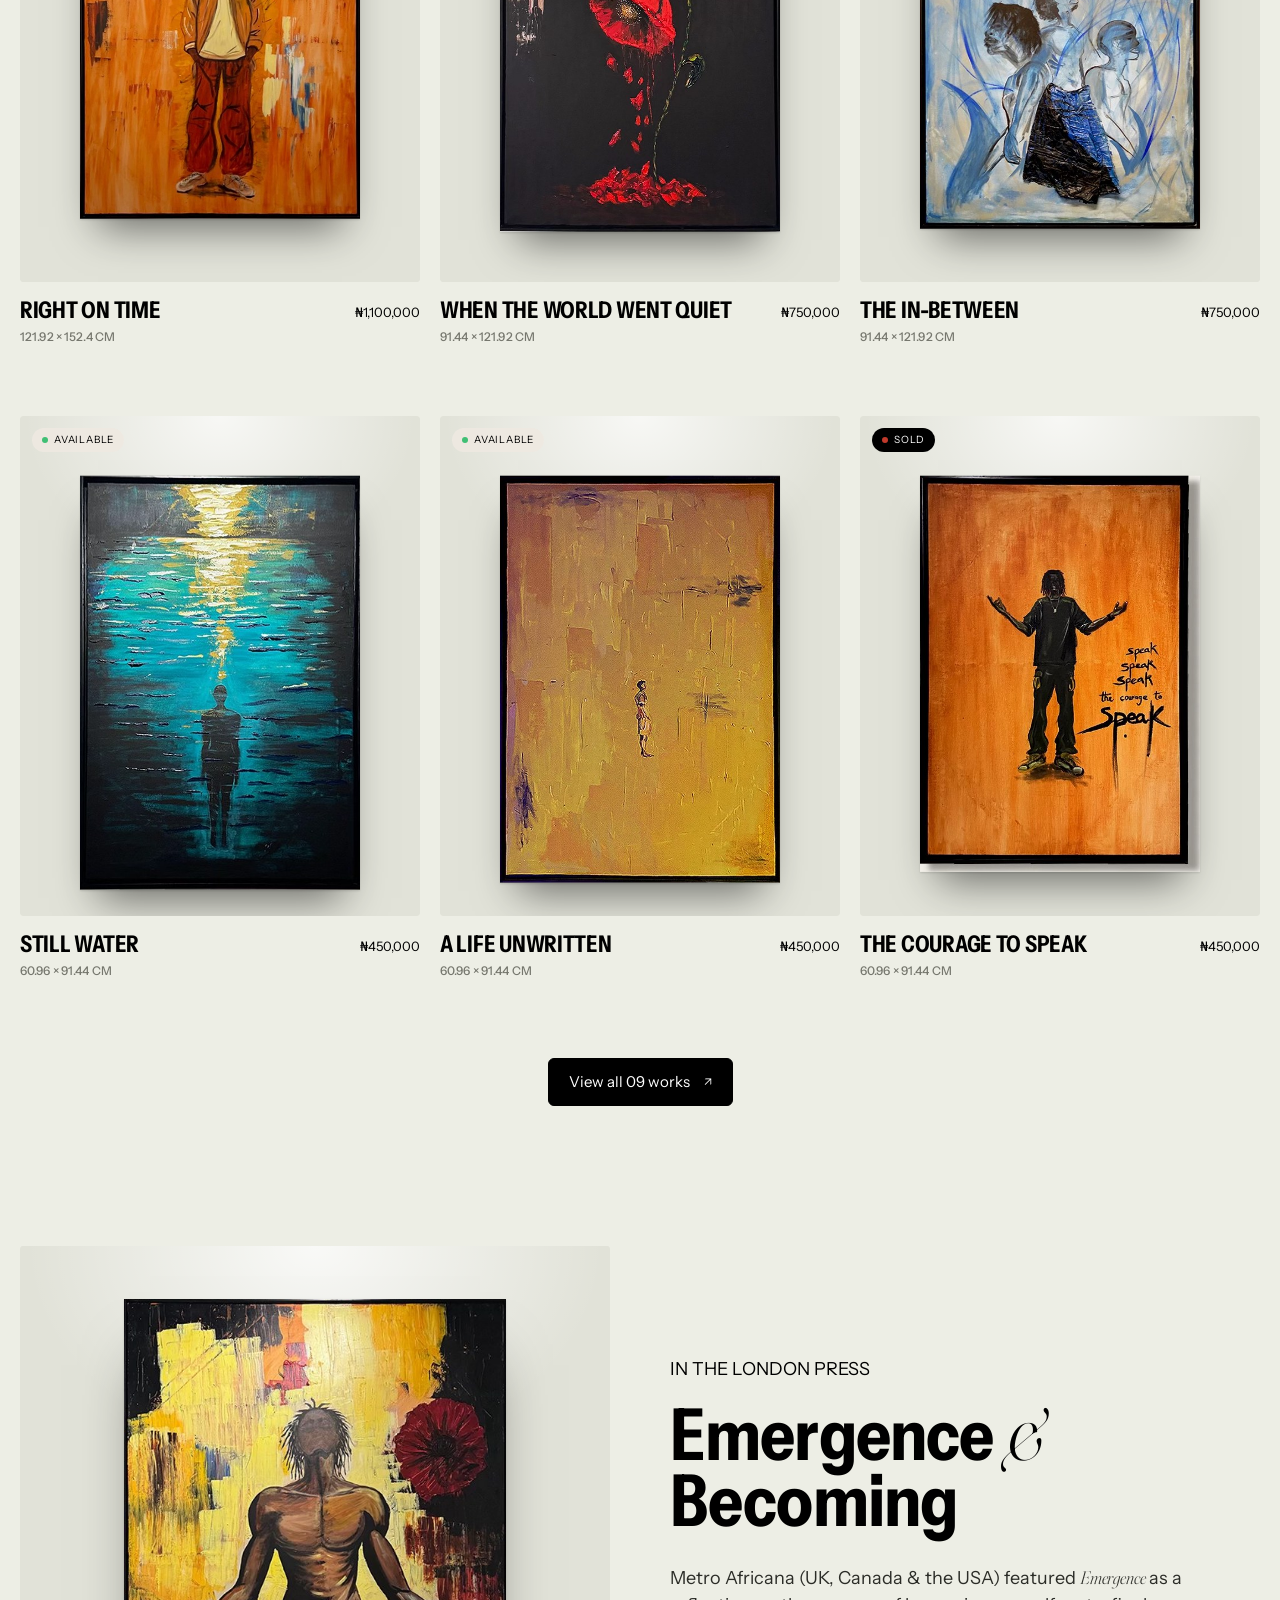
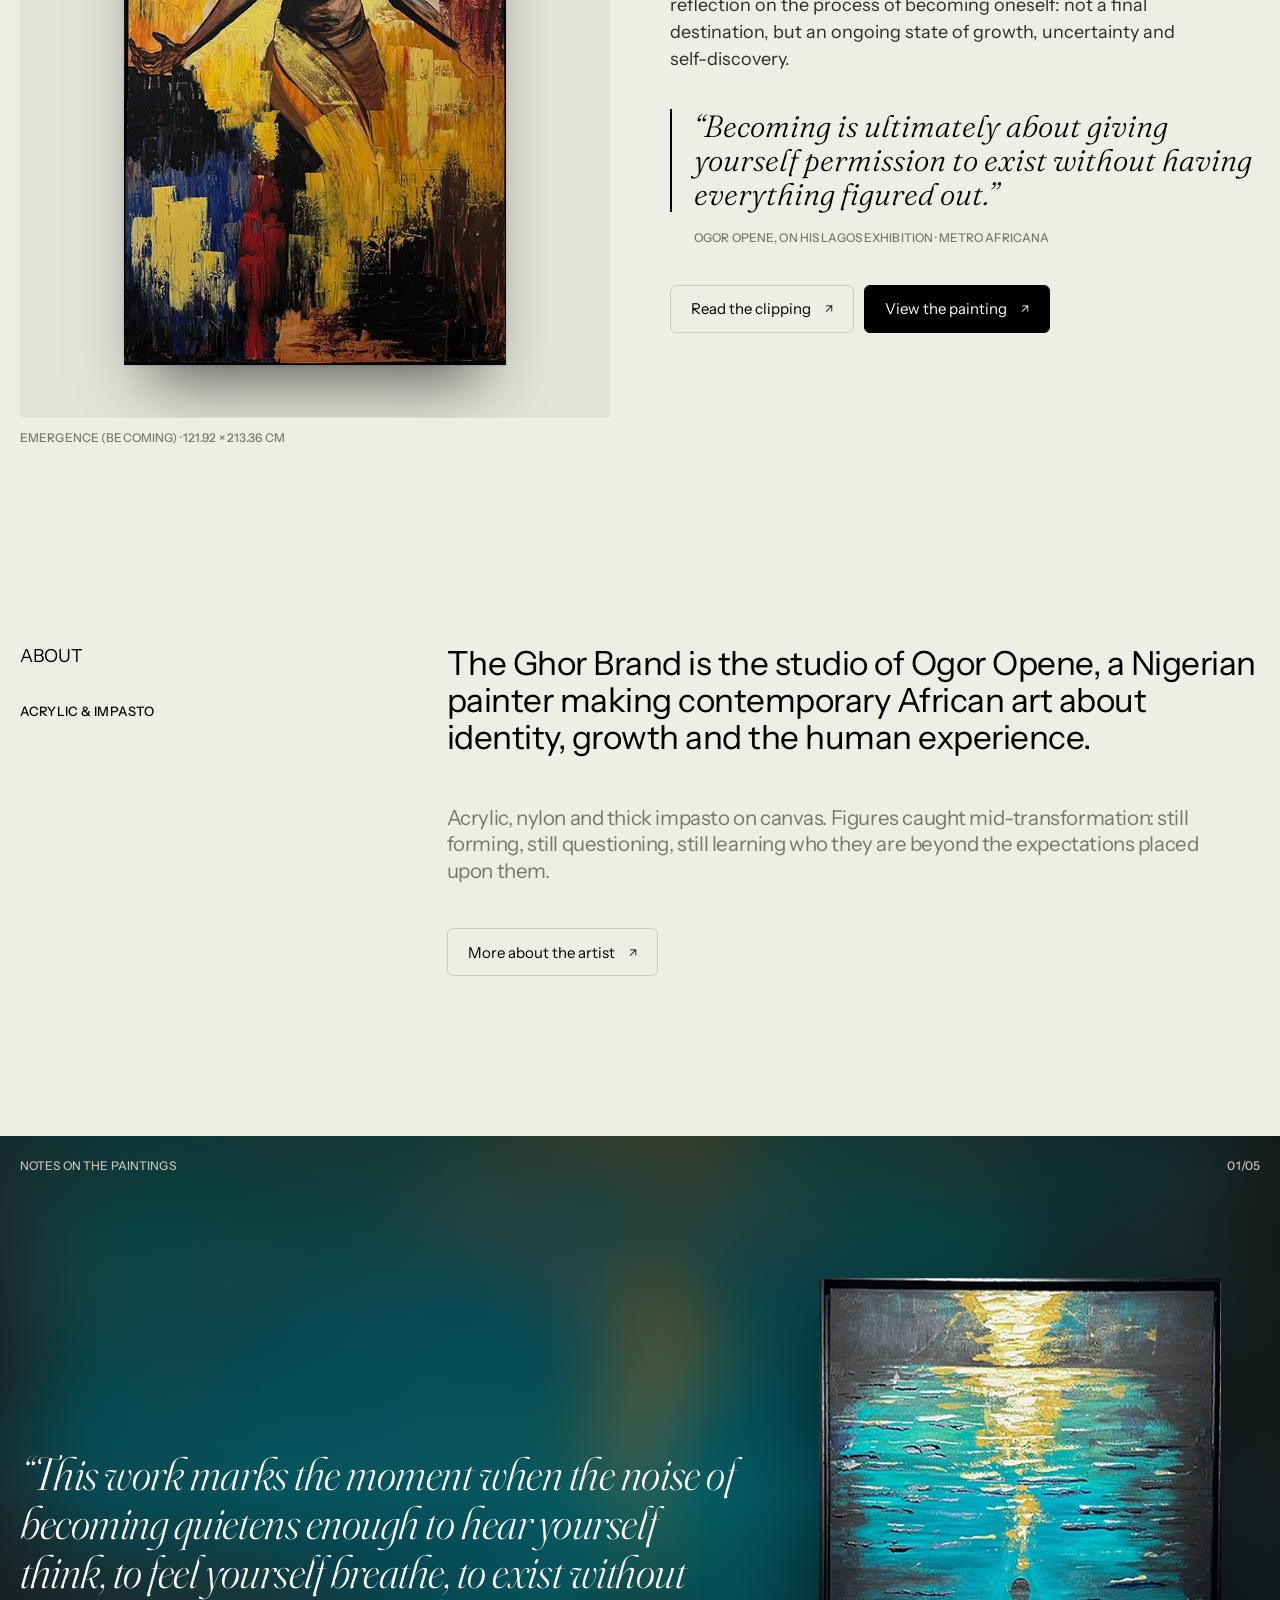
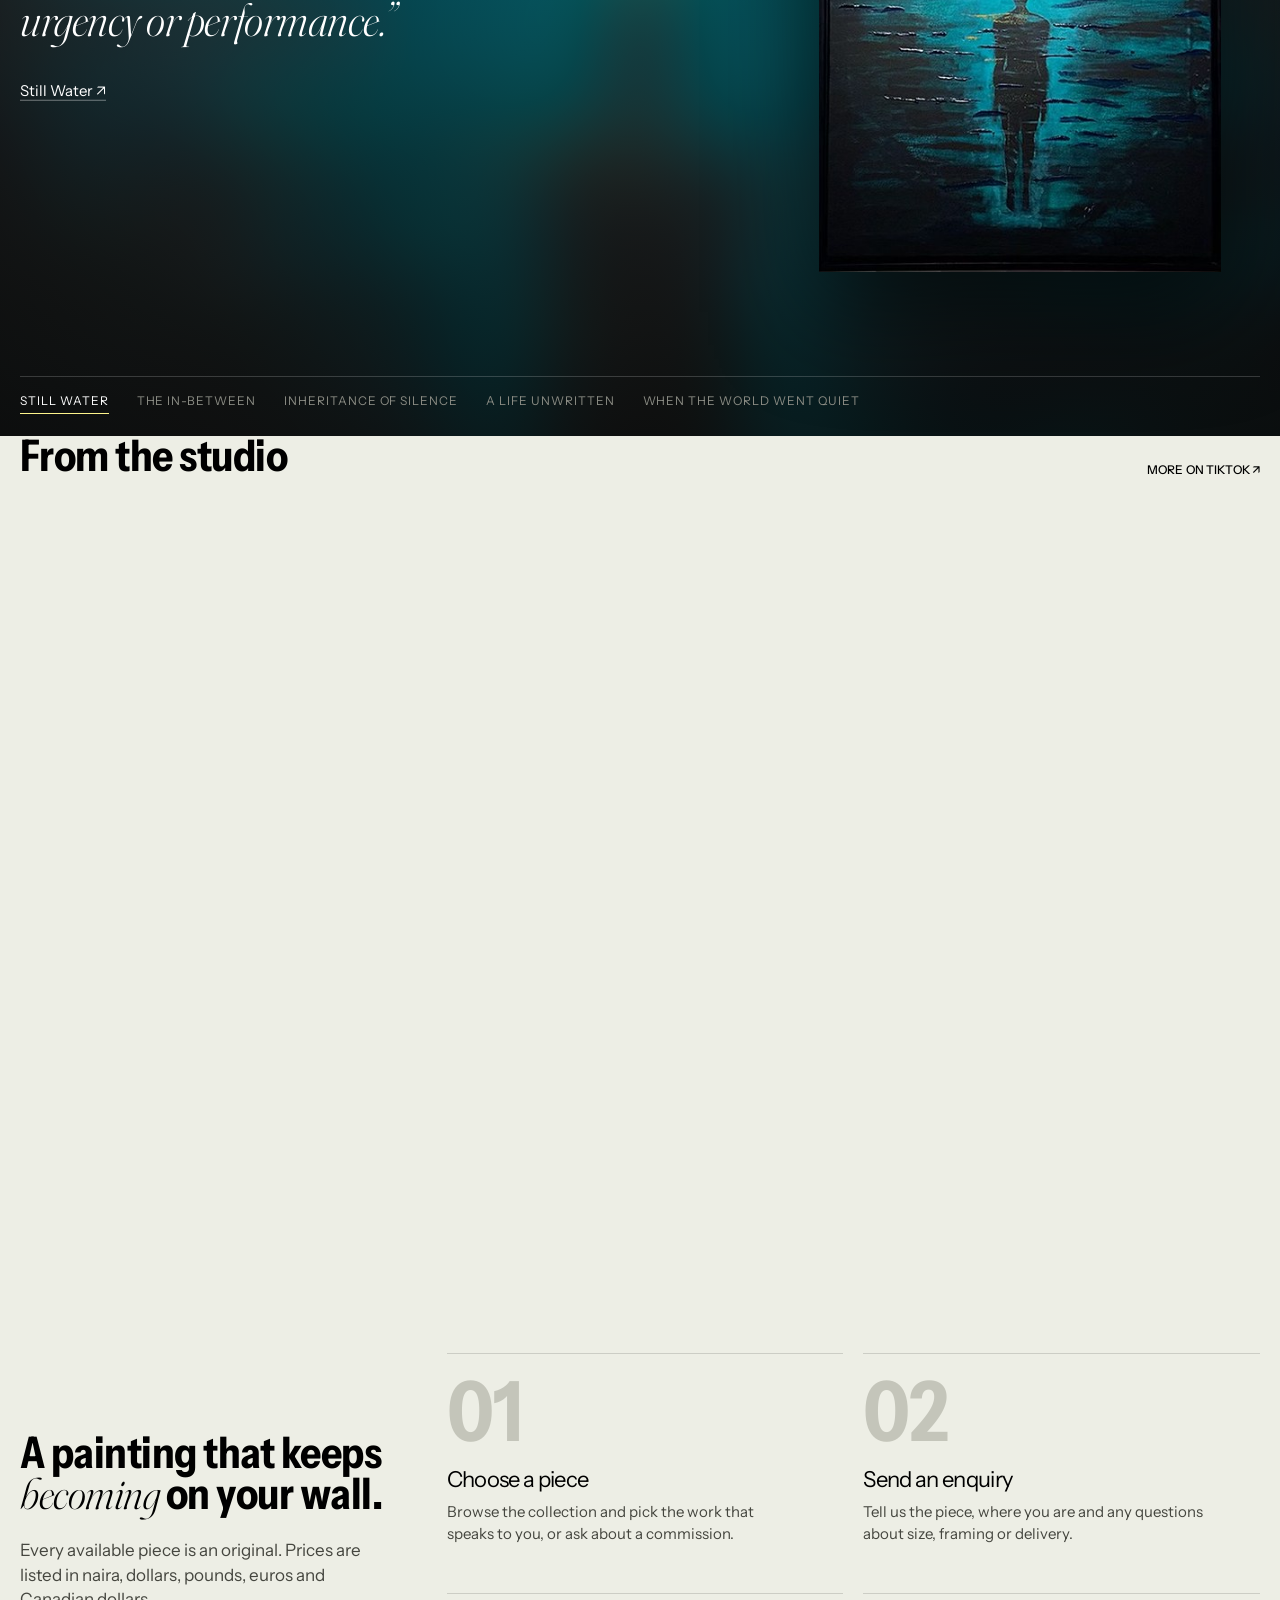
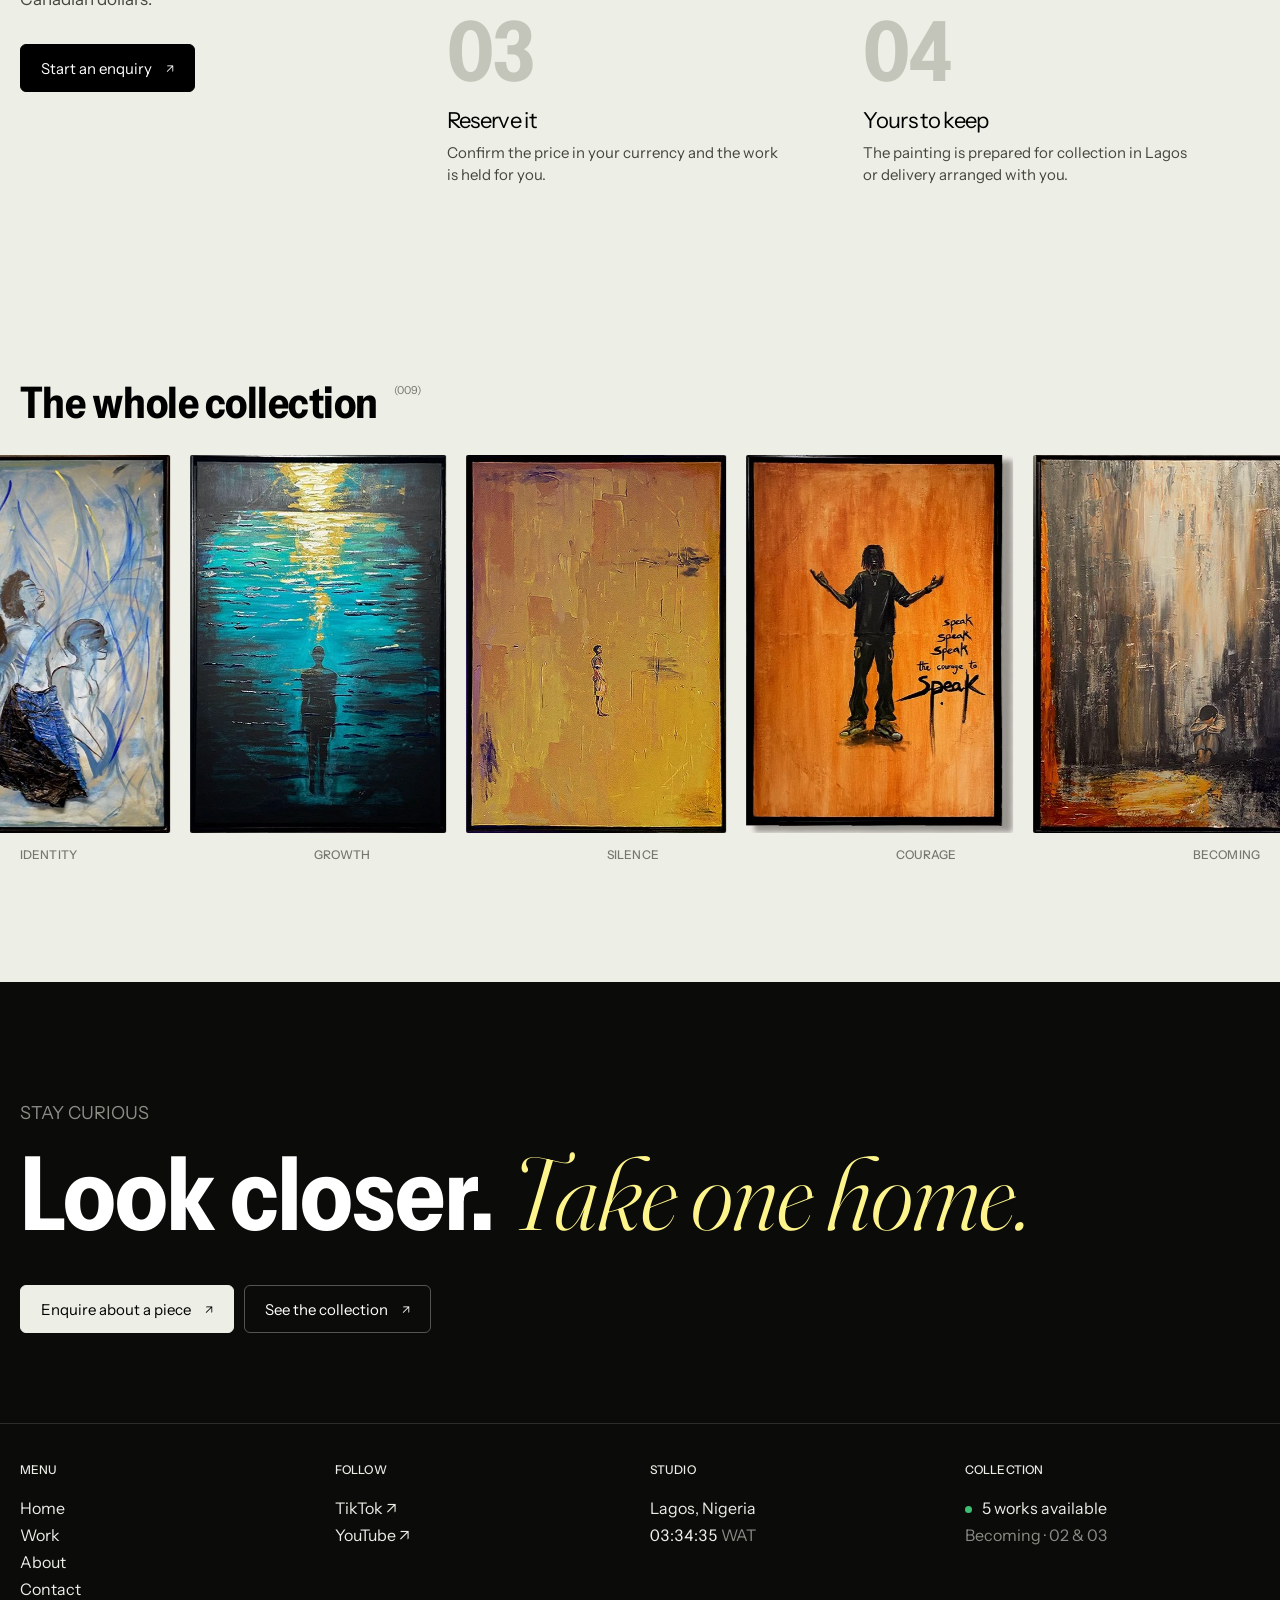
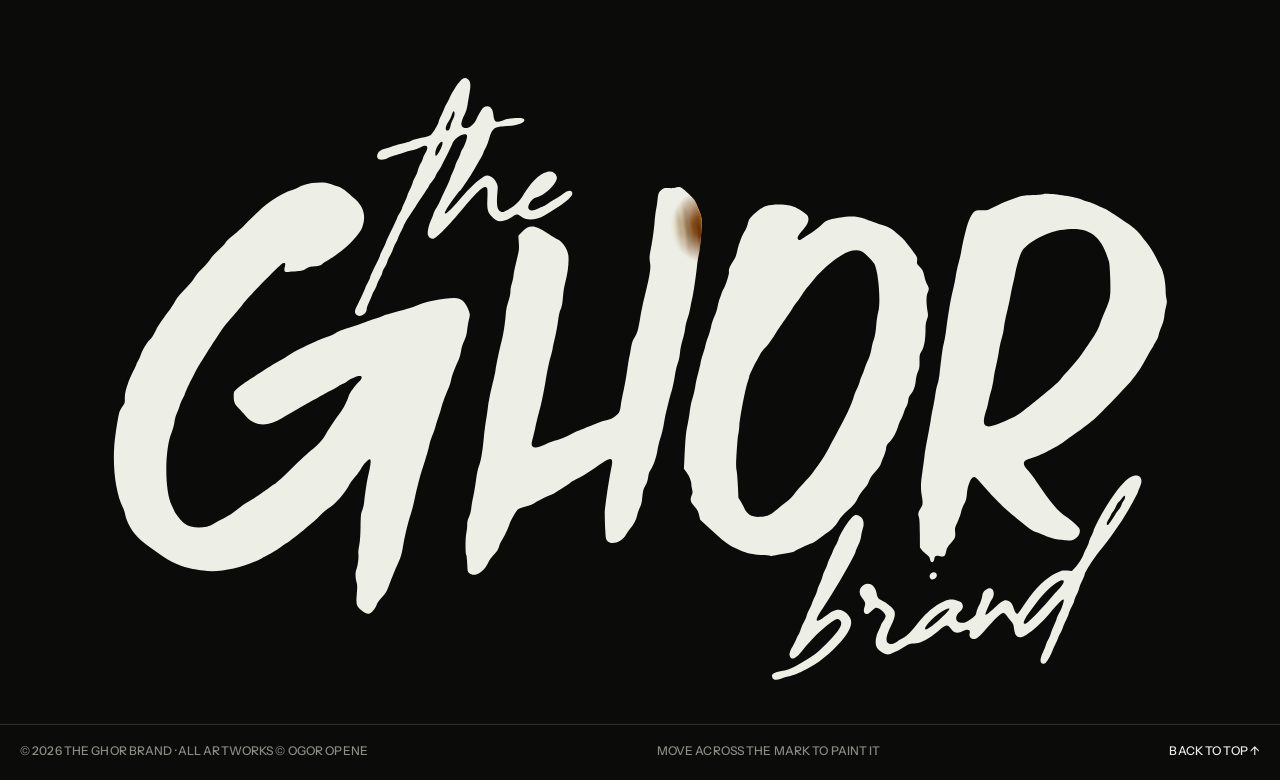
==== commit a9a2eec4: "Restyle after auge-xp.com: type system, stage home, card menu - Typography: bold condensed display g" ====
--- a/index.html
+++ b/index.html
@@ -13,33 +13,28 @@
   <script>(function(d,s){if(s.getItem("ghor-pt"))d.classList.add("pt-in");else if(!s.getItem("ghor-seen")&&!matchMedia("(prefers-reduced-motion: reduce)").matches)d.classList.add("preload");})(document.documentElement,sessionStorage);</script>
   <link rel="preconnect" href="https://fonts.googleapis.com" />
   <link rel="preconnect" href="https://fonts.gstatic.com" crossorigin />
-  <link href="https://fonts.googleapis.com/css2?family=Cormorant+Garamond:ital,wght@0,400;0,500;1,400;1,500&family=Inter+Tight:wght@300;400;500&family=JetBrains+Mono:wght@400;500&display=swap" rel="stylesheet" />
+  <link href="https://fonts.googleapis.com/css2?family=Fraunces:ital,opsz,wght@1,9..144,300&family=Instrument+Sans:wdth,wght@75..100,400..700&display=swap" rel="stylesheet" />
   <link rel="stylesheet" href="styles.css" />
 </head>
 <body data-page="home">
   <main>
-    <!-- Hero: full-bleed studio film -->
-    <section class="hero" id="top">
-      <video class="hero-video" id="hero-video" autoplay muted loop playsinline preload="auto"
-        data-desktop="assets/media/hero.mp4" data-mobile="assets/media/hero-mobile.mp4"
-        data-poster-desktop="assets/media/hero-poster.jpg" data-poster-mobile="assets/media/hero-mobile.jpg"></video>
-      <div class="hero-shade"></div>
-      <div class="hero-content" id="hero-content" data-manual>
-        <p class="hero-eyebrow" data-split="wipe">Becoming · The Collection · Ogor Opene</p>
-        <h1 class="hero-title" data-split="wipe">Becoming,<br /><em>one layer</em> at a time.</h1>
-        <div class="hero-row">
-          <p class="hero-sub" data-split="wipe">Original paintings exploring identity, growth and the human experience. Painted in Lagos, collected worldwide.</p>
-          <div class="hero-btns">
-            <a href="work.html" class="btn btn-light"><span class="bnd-hov">View the collection</span><i>↗</i></a>
-            <a href="contact.html" class="btn btn-glass"><span class="bnd-hov">Enquire about a piece</span><i>↗</i></a>
+    <!-- Stage: drifting strip of paintings and studio films over a giant wordmark -->
+    <section class="stage" id="top">
+      <div class="strip" id="strip" aria-label="Paintings and studio films"><div class="strip-track" id="strip-track"></div></div>
+      <div class="stage-foot">
+        <h1 class="stage-word" aria-label="The Ghor Brand"><span class="sw-in">GHOR</span><i class="dia" aria-hidden="true"></i></h1>
+        <div class="stage-copy">
+          <p class="stage-k">The Ghor Brand©</p>
+          <p class="stage-d">Contemporary African art by Ogor Opene, exploring identity, growth and the human experience. Stay curious. Look closer.</p>
+          <div class="stage-btns">
+            <a href="work.html" class="btn"><span class="bnd-hov">View the collection</span><i>↗</i></a>
+            <a href="contact.html" class="btn btn-ghost"><span class="bnd-hov">Enquire</span><i>↗</i></a>
           </div>
         </div>
       </div>
-      <div class="hero-bar mono" id="hero-bar">
-        <span><i class="f-dot"></i><b id="hero-avail">05</b> originals available</span>
-        <span class="hide-sm">From <b data-from>₦450,000</b></span>
-        <span class="hide-sm">Featured in Metro Africana, London</span>
-        <a href="#work" class="hero-scroll"><i></i>Scroll</a>
+      <div class="stage-bar mono">
+        <span>© <span data-year></span> · Ogor Opene <b>|</b> Lagos <span data-clock>--:--:--</span> <b>|</b> <span id="stage-avail">05</span> originals available</span>
+        <span class="hide-sm"><a href="https://www.tiktok.com/@theghorbrand" target="_blank" rel="noopener">TikTok</a> <b>|</b> <a href="https://www.youtube.com/@theghorbrand" target="_blank" rel="noopener">YouTube</a></span>
       </div>
     </section>
 
--- a/styles.css
+++ b/styles.css
@@ -4,25 +4,31 @@
    Signature easing: cubic-bezier(.771,.029,.189,1.007)
    ========================================================= */
 :root {
-  --ink: #16120e;
-  --dark: #120f0c;
-  --grey: #5e574f;
-  --muted: #8d847a;
-  --soft: #cfc5b8;
-  --line: rgba(22, 18, 14, .14);
-  --tag: rgba(22, 18, 14, .07);
-  --paper: #efe9e1;
-  --wall: #e5ddd1;
-  --bronze: #94704f;
-  --ochre: #d3792a;
-  --live: #4fbf7e;
+  --ink: #000;
+  --dark: #0b0b0a;
+  --grey: #45463f;
+  --muted: #76776e;
+  --soft: #c4c5ba;
+  --line: rgba(0, 0, 0, .14);
+  --tag: rgba(0, 0, 0, .06);
+  --paper: #edeee5;
+  --wall: #e1e2d8;
+  --accent: #fdf48b;
+  --bronze: #000;
+  --ochre: #fdf48b;
+  --live: #3fbf74;
   --pad: 20px;
   --headH: 64px;
   --ease: cubic-bezier(.771, .029, .189, 1.007);
   --expo: cubic-bezier(.19, 1, .22, 1);
-  --sans: "Inter Tight", "Helvetica Neue", Helvetica, Arial, sans-serif;
-  --serif: "Cormorant Garamond", "Cormorant", Georgia, "Times New Roman", serif;
-  --mono: "JetBrains Mono", ui-monospace, Menlo, monospace;
+  /* Type. Free stand-ins for the reference faces; see README to swap in the licensed ones.
+     display: Greed Bold -> Instrument Sans Bold, 85% width
+     sans:    PP Neue Montreal -> Instrument Sans
+     serif:   Farnham Display Light Italic -> Fraunces Light Italic */
+  --display: "Greed", "Instrument Sans", "Helvetica Neue", Arial, sans-serif;
+  --sans: "PP Neue Montreal", "Instrument Sans", "Helvetica Neue", Helvetica, Arial, sans-serif;
+  --serif: "Farnham Display", "Fraunces", Georgia, "Times New Roman", serif;
+  --mono: var(--sans);
   --logo: url("assets/brand/ghor-logo.svg");
   --logoR: 1595 / 917;
 }
@@ -38,10 +44,8 @@
 .lenis.lenis-stopped { overflow: hidden; }
 body {
   font-family: var(--sans); color: var(--ink);
-  background: var(--paper) url("assets/texture/canvas.png") repeat;
-  background-size: 256px 256px;
-  background-blend-mode: normal;
-  letter-spacing: -0.01em;
+  background: var(--paper);
+  letter-spacing: 0;
   -webkit-font-smoothing: antialiased; -moz-osx-font-smoothing: grayscale;
 }
 img, video { display: block; max-width: 100%; }
@@ -49,12 +53,12 @@
 a { color: inherit; text-decoration: none; }
 button, input, select, textarea { font: inherit; color: inherit; }
 button { background: none; border: 0; cursor: pointer; }
-em { font-family: var(--serif); font-style: italic; }
-.mono { font-family: var(--mono); font-size: 11px; letter-spacing: .06em; text-transform: uppercase; }
-.label { color: var(--muted); font-size: 18px; letter-spacing: -0.02em; }
-.h2 { font-family: var(--serif); font-size: clamp(34px, 3.4vw, 56px); font-weight: 400; letter-spacing: -0.02em; line-height: .98; }
-.h2 em, .page-title em, .ab-title em, .ct-title em, .f-title em, .hero-title em, .piece-title em, .feature-title em { color: var(--bronze); }
-.eyebrow { font-family: var(--mono); font-size: 11px; letter-spacing: .08em; text-transform: uppercase; color: var(--muted); }
+em { font-family: var(--serif); font-style: italic; font-weight: 300; font-stretch: 100%; font-variation-settings: "opsz" 144; letter-spacing: -0.01em; }
+.mono { font-family: var(--sans); font-size: 12px; font-weight: 500; letter-spacing: .01em; text-transform: uppercase; }
+.label { color: var(--ink); font-size: 18px; text-transform: uppercase; letter-spacing: 0; }
+.h2 { font-family: var(--display); font-size: clamp(34px, 3.4vw, 56px); font-weight: 400; letter-spacing: -0.02em; line-height: .98; }
+.h2 em, .page-title em, .ab-title em, .ct-title em, .piece-title em, .feature-title em { color: inherit; }
+.eyebrow { font-family: var(--sans); font-size: 12px; font-weight: 500; letter-spacing: .01em; text-transform: uppercase; color: var(--ink); }
 
 /* ---------- The Ghor mark (SVG used as a mask so it takes currentColor) ---------- */
 .logo {
@@ -64,6 +68,7 @@
 
 /* ---------- Film grain ---------- */
 .grain {
+  display: none;
   position: fixed; inset: -100%; z-index: 200; pointer-events: none; opacity: .045; mix-blend-mode: multiply;
   background: url("assets/texture/grain.png") repeat; background-size: 180px;
   animation: grain .9s steps(6) infinite;
@@ -76,17 +81,17 @@
 /* ---------- Buttons ---------- */
 .btn {
   display: inline-flex; align-items: center; gap: 14px; height: 48px; padding: 0 20px;
-  font-size: 15px; border-radius: 999px; white-space: nowrap;
+  font-size: 15px; border-radius: 6px; white-space: nowrap;
   background: var(--ink); color: #fff; border: 1px solid var(--ink);
   transition: background-color .3s var(--ease), color .3s var(--ease), border-color .3s var(--ease);
 }
 .btn i { font-style: normal; font-size: 12px; transition: transform .5s var(--expo); }
 .btn:hover i { transform: translate(3px, -3px); }
-.btn:hover { background: var(--bronze); border-color: var(--bronze); }
+.btn:hover { background: var(--accent); border-color: var(--accent); color: var(--ink); }
 .btn-ghost { background: transparent; color: var(--ink); border-color: var(--line); }
 .btn-ghost:hover { background: var(--ink); border-color: var(--ink); color: #fff; }
 .btn-light { background: var(--paper); color: var(--ink); border-color: var(--paper); }
-.btn-light:hover { background: var(--ochre); border-color: var(--ochre); color: #fff; }
+.btn-light:hover { background: var(--accent); border-color: var(--accent); color: var(--ink); }
 .btn-ghost-light { background: transparent; color: #fff; border-color: rgba(255,255,255,.3); }
 .btn-ghost-light:hover { background: #fff; border-color: #fff; color: var(--ink); }
 .btn-glass { background: rgba(255,255,255,.12); color: #fff; backdrop-filter: blur(10px); -webkit-backdrop-filter: blur(10px); border-color: rgba(255,255,255,.25); }
@@ -124,7 +129,7 @@
 
 /* ---------- Page transition ---------- */
 .pt {
-  position: fixed; inset: 0; z-index: 150; background: var(--dark); color: var(--paper); pointer-events: none;
+  position: fixed; inset: 0; z-index: 150; background: var(--paper); color: var(--ink); pointer-events: none;
   display: grid; place-items: center;
   clip-path: inset(100% 0 0 0);
 }
@@ -146,70 +151,50 @@
 html.nav-hide .nav { transform: translateY(calc(-1 * var(--headH))); transition: transform .45s var(--ease); }
 .nav-logo { display: block; line-height: 0; transition: transform .6s var(--expo); }
 .nav-logo:hover { transform: rotate(-3deg) scale(1.04); }
-.nav-logo .logo { height: 42px; }
-.nav-toggle { display: inline-flex; align-items: center; gap: 12px; height: 40px; padding: 0 2px; font-size: 15px; color: inherit; }
-.nav-toggle-t { display: inline-block; min-width: 44px; text-align: left; }
-.burger { position: relative; width: 24px; height: 12px; display: block; }
-.burger i { position: absolute; right: 0; height: 1.5px; background: currentColor; border-radius: 2px; transition: transform .6s var(--ease), width .5s var(--ease), top .5s var(--ease); }
-.burger i:nth-child(1) { top: 0; width: 100%; }
-.burger i:nth-child(2) { top: calc(100% - 1.5px); width: 62%; }
-.nav-toggle:hover .burger i:nth-child(2) { width: 100%; }
-.nav-toggle:hover .burger i:nth-child(1) { width: 62%; }
-.menu-open .burger i { width: 100% !important; top: calc(50% - .75px); }
-.menu-open .burger i:nth-child(1) { transform: rotate(45deg); }
-.menu-open .burger i:nth-child(2) { transform: rotate(-45deg); }
-
-/* ---------- Menu overlay ---------- */
+.nav-logo .logo { height: 46px; }
+/* ---------- Menu: black card that opens from the bottom-right button (all screens) ---------- */
+.mbox { position: fixed; z-index: 70; right: var(--pad); bottom: var(--pad); display: flex; flex-direction: column; align-items: flex-end; }
+.is-loading .mbox { opacity: 0; }
+.mbtn {
+  position: relative; z-index: 2; width: 52px; height: 40px; border-radius: 6px; background: var(--ink);
+  display: grid; place-items: center; transition: transform .5s var(--expo), background .3s var(--ease);
+}
+.mbtn:hover { transform: scale(1.06); }
+.mbtn i { position: absolute; left: 14px; right: 14px; height: 2px; background: var(--accent); border-radius: 1px; transition: transform .6s var(--ease), top .5s var(--ease); }
+.mbtn i:nth-child(1) { top: 15px; } .mbtn i:nth-child(2) { top: 23px; }
+.menu-open .mbtn i { top: 19px; }
+.menu-open .mbtn i:nth-child(1) { transform: rotate(45deg); }
+.menu-open .mbtn i:nth-child(2) { transform: rotate(-45deg); }
 .menu {
-  position: fixed; inset: 0; z-index: 55; color: #f1ebe2;
-  /* warm glow painted directly on the panel: nothing extends past the viewport */
-  background:
-    radial-gradient(60% 55% at 78% 38%, rgba(211,121,42,.16), transparent 70%),
-    radial-gradient(50% 45% at 12% 95%, rgba(148,112,79,.18), transparent 70%),
-    var(--dark);
-  display: flex; flex-direction: column; gap: clamp(16px, 3vh, 28px);
-  padding: calc(var(--headH) + clamp(8px, 3vh, 28px)) var(--pad) clamp(14px, 2.4vh, 22px);
-  clip-path: inset(0 0 100% 0); visibility: hidden; overflow-x: hidden; overflow-y: auto; overscroll-behavior: contain;
-  transition: clip-path .9s var(--ease), visibility 0s .9s;
-}
-.menu.open { clip-path: inset(0 0 0 0); visibility: visible; transition: clip-path .9s var(--ease), visibility 0s; }
-.menu-grid { flex: 1 0 auto; display: grid; grid-template-columns: 1.25fr 1fr; gap: 40px; }
-.menu-links { display: flex; flex-direction: column; justify-content: center; border-top: 1px solid rgba(255,255,255,.14); }
-.menu-links a { display: grid; grid-template-columns: 56px 1fr auto; align-items: baseline; gap: 12px; padding: clamp(6px, 1.2vh, 12px) 0; border-bottom: 1px solid rgba(255,255,255,.14); transition: opacity .5s var(--ease); }
-.menu-links a.dim { opacity: .28; }
-.ml-i { color: #8f877d; }
-.ml-t { display: block; font-family: var(--serif); font-size: clamp(34px, min(8.5vw, (100vh - 430px) / 4.4), 140px); letter-spacing: -0.02em; line-height: .95; padding-bottom: .06em; }
-.ml-tt { display: inline-block; padding-right: .08em; clip-path: inset(-.2em -.3em 100% -.1em); transform: translateY(.35em); transition: clip-path 1s var(--ease), transform 1s var(--ease), translate .6s var(--expo); transition-delay: calc(.25s + var(--i) * 80ms), calc(.25s + var(--i) * 80ms), 0s; }
-.menu.open .ml-tt { clip-path: inset(-.2em -.3em -.3em -.1em); transform: none; }
-.menu-links a:hover .ml-tt { translate: 1.2rem 0; font-style: italic; }
-.menu-links a.cur .ml-t::after { content: ""; display: inline-block; width: .12em; height: .12em; border-radius: 50%; background: var(--ochre); margin-left: .12em; vertical-align: .6em; }
-.ml-s { color: #8f877d; opacity: 0; transform: translateY(8px); transition: opacity .6s var(--ease), transform .6s var(--ease); transition-delay: calc(.45s + var(--i) * 80ms); }
-.menu.open .ml-s { opacity: 1; transform: none; }
-.menu-preview { position: relative; min-height: 240px; }
-.mp { position: absolute; inset: 0; margin: 0; overflow: hidden; border-radius: 4px; clip-path: inset(100% 0 0 0 round 4px); transition: clip-path .9s var(--ease); background: #1d1813; }
-.mp-bg { position: absolute; inset: -10%; background-size: cover; background-position: center; filter: blur(30px) brightness(.55) saturate(1.2); }
-.mp img { position: absolute; inset: 8% 10%; width: 80%; height: 84%; object-fit: contain; transform: scale(1.1); filter: drop-shadow(0 30px 40px rgba(0,0,0,.5)); transition: transform 1.4s var(--ease); }
-.mp figcaption { position: absolute; left: 14px; bottom: 12px; color: #fff; }
-.menu.open .mp.act { clip-path: inset(0 0 0 0 round 4px); z-index: 1; transition-delay: .2s; }
-.menu.open .mp.act img { transform: scale(1); transition-delay: .2s; }
-.menu-strip { flex: none; overflow: hidden; }
-.menu-h { color: #8f877d; margin-bottom: 12px; }
-.ms-row { display: grid; grid-template-columns: repeat(6, 1fr); gap: 10px; }
-.ms { position: relative; display: block; height: clamp(70px, 13vh, 140px); overflow: hidden; border-radius: 3px; background: #241d17; opacity: 0; transform: translateY(24px); transition: opacity .8s var(--ease), transform .8s var(--ease); transition-delay: calc(.5s + var(--i) * 60ms); }
-.menu.open .ms { opacity: 1; transform: none; }
-.ms img { width: 100%; height: 100%; object-fit: cover; transition: scale .8s var(--ease); }
-.ms span { position: absolute; left: 8px; bottom: 6px; right: 8px; color: #fff; font-size: 9.5px; opacity: 0; transform: translateY(4px); transition: opacity .4s var(--ease), transform .4s var(--ease); white-space: nowrap; overflow: hidden; text-overflow: ellipsis; text-shadow: 0 1px 8px rgba(0,0,0,.7); }
-.ms:hover img { scale: 1.06; }
-.ms:hover span { opacity: 1; transform: none; }
-.menu-foot { flex: none; display: flex; justify-content: space-between; align-items: center; gap: 16px 28px; flex-wrap: wrap; border-top: 1px solid rgba(255,255,255,.14); padding-top: 18px; opacity: 0; transition: opacity .8s var(--ease) .6s; }
-.menu.open .menu-foot { opacity: 1; }
-.mf-links, .mf-meta { display: flex; gap: 22px; flex-wrap: wrap; color: #d6cfc5; }
-.mf-meta { color: #8f877d; }
-.mf-meta [data-clock] { color: #d6cfc5; font-variant-numeric: tabular-nums; }
+  position: absolute; right: 0; bottom: 0; width: min(340px, calc(100vw - 2 * var(--pad)));
+  max-height: calc(100vh - 2 * var(--pad) - var(--headH)); overflow-y: auto; overscroll-behavior: contain;
+  background: var(--ink); color: #fff; border-radius: 10px;
+  padding: 26px 26px 60px; display: flex; flex-direction: column; align-items: flex-end; gap: 22px;
+  clip-path: inset(calc(100% - 40px) 0 0 calc(100% - 52px) round 6px); visibility: hidden;
+  transition: clip-path .75s var(--ease), visibility 0s .75s;
+}
+.menu.open { clip-path: inset(0 0 0 0 round 10px); visibility: visible; transition: clip-path .75s var(--ease), visibility 0s; }
+.menu-links { display: flex; flex-direction: column; align-items: flex-end; }
+.menu-links a { display: flex; align-items: baseline; gap: 12px; padding: 2px 0; }
+.ml-i { font-size: 11px; color: #77786f; opacity: 0; transition: opacity .4s var(--ease); }
+.ml-t { display: block; font-size: clamp(32px, 2.7vw, 40px); line-height: 1.14; letter-spacing: -0.01em; }
+.ml-tt { display: inline-block; clip-path: inset(-.2em -.2em 100% -.2em); transform: translateY(.4em); transition: clip-path .8s var(--ease), transform .8s var(--ease), translate .5s var(--expo); transition-delay: calc(.18s + var(--i) * 60ms), calc(.18s + var(--i) * 60ms), 0s; }
+.menu.open .ml-tt { clip-path: inset(-.2em -.2em -.3em -.2em); transform: none; }
+.menu-links a:hover .ml-tt { translate: -.4rem 0; }
+.menu-links a:hover .ml-i { opacity: 1; }
+.menu-links a.cur .ml-tt::before { content: ""; display: inline-block; width: .2em; height: .2em; background: var(--accent); transform: rotate(45deg); margin-right: .32em; vertical-align: .32em; }
+.menu-meta { display: flex; flex-direction: column; align-items: flex-end; gap: 8px; width: 100%; padding-top: 16px; border-top: 1px solid rgba(255,255,255,.16); color: #a3a49b; opacity: 0; transition: opacity .6s var(--ease) .35s; }
+.menu.open .menu-meta { opacity: 1; }
+.menu-meta .mf-links { display: flex; gap: 14px; flex-wrap: wrap; justify-content: flex-end; color: #fff; }
+.menu-meta [data-clock] { color: #fff; font-variant-numeric: tabular-nums; }
+.menu-cta { margin-top: 2px; }
+.menu-cta.btn { height: 42px; background: var(--accent); border-color: var(--accent); color: var(--ink); }
+.menu-cta.btn:hover { background: #fff; border-color: #fff; }
+.menu-dot { position: absolute; right: 74px; bottom: 16px; width: 8px; height: 8px; background: var(--accent); transform: rotate(45deg); }
 
 /* ---------- Preloader ---------- */
-html.preload body::before { content: ""; position: fixed; inset: 0; z-index: 170; background: var(--dark); }
-.pl { position: fixed; inset: 0; z-index: 180; background: var(--dark); color: #f1ebe2; display: grid; grid-template-rows: 1fr auto auto; padding: 22px var(--pad); clip-path: inset(0 0 0 0); }
+html.preload body::before { content: ""; position: fixed; inset: 0; z-index: 170; background: var(--paper); }
+.pl { position: fixed; inset: 0; z-index: 180; background: var(--paper); color: var(--ink); display: grid; grid-template-rows: 1fr auto auto; padding: 22px var(--pad); clip-path: inset(0 0 0 0); }
 .pl.wipe { clip-path: inset(0 0 100% 0); transition: clip-path 1.05s var(--ease); }
 .pl-mark { align-self: center; justify-self: center; width: min(78vw, 62vh * 1.74); aspect-ratio: var(--logoR); position: relative; overflow: hidden; }
 .pl-paint {
@@ -222,54 +207,51 @@
 .pl-foot { display: flex; justify-content: space-between; align-items: flex-end; gap: 20px; padding-bottom: 14px; opacity: 0; transition: opacity .8s var(--ease) .5s; }
 .pl.in .pl-foot { opacity: 1; }
 .pl.out .pl-foot { opacity: 0; transition: opacity .4s var(--ease); }
-.pl-meta { display: flex; flex-direction: column; gap: 4px; color: #8f877d; }
-.pl-count { font-family: var(--serif); font-size: clamp(48px, 7vw, 108px); line-height: .85; font-variant-numeric: tabular-nums lining-nums; }
-.pl-pc { font-size: .35em; vertical-align: top; margin-left: .1em; color: #8f877d; }
-.pl-bar { height: 1px; background: rgba(255,255,255,.14); overflow: hidden; }
-.pl-bar i { display: block; height: 100%; background: var(--ochre); transform: scaleX(0); transform-origin: left; }
-
-/* ---------- Home: full-bleed hero ---------- */
-.hero {
-  position: relative; height: 100vh; height: 100svh; min-height: 560px; background: var(--dark); overflow: hidden; color: #fff;
-  clip-path: inset(var(--ht, 0%) var(--hr, 0%) var(--hb, 0%) var(--hl, 0%) round var(--hrad, 0px));
-}
-.hero-video { position: absolute; inset: 0; width: 100%; height: 100%; object-fit: cover; transform: scale(1.04); will-change: transform; }
-.hero-shade {
-  position: absolute; inset: 0;
-  background:
-    linear-gradient(180deg, rgba(18,15,12,.45), rgba(18,15,12,0) 22%),
-    linear-gradient(0deg, rgba(18,15,12,.92), rgba(18,15,12,.55) 32%, rgba(18,15,12,0) 62%),
-    linear-gradient(90deg, rgba(18,15,12,.45), rgba(18,15,12,0) 60%);
-}
-.hero-content { position: absolute; left: var(--pad); right: var(--pad); bottom: calc(var(--pad) + 64px); display: flex; flex-direction: column; align-items: flex-start; gap: 24px; }
-.hero-eyebrow { font-family: var(--mono); font-size: 11px; letter-spacing: .1em; text-transform: uppercase; color: rgba(255,255,255,.78); }
-.hero-title { font-family: var(--serif); font-weight: 400; font-size: clamp(56px, 9.2vw, 168px); line-height: .88; letter-spacing: -0.025em; }
-.hero-title em { color: #e7a35f; }
-.hero-row { width: 100%; display: flex; justify-content: space-between; align-items: flex-end; gap: 24px 40px; flex-wrap: wrap; margin-top: 6px; }
-.hero-sub { font-size: clamp(17px, 1.35vw, 21px); line-height: 1.38; color: rgba(255,255,255,.84); max-width: 460px; }
-.hero-btns { display: flex; gap: 10px; flex-wrap: wrap; opacity: 0; transform: translateY(14px); transition: opacity 1s var(--ease) .5s, transform 1s var(--ease) .5s; }
-.hero-content.in .hero-btns { opacity: 1; transform: none; }
-.hero-btns .btn { height: 54px; padding: 0 24px; font-size: 16px; }
-.hero-bar {
-  position: absolute; left: var(--pad); right: var(--pad); bottom: 0; height: 56px; display: flex; align-items: center; justify-content: space-between; gap: 20px;
-  border-top: 1px solid rgba(255,255,255,.2); color: rgba(255,255,255,.72); opacity: 0; transition: opacity 1s var(--ease) .9s;
-}
-html:not(.is-loading) .hero-bar { opacity: 1; }
-.hero-bar b { font-weight: 500; color: #fff; }
-.hero-scroll { display: flex; align-items: center; gap: 10px; color: #fff; }
-.hero-scroll i { display: block; width: 1px; height: 26px; background: rgba(255,255,255,.35); position: relative; overflow: hidden; }
-.hero-scroll i::after { content: ""; position: absolute; inset: 0; background: #fff; animation: scrollLine 1.8s var(--ease) infinite; }
-@keyframes scrollLine { 0% { transform: translateY(-100%); } 60%, 100% { transform: translateY(100%); } }
+.pl-meta { display: flex; flex-direction: column; gap: 4px; color: #8b8c84; }
+.pl-count { font-family: var(--display); font-size: clamp(48px, 7vw, 108px); line-height: .85; font-variant-numeric: tabular-nums lining-nums; }
+.pl-pc { font-size: .35em; vertical-align: top; margin-left: .1em; color: #8b8c84; }
+.pl-bar { height: 1px; background: var(--line); overflow: hidden; }
+.pl-bar i { display: block; height: 100%; background: var(--ink); transform: scaleX(0); transform-origin: left; }
+
+/* ---------- Home: stage (strip of tiles + wordmark) ---------- */
+.stage { position: relative; height: 100vh; height: 100svh; min-height: 620px; display: flex; flex-direction: column; overflow: hidden; }
+.strip { position: relative; flex: 0 0 58%; overflow: hidden; cursor: grab; touch-action: pan-y; }
+.strip.drag { cursor: grabbing; }
+.strip-track { display: flex; align-items: flex-start; height: 100%; width: max-content; will-change: transform; }
+.tile { position: relative; flex: none; width: clamp(200px, 20.85vw, 380px); height: 100%; display: block; }
+.tile-media { position: relative; height: var(--h, 80%); overflow: hidden; background: var(--wall); transform: translateY(-101%); transition: transform 1.1s var(--ease); transition-delay: calc(var(--i, 0) * 70ms); }
+.stage.in .tile-media { transform: none; }
+.tile-media img, .tile-media video { position: absolute; inset: 0; width: 100%; height: 100%; object-fit: cover; pointer-events: none; transition: scale 1s var(--ease); }
+.tile:hover .tile-media img, .tile:hover .tile-media video { scale: 1.04; }
+.tile-cap { position: absolute; left: 0; right: 12px; top: calc(var(--h, 80%) + 12px); display: flex; flex-direction: column; gap: 6px; opacity: 0; transform: translateY(6px); transition: opacity .45s var(--ease), transform .45s var(--ease); pointer-events: none; }
+.tile-cap b { font-family: var(--display); font-size: clamp(22px, 1.95vw, 30px); line-height: .85; text-transform: uppercase; }
+.tile-cap span { font-size: 12px; text-transform: uppercase; }
+.tile:hover .tile-cap, .tile.act .tile-cap { opacity: 1; transform: none; }
+.stage-foot { flex: 1; display: grid; grid-template-columns: auto minmax(0, 1fr); align-items: end; gap: 20px 6vw; padding: 0 var(--pad) 14px; }
+.stage-word { position: relative; font-family: var(--display); font-size: clamp(120px, 21vw, 400px); line-height: .74; margin-bottom: -.02em; overflow: hidden; padding-top: .06em; }
+.sw-in { display: block; transform: translateY(105%); transition: transform 1.2s var(--ease) .35s; }
+.stage.in .sw-in { transform: none; }
+.dia { position: absolute; left: 47.5%; top: .14em; width: .055em; height: .055em; background: var(--accent); transform: rotate(45deg) scale(0); transition: transform .6s var(--expo) 1.2s; }
+.stage.in .dia { transform: rotate(45deg) scale(1); }
+.stage-copy { max-width: 400px; padding-bottom: .4vw; opacity: 0; transform: translateY(14px); transition: opacity 1s var(--ease) .7s, transform 1s var(--ease) .7s; }
+.stage.in .stage-copy { opacity: 1; transform: none; }
+.stage-k { font-size: 18px; text-transform: uppercase; margin-bottom: 26px; }
+.stage-d { font-size: 18px; line-height: 1.3; }
+.stage-btns { display: flex; gap: 8px; flex-wrap: wrap; margin-top: 26px; }
+.stage-btns .btn { height: 42px; padding: 0 16px; }
+.stage-bar { display: flex; justify-content: space-between; gap: 16px; padding: 0 calc(var(--pad) + 72px) 26px var(--pad); color: var(--ink); }
+.stage-bar b { font-weight: 400; margin: 0 8px; }
+.stage-bar a:hover { text-decoration: underline; }
 
 /* ---------- Sticky enquiry button (home) ---------- */
 .sticky-cta {
-  position: fixed; z-index: 50; right: var(--pad); bottom: var(--pad); display: inline-flex; align-items: center; gap: 12px;
-  height: 52px; padding: 0 22px 0 18px; border-radius: 999px; background: var(--ink); color: #fff; font-size: 15px;
+  position: fixed; z-index: 50; right: calc(var(--pad) + 60px); bottom: var(--pad); display: inline-flex; align-items: center; gap: 12px;
+  height: 40px; padding: 0 16px 0 14px; border-radius: 6px; background: var(--ink); color: #fff; font-size: 15px;
   box-shadow: 0 18px 40px -16px rgba(0,0,0,.55);
   transform: translateY(140%); opacity: 0; transition: transform .7s var(--ease), opacity .5s var(--ease), background .3s var(--ease);
 }
 .sticky-cta.show { transform: none; opacity: 1; }
-.sticky-cta:hover { background: var(--bronze); }
+.sticky-cta:hover { background: var(--accent); color: var(--ink); }
 .sticky-cta .f-dot { margin: 0; }
 .sticky-cta b { font-weight: 500; }
 .sticky-cta i { font-style: normal; font-size: 12px; }
@@ -277,7 +259,7 @@
 /* ---------- Stats ---------- */
 .stats { display: grid; grid-template-columns: repeat(4, 1fr); gap: 20px; padding: 120px var(--pad) 0; }
 .stat { border-top: 1px solid var(--ink); padding-top: 16px; }
-.stat-n { font-family: var(--serif); font-size: clamp(56px, 7vw, 112px); line-height: .95; font-weight: 400; font-variant-numeric: tabular-nums lining-nums; }
+.stat-n { font-family: var(--display); font-size: clamp(56px, 7vw, 112px); line-height: .95; font-weight: 400; font-variant-numeric: tabular-nums lining-nums; }
 .stat-l { margin-top: 10px; color: var(--grey); font-size: 15px; }
 
 /* ---------- About teaser ---------- */
@@ -286,7 +268,7 @@
 .about-cycle span { position: absolute; left: 0; top: 0; clip-path: inset(0 0 100% 0); transform: translateY(6px); transition: clip-path .7s var(--ease), transform .7s var(--ease); white-space: nowrap; }
 .about-cycle span.act { clip-path: inset(0 0 -10% 0); transform: none; }
 .about-cycle span.leave { clip-path: inset(100% 0 0 0); transform: translateY(-6px); }
-.about-lead { font-family: var(--serif); font-size: clamp(30px, 3.3vw, 52px); line-height: 1.06; letter-spacing: -0.015em; max-width: 1000px; }
+.about-lead { font-family: var(--sans); font-size: clamp(26px, 2.6vw, 42px); line-height: 1.12; letter-spacing: -0.015em; max-width: 1000px; }
 .about-sub { margin-top: 48px; font-size: clamp(18px, 1.6vw, 24px); line-height: 1.3; letter-spacing: -0.02em; color: var(--muted); max-width: 760px; }
 .about-more { margin-top: 44px; }
 
@@ -307,13 +289,13 @@
 .card-media { position: relative; overflow: hidden; background: var(--wall); aspect-ratio: 4 / 5; border-radius: 3px; clip-path: inset(100% 0 0 0 round 3px); transition: clip-path 1.3s var(--ease); }
 .card.in .card-media { clip-path: inset(0 0 0 0 round 3px); }
 .card-media::before { /* soft gallery light from above */
-  content: ""; position: absolute; inset: 0; background: radial-gradient(ellipse 70% 45% at 50% 0%, rgba(255,250,240,.75), transparent 70%); pointer-events: none;
+  content: ""; position: absolute; inset: 0; background: radial-gradient(ellipse 70% 45% at 50% 0%, rgba(255,255,255,.75), transparent 70%); pointer-events: none;
 }
 .card-wall { position: absolute; inset: 12% 15%; display: grid; place-items: center; transform: translate3d(0, var(--py, 0px), 0); }
-.card-wall img { max-width: 100%; max-height: 100%; width: auto; height: auto; box-shadow: 0 1px 2px rgba(0,0,0,.12), 0 26px 40px -18px rgba(40,25,10,.55); transition: transform .9s var(--ease), box-shadow .9s var(--ease); }
-.card:hover .card-wall img { transform: translateY(-6px) scale(1.025); box-shadow: 0 1px 2px rgba(0,0,0,.12), 0 40px 50px -20px rgba(40,25,10,.6); }
+.card-wall img { max-width: 100%; max-height: 100%; width: auto; height: auto; box-shadow: 0 1px 2px rgba(0,0,0,.12), 0 26px 40px -18px rgba(0,0,0,.55); transition: transform .9s var(--ease), box-shadow .9s var(--ease); }
+.card:hover .card-wall img { transform: translateY(-6px) scale(1.025); box-shadow: 0 1px 2px rgba(0,0,0,.12), 0 40px 50px -20px rgba(0,0,0,.6); }
 .card-info { display: flex; justify-content: space-between; align-items: flex-start; gap: 16px; padding-top: 18px; }
-.card-info h3 { font-family: var(--serif); font-size: clamp(24px, 2vw, 32px); font-weight: 400; line-height: 1; transition: color .3s var(--ease); }
+.card-info h3 { font-family: var(--display); font-size: clamp(24px, 2vw, 32px); font-weight: 400; line-height: 1; transition: color .3s var(--ease); }
 .card:hover .card-info h3 { color: var(--bronze); font-style: italic; }
 .card-sub { color: var(--muted); margin-top: 8px; }
 .card-price { font-family: var(--mono); font-size: 13px; white-space: nowrap; padding-top: 4px; }
@@ -329,15 +311,15 @@
 .feature { display: grid; grid-template-columns: 1fr 1fr; gap: 60px; padding: 0 var(--pad) 160px; align-items: center; }
 .feature-art { display: block; }
 .feature-wall { position: relative; background: var(--wall); border-radius: 3px; display: grid; place-items: center; padding: 9% 12%; overflow: hidden; }
-.feature-wall::before { content: ""; position: absolute; inset: 0; background: radial-gradient(ellipse 70% 40% at 50% 0%, rgba(255,250,240,.8), transparent 70%); }
-.feature-wall img { position: relative; max-height: 74vh; width: auto; box-shadow: 0 1px 2px rgba(0,0,0,.12), 0 40px 60px -26px rgba(40,25,10,.6); transition: transform 1s var(--ease); }
+.feature-wall::before { content: ""; position: absolute; inset: 0; background: radial-gradient(ellipse 70% 40% at 50% 0%, rgba(255,255,255,.8), transparent 70%); }
+.feature-wall img { position: relative; max-height: 74vh; width: auto; box-shadow: 0 1px 2px rgba(0,0,0,.12), 0 40px 60px -26px rgba(0,0,0,.6); transition: transform 1s var(--ease); }
 .feature-art:hover img { transform: scale(1.02); }
 .feature-cap { display: block; color: var(--muted); margin-top: 12px; }
 .feature-art .feature-wall { clip-path: inset(100% 0 0 0 round 3px); transition: clip-path 1.3s var(--ease); }
 .feature-art.in .feature-wall { clip-path: inset(0 0 0 0 round 3px); }
-.feature-title { font-family: var(--serif); font-weight: 400; font-size: clamp(48px, 5.6vw, 96px); line-height: .92; letter-spacing: -0.02em; margin: 22px 0 30px; }
-.feature-body { font-size: 18px; line-height: 1.5; color: #3d3833; max-width: 540px; }
-.feature-quote { font-family: var(--serif); font-style: italic; font-size: clamp(26px, 2.4vw, 38px); line-height: 1.12; margin-top: 36px; padding-left: 22px; border-left: 2px solid var(--ochre); max-width: 600px; }
+.feature-title { font-family: var(--display); font-weight: 400; font-size: clamp(48px, 5.6vw, 96px); line-height: .92; letter-spacing: -0.02em; margin: 22px 0 30px; }
+.feature-body { font-size: 18px; line-height: 1.5; color: #2b2c27; max-width: 540px; }
+.feature-quote { font-family: var(--serif); font-style: italic; font-weight: 300; font-size: clamp(26px, 2.4vw, 38px); line-height: 1.12; margin-top: 36px; padding-left: 22px; border-left: 2px solid var(--ink); max-width: 600px; }
 .feature-meta { color: var(--muted); margin-top: 18px; padding-left: 24px; }
 .feature-btns { display: flex; gap: 10px; flex-wrap: wrap; margin-top: 40px; }
 
@@ -345,7 +327,7 @@
 .films { padding: 0 0 160px; }
 .films-row { display: grid; grid-template-columns: repeat(3, 1fr); gap: 20px; padding: 0 var(--pad); }
 .film { margin: 0; }
-.film-frame { aspect-ratio: 4 / 5; overflow: hidden; border-radius: 4px; background: #1d1813; }
+.film-frame { aspect-ratio: 4 / 5; overflow: hidden; border-radius: 4px; background: #1a1a18; }
 .film video { width: 100%; height: 100%; object-fit: cover; transition: scale 1s var(--ease); }
 .film:hover video { scale: 1.03; }
 .film figcaption { display: flex; gap: 14px; align-items: baseline; padding-top: 14px; font-size: 16px; }
@@ -356,21 +338,21 @@
 .testi-bgs { position: absolute; inset: 0; }
 .testi-bg { position: absolute; inset: -10%; background-size: cover; background-position: center; opacity: 0; transform: scale(1.08); transition: opacity 1s var(--ease), transform 7s linear; filter: blur(40px) saturate(1.2); }
 .testi-bg.act { opacity: 1; transform: scale(1); }
-.testi::after { content: ""; position: absolute; inset: 0; background: linear-gradient(180deg, rgba(18,15,12,.72), rgba(18,15,12,.5) 40%, rgba(18,15,12,.82)); }
+.testi::after { content: ""; position: absolute; inset: 0; background: linear-gradient(180deg, rgba(10,10,9,.72), rgba(10,10,9,.5) 40%, rgba(10,10,9,.82)); }
 .testi-inner { position: relative; z-index: 2; height: 100%; display: grid; grid-template-rows: auto 1fr auto; padding: 22px var(--pad); }
 .testi-top { display: flex; justify-content: space-between; color: #c9c1b6; }
 .testi-stage { display: grid; grid-template-columns: 1.5fr 1fr; gap: 40px; align-items: center; min-height: 0; }
 .testi-quotes { position: relative; align-self: stretch; }
 .testi-q { position: absolute; left: 0; right: 0; top: 50%; translate: 0 -50%; visibility: hidden; }
 .testi-q.act { visibility: visible; }
-.testi-q blockquote { font-family: var(--serif); font-size: clamp(30px, 3.6vw, 60px); line-height: 1.06; letter-spacing: -0.01em; max-width: 1000px; }
+.testi-q blockquote { font-family: var(--serif); font-style: italic; font-weight: 300; font-variation-settings: "opsz" 144; font-size: clamp(30px, 3.6vw, 60px); line-height: 1.06; letter-spacing: -0.01em; max-width: 1000px; }
 .testi-q .meta { margin-top: 36px; font-size: 15px; }
 .testi-q .meta a { border-bottom: 1px solid rgba(255,255,255,.4); }
 .testi-art { position: relative; height: 66vh; }
 .testi-art img { position: absolute; inset: 0; width: 100%; height: 100%; object-fit: contain; opacity: 0; transform: translateY(24px) scale(.97); transition: opacity .9s var(--ease), transform 1.2s var(--ease); filter: drop-shadow(0 40px 50px rgba(0,0,0,.55)); }
 .testi-art img.act { opacity: 1; transform: none; }
 .testi-tabs { display: flex; gap: 28px; flex-wrap: wrap; border-top: 1px solid rgba(255,255,255,.18); padding-top: 16px; }
-.testi-tab { font-family: var(--mono); font-size: 12px; letter-spacing: .08em; text-transform: uppercase; color: #8f877d; transition: color .3s var(--ease); position: relative; padding-bottom: 6px; }
+.testi-tab { font-family: var(--mono); font-size: 12px; letter-spacing: .08em; text-transform: uppercase; color: #8b8c84; transition: color .3s var(--ease); position: relative; padding-bottom: 6px; }
 .testi-tab.act, .testi-tab:hover { color: #fff; }
 .testi-tab i { position: absolute; left: 0; bottom: 0; height: 1px; width: 100%; background: var(--ochre); transform-origin: left; transform: scaleX(0); }
 .testi-tab.act i { animation: prog var(--dur, 7s) linear forwards; }
@@ -381,8 +363,8 @@
 .process-intro p { color: var(--grey); font-size: 17px; line-height: 1.45; max-width: 380px; margin: 24px 0 32px; }
 .steps { display: grid; grid-template-columns: 1fr 1fr; gap: 0 20px; }
 .step { border-top: 1px solid var(--line); padding: 20px 0 48px; }
-.step-n { font-family: var(--serif); font-size: clamp(64px, 6.5vw, 108px); line-height: .9; color: var(--soft); transition: color .6s var(--ease); font-variant-numeric: lining-nums; }
-.step:hover .step-n { color: var(--ochre); }
+.step-n { font-family: var(--display); font-size: clamp(64px, 6.5vw, 108px); line-height: .9; color: var(--soft); transition: color .6s var(--ease); font-variant-numeric: lining-nums; }
+.step:hover .step-n { color: var(--ink); }
 .step h3 { font-size: 22px; font-weight: 400; letter-spacing: -0.03em; margin: 18px 0 8px; }
 .step p { color: var(--grey); font-size: 15px; line-height: 1.45; max-width: 340px; }
 
@@ -400,15 +382,15 @@
 /* ---------- Footer ---------- */
 .footer { position: relative; background: var(--dark); color: #fff; overflow: hidden; }
 .f-cta { padding: 120px var(--pad) 90px; border-bottom: 1px solid rgba(255,255,255,.14); }
-.f-label { color: #8f877d; }
-.f-title { font-family: var(--serif); font-size: clamp(52px, 8vw, 140px); font-weight: 400; letter-spacing: -0.02em; line-height: .92; margin: 22px 0 44px; max-width: 1300px; }
-.f-title em { color: #e7a35f !important; }
+.f-label { color: #8b8c84; }
+.f-title { font-family: var(--display); font-size: clamp(52px, 8vw, 140px); font-weight: 400; letter-spacing: -0.02em; line-height: .92; margin: 22px 0 44px; max-width: 1300px; }
+.f-title em { color: var(--accent) !important; }
 .f-btns { display: flex; gap: 10px; flex-wrap: wrap; }
 .f-cols { display: grid; grid-template-columns: repeat(4, 1fr); gap: 20px; padding: 36px var(--pad) 0; font-size: 16px; line-height: 1.7; }
-.f-cols a { display: table; color: #ece6dd; }
-.f-cols p { color: #ece6dd; }
-.f-h { color: #8f877d; margin-bottom: 14px; }
-.f-muted { color: #8f877d !important; }
+.f-cols a { display: table; color: #ecede6; }
+.f-cols p { color: #ecede6; }
+.f-h { color: #8b8c84; margin-bottom: 14px; }
+.f-muted { color: #8b8c84 !important; }
 .f-clock { font-variant-numeric: tabular-nums; }
 .f-dot { display: inline-block; width: 7px; height: 7px; border-radius: 50%; background: var(--live); margin-right: 10px; vertical-align: middle; animation: pulse 2s infinite; }
 @keyframes pulse { 0% { box-shadow: 0 0 0 0 rgba(79,191,126,.5); } 70% { box-shadow: 0 0 0 9px rgba(79,191,126,0); } 100% { box-shadow: 0 0 0 0 rgba(79,191,126,0); } }
@@ -417,7 +399,7 @@
   position: absolute; inset: 0; pointer-events: none;
   transform: translateY(calc((1 - var(--p)) * 22%)) rotate(calc((1 - var(--p)) * -3deg)); opacity: calc(.15 + var(--p) * .85);
 }
-.fw-base { background: #efe9e1; -webkit-mask: var(--logo) center / contain no-repeat; mask: var(--logo) center / contain no-repeat; }
+.fw-base { background: #edeee5; -webkit-mask: var(--logo) center / contain no-repeat; mask: var(--logo) center / contain no-repeat; }
 .fw-paint {
   background: var(--paint) center / cover no-repeat;
   -webkit-mask-image: var(--logo), radial-gradient(circle var(--sr, 0px) at var(--sx, 50%) var(--sy, 50%), #000 35%, rgba(0,0,0,.6) 60%, transparent 100%);
@@ -427,12 +409,12 @@
   mask-size: contain, 100% 100%; mask-position: center, 0 0; mask-repeat: no-repeat;
   mask-composite: intersect;
 }
-.f-bottom { display: flex; justify-content: space-between; gap: 16px; padding: 18px var(--pad) 22px; color: #8f877d; border-top: 1px solid rgba(255,255,255,.14); flex-wrap: wrap; }
-.f-bottom a { color: #ece6dd; }
+.f-bottom { display: flex; justify-content: space-between; gap: 16px; padding: 18px var(--pad) 22px; color: #8b8c84; border-top: 1px solid rgba(255,255,255,.14); flex-wrap: wrap; }
+.f-bottom a { color: #ecede6; }
 
 /* ---------- Inner page heads ---------- */
 .page-head { padding: calc(var(--headH) + 110px) var(--pad) 60px; }
-.page-title { font-family: var(--serif); font-size: clamp(80px, 15vw, 260px); font-weight: 400; letter-spacing: -0.03em; line-height: .84; }
+.page-title { font-family: var(--display); font-size: clamp(80px, 15vw, 260px); font-weight: 400; letter-spacing: -0.03em; line-height: .84; }
 .page-intro { display: grid; grid-template-columns: 1fr 2fr; gap: 20px; margin-top: 44px; }
 .page-intro p { font-size: clamp(20px, 1.9vw, 28px); line-height: 1.2; letter-spacing: -0.03em; max-width: 760px; }
 
@@ -440,16 +422,16 @@
 .controls { display: flex; justify-content: space-between; align-items: center; gap: 16px 20px; padding: 0 0 26px; border-bottom: 1px solid var(--line); margin: 0 var(--pad) 40px; flex-wrap: wrap; }
 .controls-r { display: flex; gap: 18px; align-items: center; flex-wrap: wrap; }
 .chips { display: flex; gap: 6px; flex-wrap: wrap; }
-.chip { font-family: var(--mono); font-size: 11px; letter-spacing: .06em; text-transform: uppercase; height: 34px; padding: 0 12px; border: 1px solid var(--line); border-radius: 99px; display: inline-flex; align-items: center; gap: 8px; transition: background .3s var(--ease), color .3s var(--ease), border-color .3s var(--ease); }
+.chip { font-family: var(--mono); font-size: 11px; letter-spacing: .06em; text-transform: uppercase; height: 34px; padding: 0 12px; border: 1px solid var(--line); border-radius: 4px; display: inline-flex; align-items: center; gap: 8px; transition: background .3s var(--ease), color .3s var(--ease), border-color .3s var(--ease); }
 .chip sup { font-size: 9px; color: var(--muted); }
 .chip:hover, .chip.act { background: var(--ink); color: #fff; border-color: var(--ink); }
-.chip.act sup, .chip:hover sup { color: #b5aca1; }
+.chip.act sup, .chip:hover sup { color: #a9aaa1; }
 .view-toggle { display: flex; gap: 2px; }
 .grid3 { display: grid; grid-template-columns: repeat(3, 1fr); gap: 64px 20px; padding: 0 var(--pad) 160px; transition: opacity .35s var(--ease); }
 .is-swapping { opacity: 0; }
 .list { padding: 0 var(--pad) 160px; transition: opacity .35s var(--ease); }
 .row { display: grid; grid-template-columns: 60px 2.2fr 1fr 1fr 1fr 40px; align-items: center; gap: 20px; padding: 22px 0; border-bottom: 1px solid var(--line); position: relative; }
-.row-t { font-family: var(--serif); font-size: clamp(26px, 2.6vw, 42px); line-height: 1; transition: translate .5s var(--expo), color .3s; }
+.row-t { font-family: var(--display); font-size: clamp(26px, 2.6vw, 42px); line-height: 1; transition: translate .5s var(--expo), color .3s; }
 .row:hover .row-t { translate: 1rem; color: var(--bronze); font-style: italic; }
 .row .mono { color: var(--muted); }
 .row .row-p { color: var(--ink); }
@@ -465,18 +447,18 @@
 .crumbs { display: flex; gap: 10px; color: var(--muted); margin-bottom: 26px; flex-wrap: wrap; }
 .crumbs a:hover { color: var(--ink); }
 .piece-wall { position: relative; background: var(--wall); border-radius: 3px; display: grid; place-items: center; padding: 8% 10%; min-height: calc(100vh - var(--headH) - 100px); overflow: hidden; }
-.piece-wall::before { content: ""; position: absolute; inset: 0; background: radial-gradient(ellipse 70% 40% at 50% 0%, rgba(255,250,240,.8), transparent 70%); }
-.piece-wall img { position: relative; max-height: 74vh; width: auto; box-shadow: 0 2px 4px rgba(0,0,0,.1), 0 40px 70px -30px rgba(40,25,10,.6); clip-path: inset(100% 0 0 0); transition: clip-path 1.3s var(--ease) .2s; }
+.piece-wall::before { content: ""; position: absolute; inset: 0; background: radial-gradient(ellipse 70% 40% at 50% 0%, rgba(255,255,255,.8), transparent 70%); }
+.piece-wall img { position: relative; max-height: 74vh; width: auto; box-shadow: 0 2px 4px rgba(0,0,0,.1), 0 40px 70px -30px rgba(0,0,0,.6); clip-path: inset(100% 0 0 0); transition: clip-path 1.3s var(--ease) .2s; }
 .piece-wall.in img { clip-path: inset(0 0 0 0); }
 .piece-info { position: sticky; top: calc(var(--headH) + 40px); }
 .piece-idx { color: var(--muted); margin-bottom: 18px; display: block; }
-.piece-title { font-family: var(--serif); font-size: clamp(48px, 5vw, 88px); font-weight: 400; letter-spacing: -0.02em; line-height: .92; }
+.piece-title { font-family: var(--display); font-size: clamp(48px, 5vw, 88px); font-weight: 400; letter-spacing: -0.02em; line-height: .92; }
 .tags { display: flex; flex-wrap: wrap; gap: 5px; }
-.tag { font-family: var(--mono); font-size: 10.5px; letter-spacing: .04em; text-transform: uppercase; color: #5d5650; background: var(--tag); padding: 8px 10px; line-height: 1; border-radius: 99px; }
-.piece-desc { margin-top: 28px; font-size: 18px; line-height: 1.5; color: #3d3833; max-width: 520px; }
+.tag { font-family: var(--mono); font-size: 10.5px; letter-spacing: .04em; text-transform: uppercase; color: #4a4b45; background: var(--tag); padding: 8px 10px; line-height: 1; border-radius: 99px; }
+.piece-desc { margin-top: 28px; font-size: 18px; line-height: 1.5; color: #2b2c27; max-width: 520px; }
 .price-box { margin-top: 32px; padding: 18px 18px 20px; background: rgba(255,255,255,.4); border: 1px solid var(--line); border-radius: 4px; }
 .price-top { display: flex; justify-content: space-between; align-items: center; gap: 12px; flex-wrap: wrap; color: var(--muted); }
-.price { font-family: var(--serif); font-size: clamp(40px, 3.6vw, 60px); line-height: 1; margin-top: 14px; font-variant-numeric: lining-nums; }
+.price { font-family: var(--display); font-size: clamp(40px, 3.6vw, 60px); line-height: 1; margin-top: 14px; font-variant-numeric: lining-nums; }
 .price-box.is-sold .price { text-decoration: line-through; text-decoration-thickness: 1px; color: var(--muted); }
 .price-ask { font-style: italic; color: var(--bronze); }
 .specs { margin-top: 28px; border-top: 1px solid var(--line); }
@@ -489,13 +471,13 @@
 .next img { position: absolute; right: 8%; top: 10%; height: 80%; width: auto; filter: drop-shadow(0 40px 50px rgba(0,0,0,.55)); transition: transform 1.2s var(--ease); }
 .next:hover img { transform: translateY(-8px) scale(1.03); }
 .next-in { position: absolute; inset: auto var(--pad) 24px var(--pad); display: flex; justify-content: space-between; align-items: flex-end; gap: 20px; }
-.next-t { font-family: var(--serif); font-size: clamp(52px, 8.5vw, 150px); line-height: .9; max-width: 60vw; }
+.next-t { font-family: var(--display); font-size: clamp(52px, 8.5vw, 150px); line-height: .9; max-width: 60vw; }
 .related { padding: 150px 0 140px; }
 .related .grid3 { padding-bottom: 0; }
 
 /* ---------- About page ---------- */
 .ab-hero { padding: calc(var(--headH) + 110px) var(--pad) 100px; }
-.ab-title { font-family: var(--serif); font-size: clamp(64px, 11vw, 190px); font-weight: 400; letter-spacing: -0.025em; line-height: .86; max-width: 1500px; }
+.ab-title { font-family: var(--display); font-size: clamp(64px, 11vw, 190px); font-weight: 400; letter-spacing: -0.025em; line-height: .86; max-width: 1500px; }
 .ab-lead-wrap { display: grid; grid-template-columns: 1fr 2fr; gap: 20px; margin-top: 70px; }
 .ab-photos { display: grid; grid-template-columns: 1fr 1.25fr 1fr; gap: 20px; padding: 0 var(--pad); align-items: end; }
 .ab-ph { margin: 0; overflow: hidden; border-radius: 4px; aspect-ratio: 3 / 4.4; }
@@ -513,26 +495,26 @@
 .role { display: grid; grid-template-columns: 60px 1fr 1.2fr; gap: 20px; align-items: baseline; padding: 22px 0; border-bottom: 1px solid var(--line); }
 .roles-list { border-top: 1px solid var(--line); }
 .role .mono { color: var(--muted); }
-.role h3 { font-family: var(--serif); font-size: clamp(32px, 3.2vw, 52px); font-weight: 400; transition: translate .5s var(--expo), color .3s; }
+.role h3 { font-family: var(--display); font-size: clamp(32px, 3.2vw, 52px); font-weight: 400; transition: translate .5s var(--expo), color .3s; }
 .role:hover h3 { translate: 1rem; color: var(--bronze); font-style: italic; }
 .role p { color: var(--grey); font-size: 16px; line-height: 1.45; }
 .practice { display: grid; grid-template-columns: 1fr 2fr; gap: 20px; padding: 0 var(--pad) 150px; }
 .practice-cols { display: grid; grid-template-columns: 1fr 1fr; gap: 40px; }
-.practice-cols p { font-size: 18px; line-height: 1.5; color: #3d3833; }
+.practice-cols p { font-size: 18px; line-height: 1.5; color: #2b2c27; }
 .press-strip { padding: 0 0 150px; }
 .press-row { display: grid; grid-template-columns: 1fr 1fr; gap: 20px; padding: 0 var(--pad); }
 .press-card { display: block; background: var(--wall); border-radius: 3px; padding: 6%; position: relative; }
-.press-card img { width: 100%; height: auto; box-shadow: 0 30px 50px -30px rgba(40,25,10,.5); transition: transform .9s var(--ease); }
+.press-card img { width: 100%; height: auto; box-shadow: 0 30px 50px -30px rgba(0,0,0,.5); transition: transform .9s var(--ease); }
 .press-card:hover img { transform: translateY(-6px); }
 .press-card span { display: block; margin-top: 16px; color: var(--grey); }
 
 /* ---------- Contact page ---------- */
 .ct-hero { padding: calc(var(--headH) + 110px) var(--pad) 80px; }
-.ct-title { font-family: var(--serif); font-size: clamp(64px, 10vw, 170px); font-weight: 400; letter-spacing: -0.025em; line-height: .88; max-width: 1400px; }
+.ct-title { font-family: var(--display); font-size: clamp(64px, 10vw, 170px); font-weight: 400; letter-spacing: -0.025em; line-height: .88; max-width: 1400px; }
 .ct-body { display: grid; grid-template-columns: 1fr 1.3fr; gap: 60px; padding: 0 var(--pad) 150px; }
 .ct-methods { border-top: 1px solid var(--ink); }
 .ct-m { display: flex; justify-content: space-between; align-items: baseline; padding: 22px 0; border-bottom: 1px solid var(--line); }
-.ct-m strong { font-family: var(--serif); font-weight: 400; font-size: clamp(30px, 2.8vw, 44px); transition: translate .5s var(--expo), color .3s; }
+.ct-m strong { font-family: var(--display); font-weight: 400; font-size: clamp(30px, 2.8vw, 44px); transition: translate .5s var(--expo), color .3s; }
 .ct-m:hover strong { translate: .8rem; color: var(--bronze); font-style: italic; }
 .ct-m span { color: var(--muted); font-size: 14px; text-align: right; }
 .ct-studio { margin-top: 40px; display: grid; grid-template-columns: 1fr 1fr; gap: 20px; font-size: 16px; line-height: 1.6; }
@@ -541,7 +523,7 @@
 .npt { width: 100%; background: rgba(255,255,255,.45); border: 1px solid var(--line); border-radius: 4px; padding: 14px; font-size: 16px; transition: border-color .4s var(--ease), background .4s var(--ease); outline: none; }
 .npt:focus { border-color: var(--ink); background: rgba(255,255,255,.75); }
 textarea.npt { min-height: 150px; resize: vertical; }
-.npt::placeholder { color: #9f968b; transition: opacity .24s var(--ease) .3s, transform .6s var(--ease); }
+.npt::placeholder { color: #8e8f86; transition: opacity .24s var(--ease) .3s, transform .6s var(--ease); }
 .npt:focus::placeholder { opacity: 0; transform: translateX(16px); transition: opacity .4s var(--ease), transform .6s var(--ease); }
 .fld-err { color: #b3261e; font-size: 13px; height: 0; overflow: hidden; transition: height .4s var(--ease); }
 .fld.bad .fld-err { height: 22px; padding-top: 6px; }
@@ -567,26 +549,19 @@
 @media (max-width: 860px) {
   :root { --pad: 16px; --headH: 58px; }
   .nav-logo .logo { height: 36px; }
-  .menu-grid { grid-template-columns: 1fr; }
-  .menu-preview { display: none; }
-  .menu-links { justify-content: flex-start; }
-  .menu-links a { grid-template-columns: 34px 1fr auto; align-items: center; }
-  .ml-t { font-size: clamp(34px, min(13vw, (100vh - 400px) / 4.2), 96px); }
-  .ms-row { display: flex; overflow-x: auto; gap: 8px; scrollbar-width: none; margin: 0 calc(-1 * var(--pad)); padding: 0 var(--pad); }
-  .ms-row::-webkit-scrollbar { display: none; }
-  .ms { flex: none; width: min(26vw, 150px); height: auto; aspect-ratio: 3 / 4; }
-  .ms span { opacity: 1; transform: none; }
-  .menu-foot { display: grid; grid-template-columns: 1fr auto; align-items: center; gap: 12px 16px; }
-  .mf-meta { display: none; }
-  .menu-foot .btn { height: 42px; }
-  .hero-content { bottom: calc(var(--pad) + 56px); gap: 18px; }
-  .hero-title { font-size: clamp(52px, 15vw, 96px); }
-  .hero-row { gap: 20px; }
-  .hero-btns { width: 100%; }
-  .hero-btns .btn { height: 50px; flex: 1 1 auto; justify-content: center; }
-  .hero-bar { height: 48px; }
-  .hero-bar .hide-sm { display: none; }
-  .sticky-cta { height: 46px; padding: 0 18px 0 14px; font-size: 14px; }
+  .sticky-cta { font-size: 14px; }
+  .stage { min-height: 560px; }
+  .strip { flex-basis: 50%; }
+  .tile { width: 64vw; }
+  .tile-cap b { font-size: 24px; }
+  .stage-foot { grid-template-columns: 1fr; gap: 14px; padding-bottom: 12px; }
+  .stage-word { font-size: 31vw; }
+  .stage-copy { max-width: none; padding-right: 64px; }
+  .stage-k { font-size: 14px; margin-bottom: 10px; }
+  .stage-d { font-size: 15px; }
+  .stage-btns { display: none; }
+  .stage-bar { padding-right: calc(var(--pad) + 64px); padding-bottom: 22px; }
+  .stage-bar .hide-sm { display: none; }
   .stats { grid-template-columns: 1fr 1fr; gap: 36px 16px; padding-top: 90px; }
   .about, .process, .roles, .practice, .page-intro, .ab-lead-wrap { grid-template-columns: 1fr; gap: 28px; }
   .about { padding: 96px var(--pad) 110px; }
@@ -638,25 +613,6 @@
   .next-t { max-width: none; }
 }
 
-/* Menu on short screens (landscape phones, small laptops): drop the strip, tighten */
-@media (max-height: 700px) {
-  .menu-strip { display: none; }
-  .ml-t { font-size: clamp(30px, min(8.5vw, (100vh - 220px) / 4.4), 120px); }
-}
-@media (max-height: 460px) {
-  .menu-grid { grid-template-columns: 1fr 1fr; }
-  .menu-links { justify-content: center; }
-  .menu-preview { display: block; min-height: 0; }
-  .ml-t { font-size: clamp(26px, (100vh - 190px) / 4.6, 60px); }
-  .ml-s { display: none; }
-  .menu-links a { grid-template-columns: 34px 1fr; padding: 4px 0; }
-  .menu-foot { padding-top: 10px; }
-}
-@media (max-width: 420px) {
-  .ml-s { display: none; }
-  .menu-links a { grid-template-columns: 30px 1fr; }
-}
-
 @media (prefers-reduced-motion: reduce) {
   *, *::before, *::after { animation-duration: .01ms !important; transition-duration: .01ms !important; transition-delay: 0ms !important; }
   .grain { display: none; }
@@ -666,3 +622,26 @@
 .stats + .work { padding-top: 130px; }
 .feature + .about { padding-top: 40px; }
 @media (max-width: 860px) { .stats + .work { padding-top: 90px; } }
+
+/* ---------- Display type (Greed-style bold condensed grotesk) ---------- */
+.h2, .pl-count, .stat-n, .card-info h3, .feature-title, .step-n, .f-title, .page-title, .row-t,
+.piece-title, .price, .next-t, .ab-title, .role h3, .ct-title, .ct-m strong, .stage-word, .tile-cap b {
+  font-weight: 700; font-stretch: 85%; letter-spacing: -0.012em;
+}
+.h2 { line-height: .92; }
+.card-info h3 { text-transform: uppercase; font-size: clamp(22px, 1.8vw, 28px); line-height: .9; }
+.row-t { text-transform: uppercase; line-height: .9; }
+.role h3 { text-transform: uppercase; }
+.ct-m strong { text-transform: uppercase; }
+.card:hover .card-info h3, .row:hover .row-t, .role:hover h3, .ct-m:hover strong { font-style: normal; color: var(--ink); }
+.price-ask { font-family: var(--serif); font-weight: 300; }
+
+/* Logo sits in white over the home strip; elsewhere it inverts against the page */
+html.over-stage .nav { mix-blend-mode: normal; color: #fff; filter: drop-shadow(0 1px 10px rgba(0,0,0,.45)); }
+
+/* Menu card on very short screens (phones held sideways) */
+@media (max-height: 520px) {
+  .menu { padding: 18px 22px 54px; gap: 12px; }
+  .ml-t { font-size: 26px; line-height: 1.1; }
+  .menu-cta { display: none; }
+}
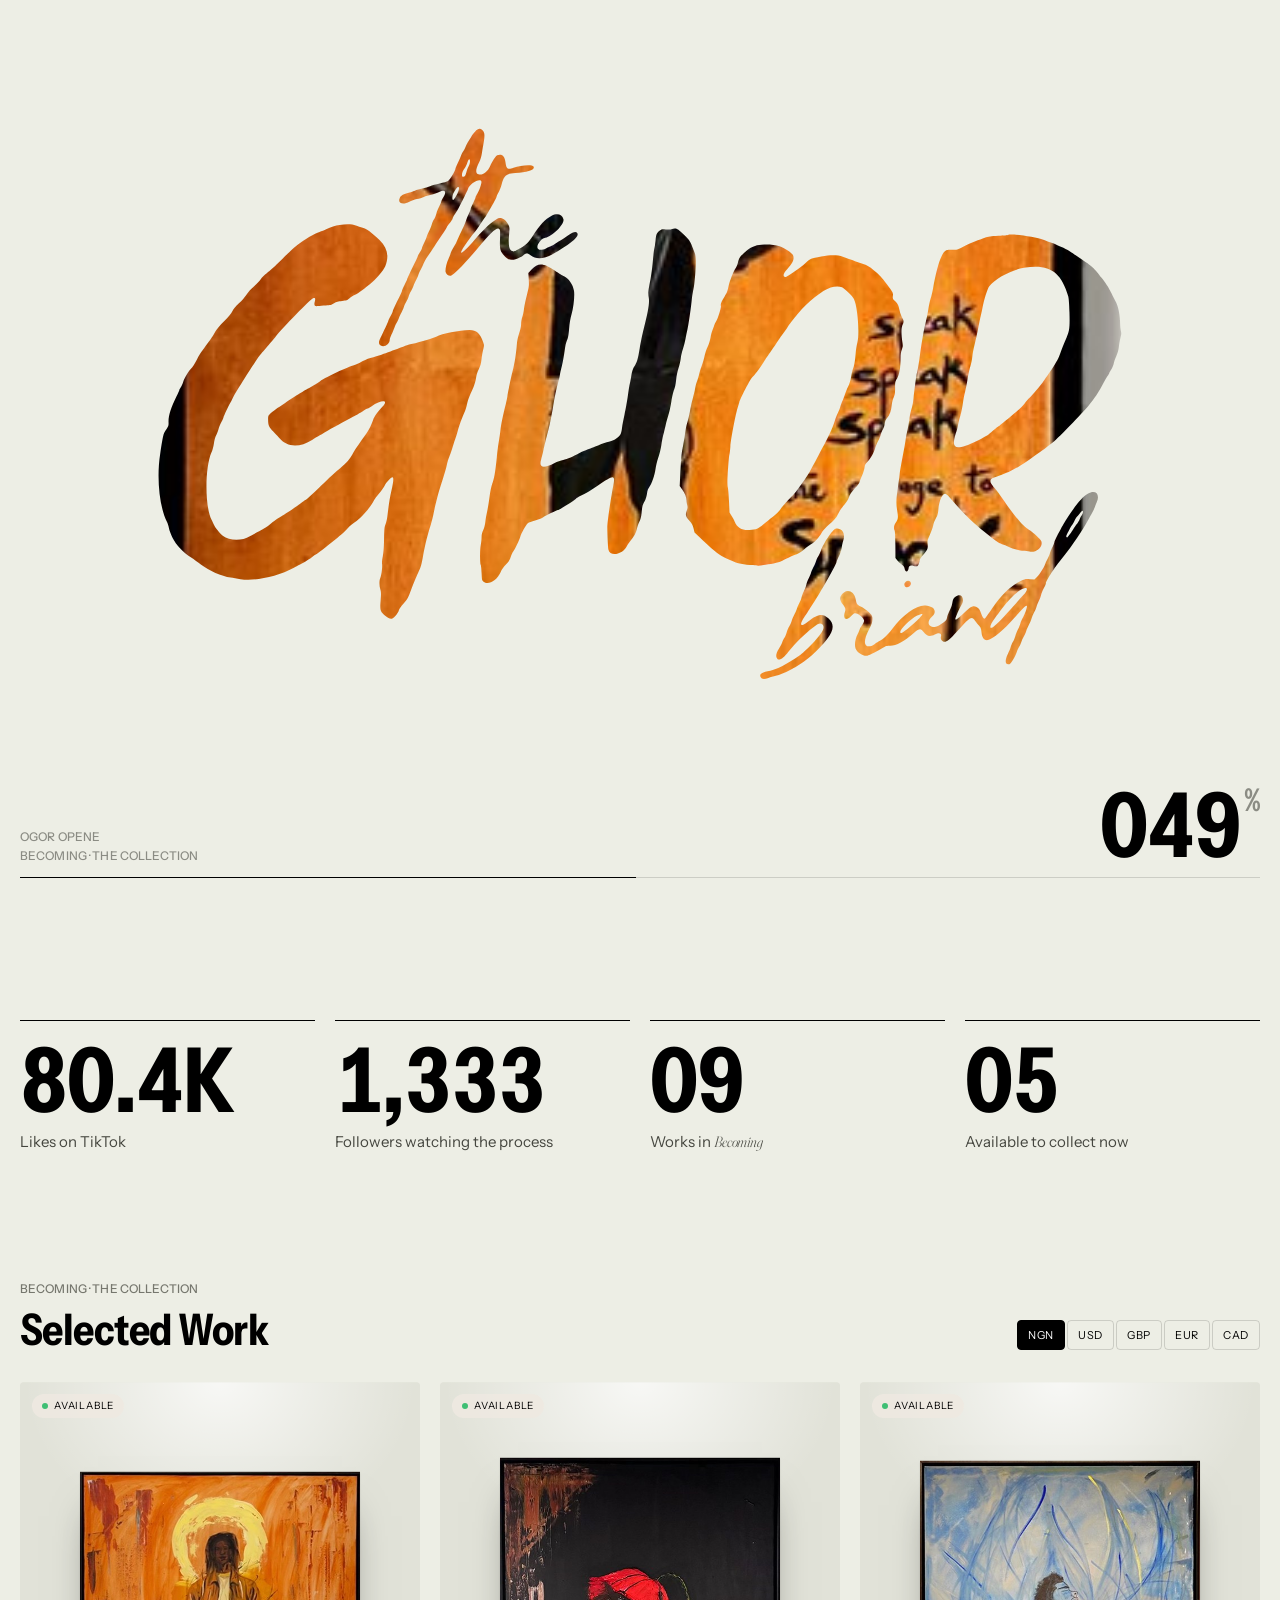
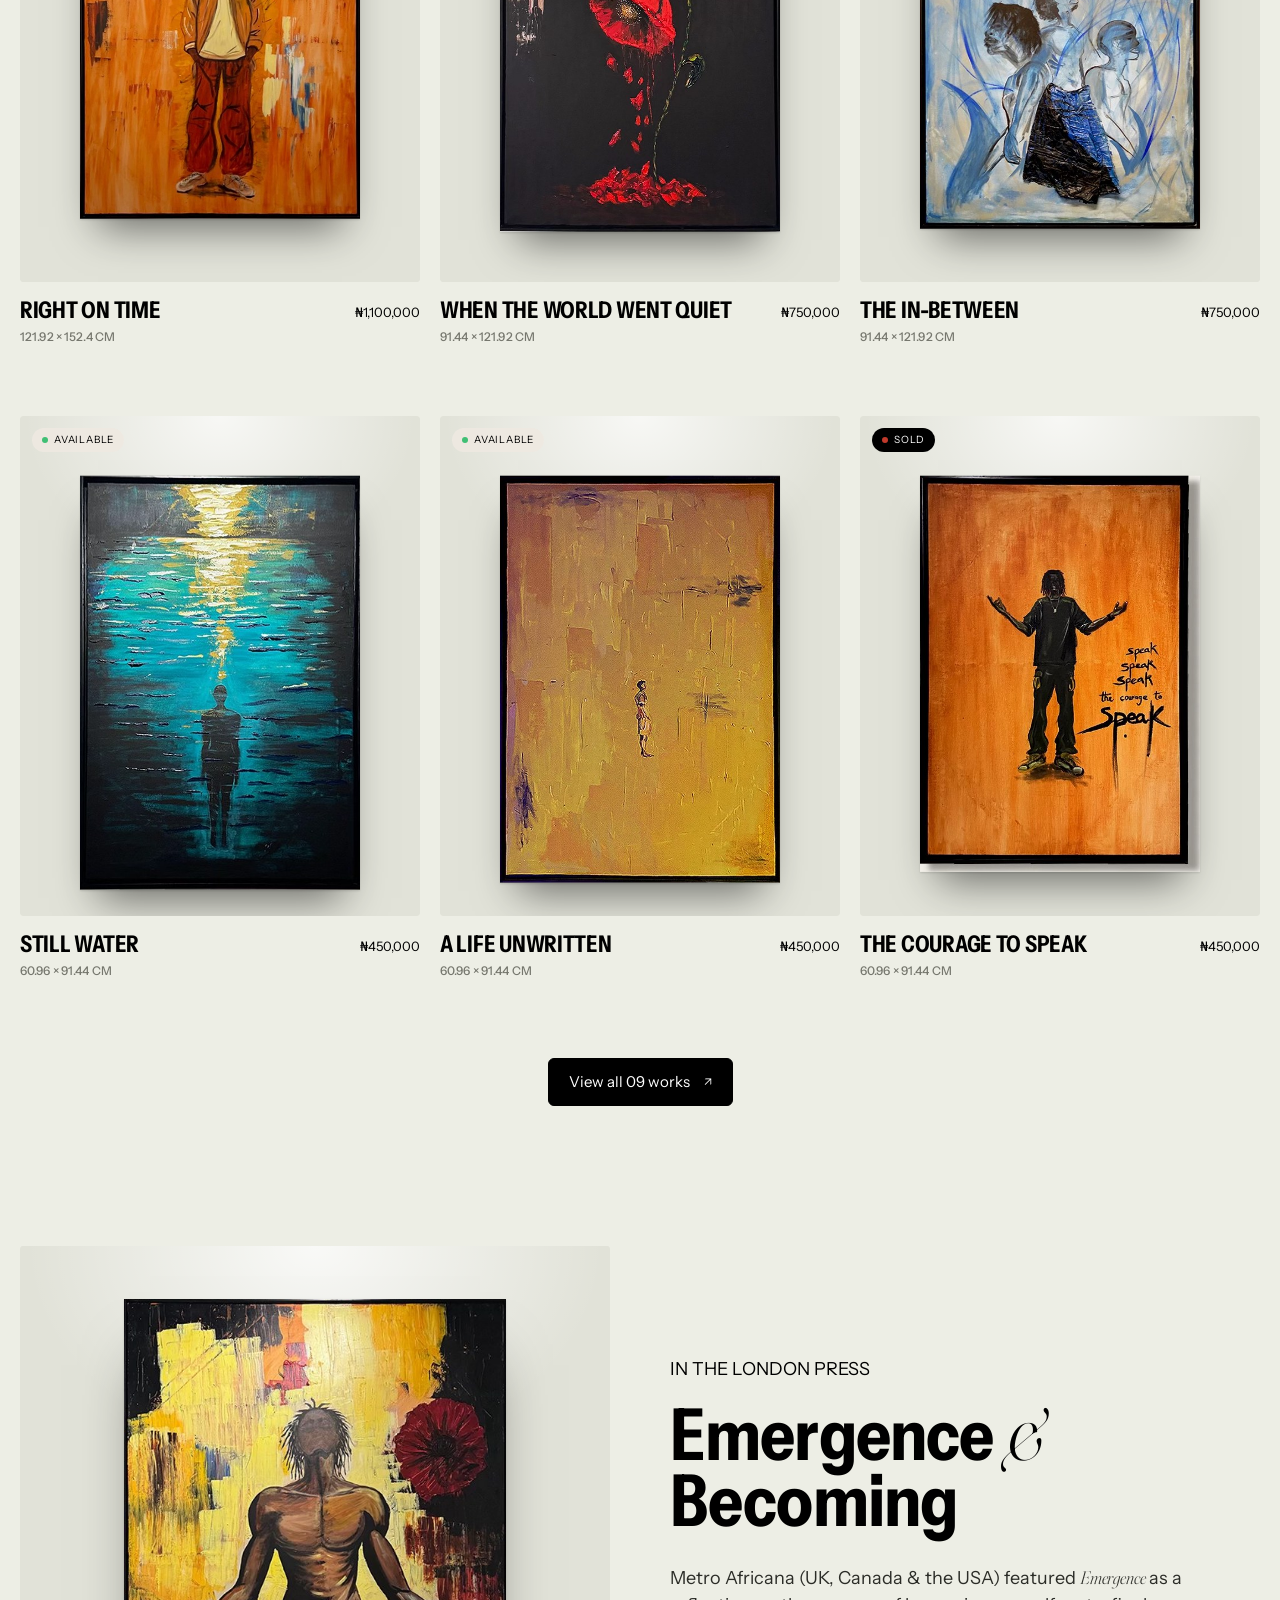
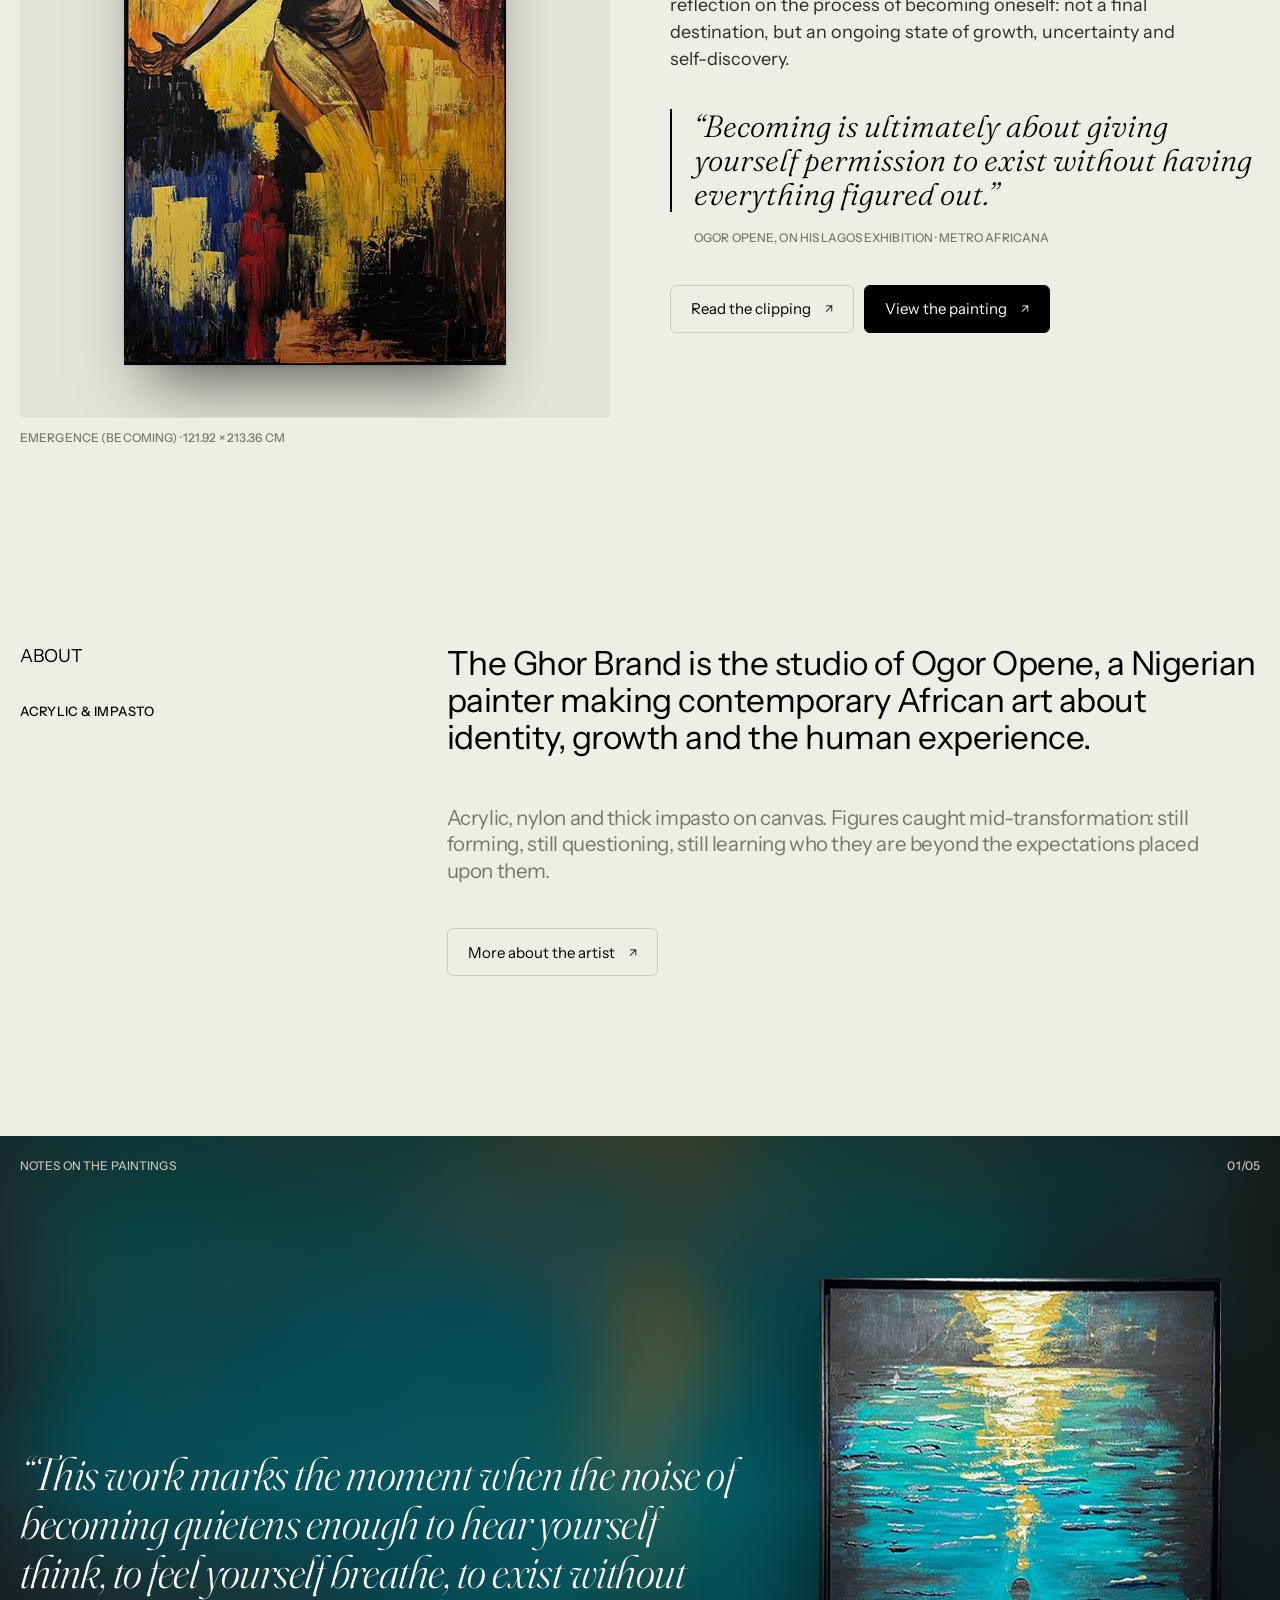
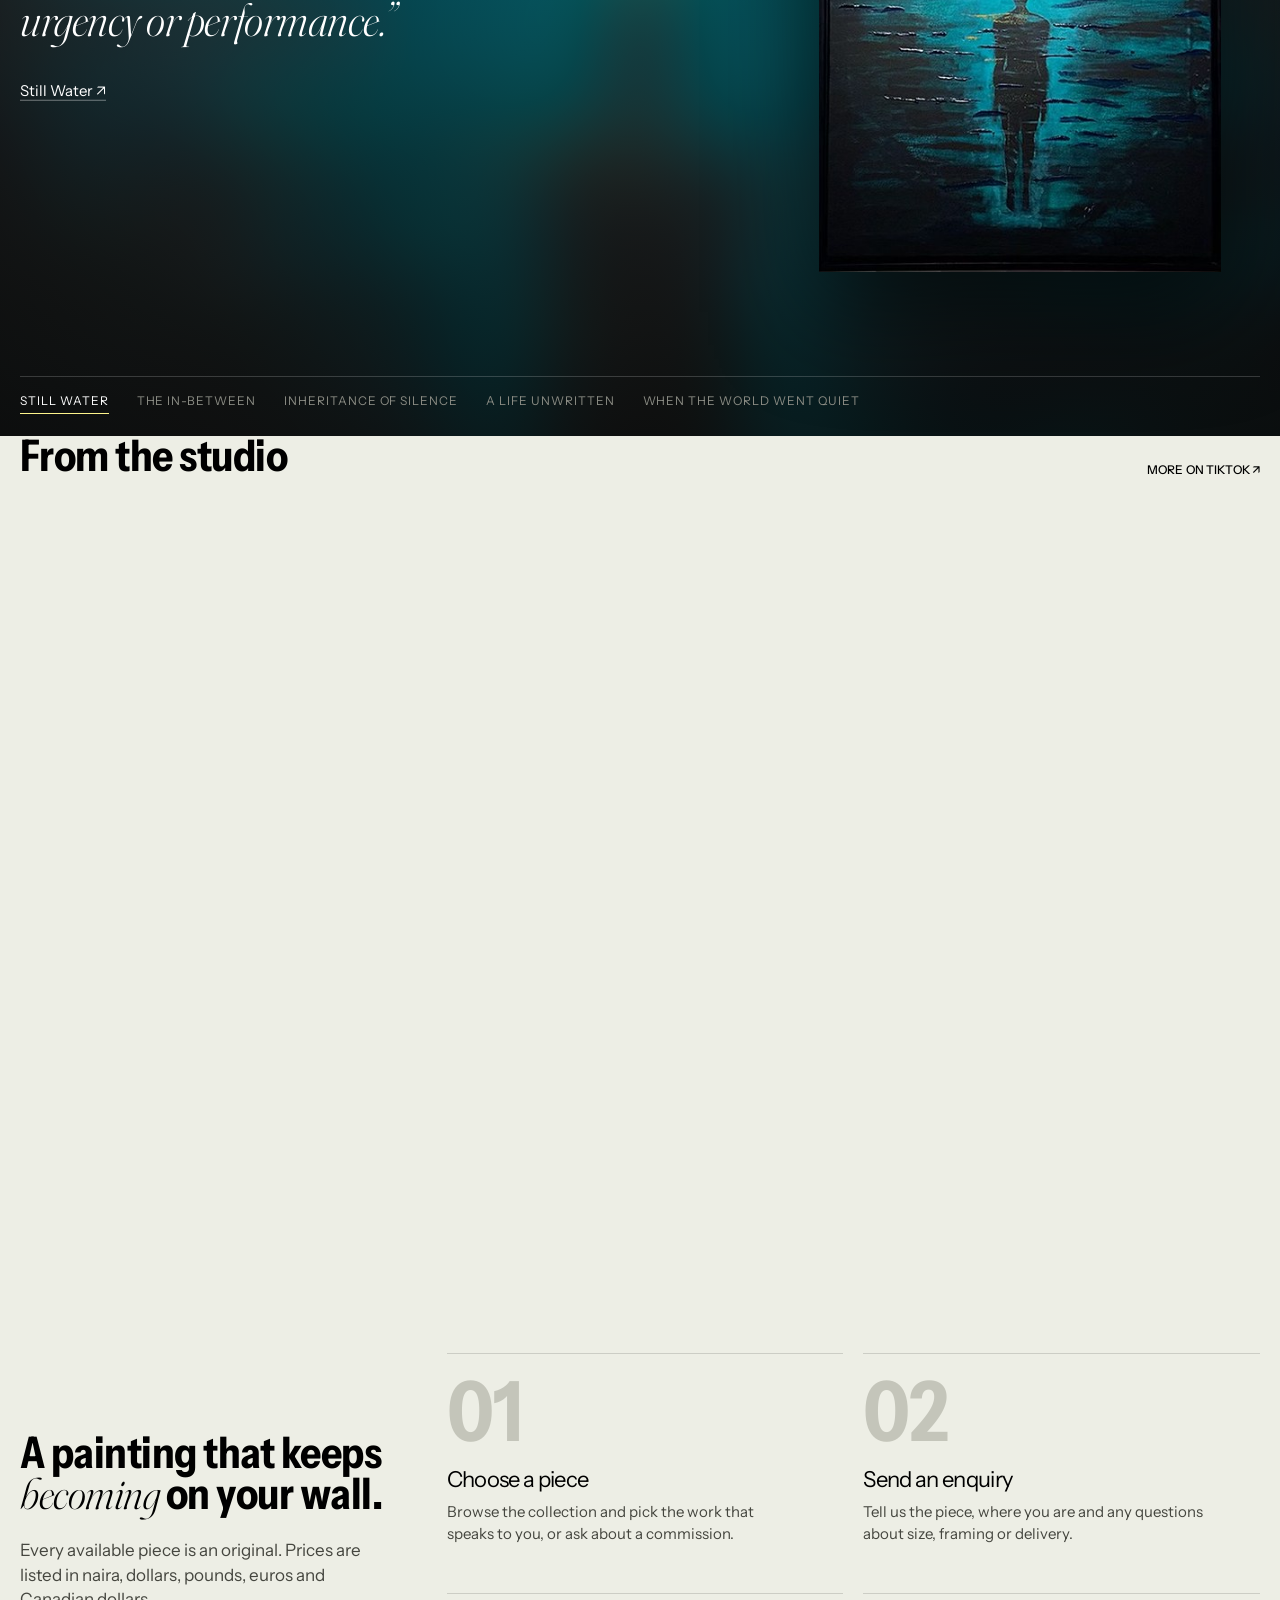
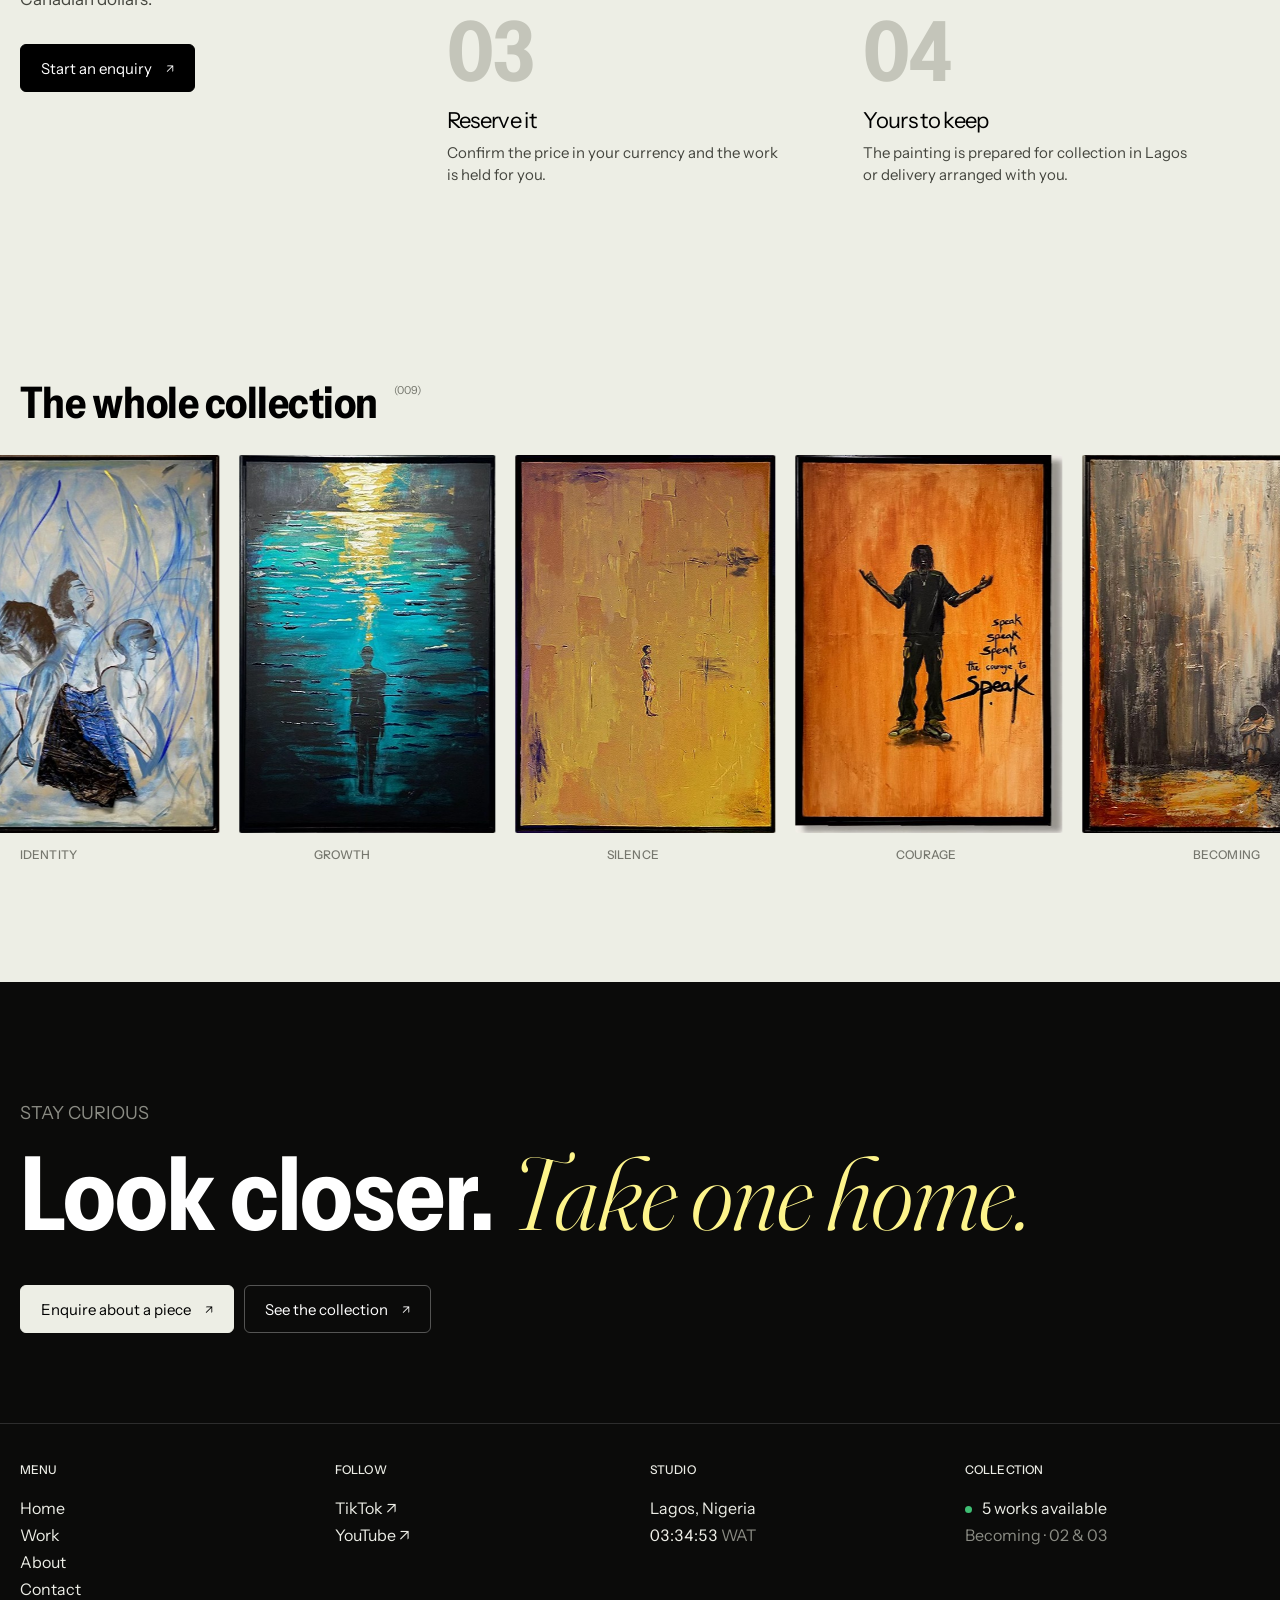
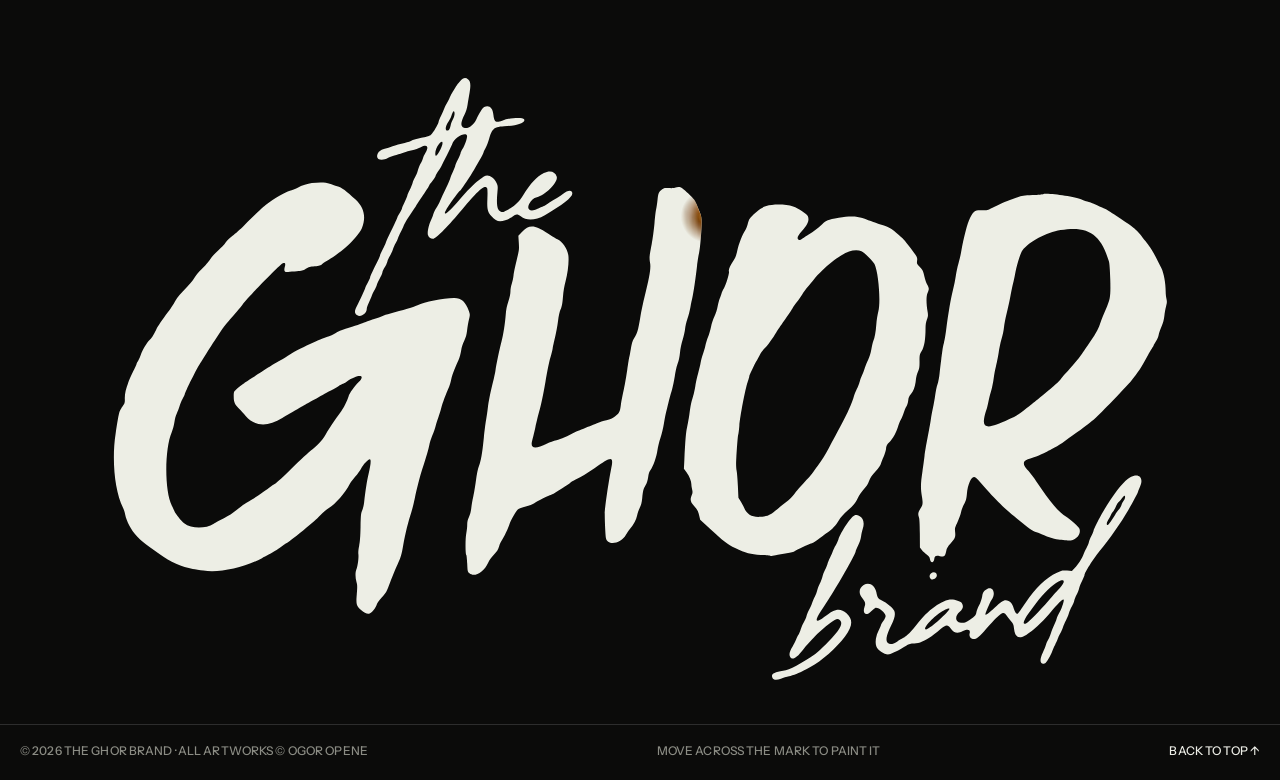
==== commit 9464083e: "Home strip media and phone layout; drop unused hero videos - Remove hero.mp4 / hero-mobile.mp4 and t" ====
--- a/index.html
+++ b/index.html
@@ -33,7 +33,7 @@
         </div>
       </div>
       <div class="stage-bar mono">
-        <span>© <span data-year></span> · Ogor Opene <b>|</b> Lagos <span data-clock>--:--:--</span> <b>|</b> <span id="stage-avail">05</span> originals available</span>
+        <span>© <span data-year></span> · Ogor Opene<span class="hide-sm"> <b>|</b> Lagos <span data-clock>--:--:--</span></span> <b>|</b> <span id="stage-avail">05</span> originals available</span>
         <span class="hide-sm"><a href="https://www.tiktok.com/@theghorbrand" target="_blank" rel="noopener">TikTok</a> <b>|</b> <a href="https://www.youtube.com/@theghorbrand" target="_blank" rel="noopener">YouTube</a></span>
       </div>
     </section>
--- a/styles.css
+++ b/styles.css
@@ -215,31 +215,35 @@
 
 /* ---------- Home: stage (strip of tiles + wordmark) ---------- */
 .stage { position: relative; height: 100vh; height: 100svh; min-height: 620px; display: flex; flex-direction: column; overflow: hidden; }
-.strip { position: relative; flex: 0 0 58%; overflow: hidden; cursor: grab; touch-action: pan-y; }
+.strip { position: relative; flex: 1 1 auto; min-height: 0; overflow: hidden; cursor: grab; touch-action: pan-y; }
 .strip.drag { cursor: grabbing; }
 .strip-track { display: flex; align-items: flex-start; height: 100%; width: max-content; will-change: transform; }
-.tile { position: relative; flex: none; width: clamp(200px, 20.85vw, 380px); height: 100%; display: block; }
-.tile-media { position: relative; height: var(--h, 80%); overflow: hidden; background: var(--wall); transform: translateY(-101%); transition: transform 1.1s var(--ease); transition-delay: calc(var(--i, 0) * 70ms); }
-.stage.in .tile-media { transform: none; }
-.tile-media img, .tile-media video { position: absolute; inset: 0; width: 100%; height: 100%; object-fit: cover; pointer-events: none; transition: scale 1s var(--ease); }
-.tile:hover .tile-media img, .tile:hover .tile-media video { scale: 1.04; }
-.tile-cap { position: absolute; left: 0; right: 12px; top: calc(var(--h, 80%) + 12px); display: flex; flex-direction: column; gap: 6px; opacity: 0; transform: translateY(6px); transition: opacity .45s var(--ease), transform .45s var(--ease); pointer-events: none; }
-.tile-cap b { font-family: var(--display); font-size: clamp(22px, 1.95vw, 30px); line-height: .85; text-transform: uppercase; }
+.tile { --tw: clamp(210px, 17.4vw, 330px); position: relative; flex: none; width: var(--tw); height: 100%; display: flex; flex-direction: column; }
+.tile-media {
+  position: relative; width: 100%; aspect-ratio: var(--ar, .75); max-height: calc(100% - 66px); overflow: hidden; background: var(--wall);
+  clip-path: inset(0 0 100% 0); transition: clip-path 1.1s var(--ease); transition-delay: calc(var(--i, 0) * 60ms);
+}
+.stage.in .tile-media { clip-path: inset(0 0 0 0); }
+.tile-media img, .tile-media video { position: absolute; inset: 0; width: 100%; height: 100%; object-fit: cover; pointer-events: none; transform: scale(1.12); transition: transform 1.4s var(--ease), scale 1s var(--ease); transition-delay: calc(var(--i, 0) * 60ms), 0s; }
+.stage.in .tile-media img, .stage.in .tile-media video { transform: none; }
+.tile:hover .tile-media img, .tile:hover .tile-media video { scale: 1.035; }
+.tile-cap { display: flex; flex-direction: column; gap: 5px; padding: 12px 12px 0 0; opacity: 0; transform: translateY(6px); transition: opacity .45s var(--ease), transform .45s var(--ease); pointer-events: none; }
+.tile-cap b { font-family: var(--display); font-size: clamp(20px, 1.7vw, 28px); line-height: .88; text-transform: uppercase; }
 .tile-cap span { font-size: 12px; text-transform: uppercase; }
 .tile:hover .tile-cap, .tile.act .tile-cap { opacity: 1; transform: none; }
-.stage-foot { flex: 1; display: grid; grid-template-columns: auto minmax(0, 1fr); align-items: end; gap: 20px 6vw; padding: 0 var(--pad) 14px; }
-.stage-word { position: relative; font-family: var(--display); font-size: clamp(120px, 21vw, 400px); line-height: .74; margin-bottom: -.02em; overflow: hidden; padding-top: .06em; }
-.sw-in { display: block; transform: translateY(105%); transition: transform 1.2s var(--ease) .35s; }
+.stage-foot { flex: none; display: grid; grid-template-columns: auto minmax(0, 1fr); align-items: end; gap: 20px 6vw; padding: 8px var(--pad) 14px; }
+.stage-word { position: relative; font-family: var(--display); font-size: clamp(120px, 20vw, 380px); line-height: .74; overflow: hidden; padding-top: .06em; white-space: nowrap; }
+.sw-in { display: inline-block; transform: translateY(105%); transition: transform 1.2s var(--ease) .35s; }
 .stage.in .sw-in { transform: none; }
 .dia { position: absolute; left: 47.5%; top: .14em; width: .055em; height: .055em; background: var(--accent); transform: rotate(45deg) scale(0); transition: transform .6s var(--expo) 1.2s; }
 .stage.in .dia { transform: rotate(45deg) scale(1); }
 .stage-copy { max-width: 400px; padding-bottom: .4vw; opacity: 0; transform: translateY(14px); transition: opacity 1s var(--ease) .7s, transform 1s var(--ease) .7s; }
 .stage.in .stage-copy { opacity: 1; transform: none; }
-.stage-k { font-size: 18px; text-transform: uppercase; margin-bottom: 26px; }
+.stage-k { font-size: 18px; text-transform: uppercase; margin-bottom: 22px; }
 .stage-d { font-size: 18px; line-height: 1.3; }
-.stage-btns { display: flex; gap: 8px; flex-wrap: wrap; margin-top: 26px; }
+.stage-btns { display: flex; gap: 8px; flex-wrap: wrap; margin-top: 24px; }
 .stage-btns .btn { height: 42px; padding: 0 16px; }
-.stage-bar { display: flex; justify-content: space-between; gap: 16px; padding: 0 calc(var(--pad) + 72px) 26px var(--pad); color: var(--ink); }
+.stage-bar { flex: none; display: flex; justify-content: space-between; gap: 16px; padding: 0 calc(var(--pad) + 72px) 26px var(--pad); color: var(--ink); white-space: nowrap; }
 .stage-bar b { font-weight: 400; margin: 0 8px; }
 .stage-bar a:hover { text-decoration: underline; }
 
@@ -550,17 +554,22 @@
   :root { --pad: 16px; --headH: 58px; }
   .nav-logo .logo { height: 36px; }
   .sticky-cta { font-size: 14px; }
-  .stage { min-height: 560px; }
-  .strip { flex-basis: 50%; }
-  .tile { width: 64vw; }
-  .tile-cap b { font-size: 24px; }
-  .stage-foot { grid-template-columns: 1fr; gap: 14px; padding-bottom: 12px; }
-  .stage-word { font-size: 31vw; }
-  .stage-copy { max-width: none; padding-right: 64px; }
-  .stage-k { font-size: 14px; margin-bottom: 10px; }
-  .stage-d { font-size: 15px; }
-  .stage-btns { display: none; }
-  .stage-bar { padding-right: calc(var(--pad) + 64px); padding-bottom: 22px; }
+  .stage { min-height: 600px; }
+  .strip { padding-top: 0; }
+  .tile { --tw: 54vw; }
+  .tile-media { max-height: calc(100% - 58px); }
+  .tile-cap { padding-top: 10px; }
+  .tile-cap b { font-size: 22px; }
+  .stage-foot { grid-template-columns: minmax(0, 1fr); gap: 16px; padding: 4px var(--pad) 14px; }
+  .stage-word { font-size: 30vw; line-height: .76; }
+  .dia { left: 46.5%; }
+  .stage-copy { max-width: none; }
+  .stage-k { font-size: 13px; margin-bottom: 8px; }
+  .stage-d { font-size: 15px; line-height: 1.32; max-width: 34em; }
+  .stage-btns { margin-top: 16px; }
+  .stage-btns .btn { height: 40px; padding: 0 16px; font-size: 14px; }
+  .stage-btns .btn-ghost { display: none; }
+  .stage-bar { font-size: 11px; padding: 0 calc(var(--pad) + 64px) calc(var(--pad) + 4px) var(--pad); }
   .stage-bar .hide-sm { display: none; }
   .stats { grid-template-columns: 1fr 1fr; gap: 36px 16px; padding-top: 90px; }
   .about, .process, .roles, .practice, .page-intro, .ab-lead-wrap { grid-template-columns: 1fr; gap: 28px; }
